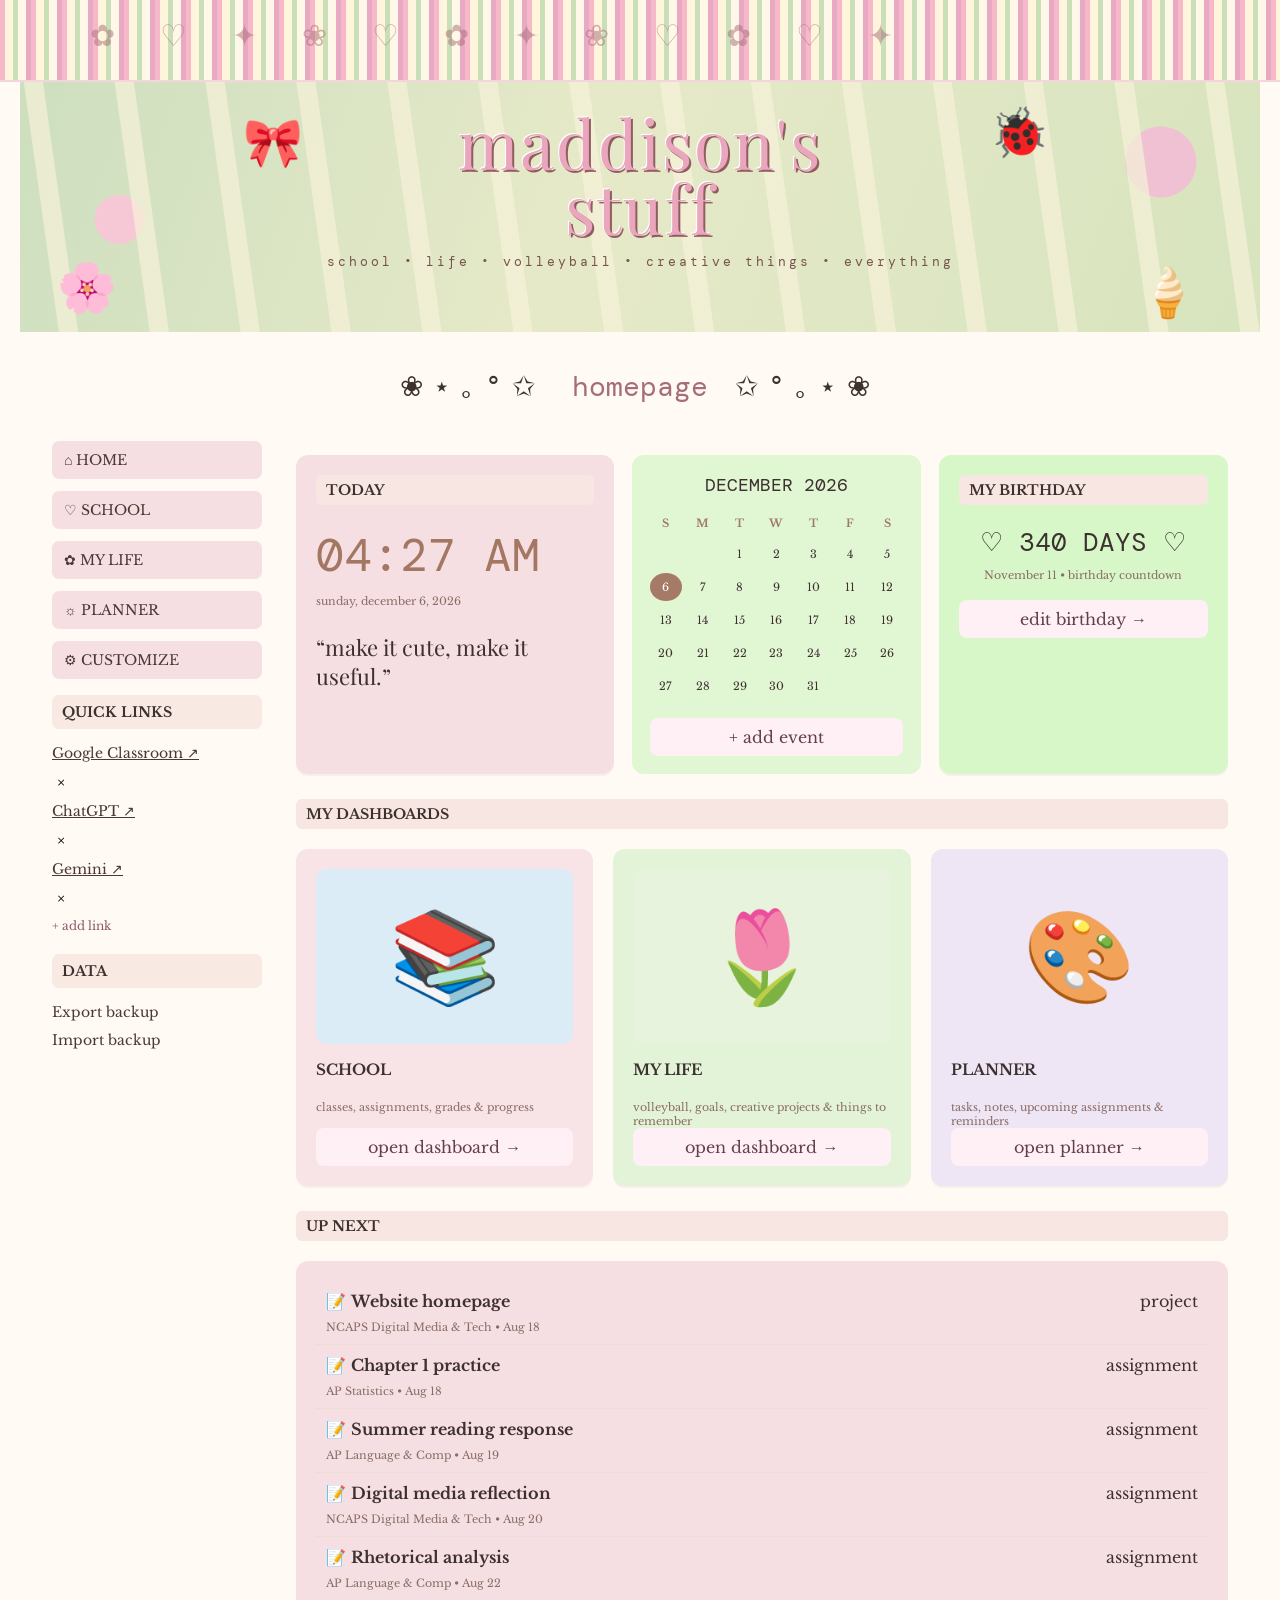
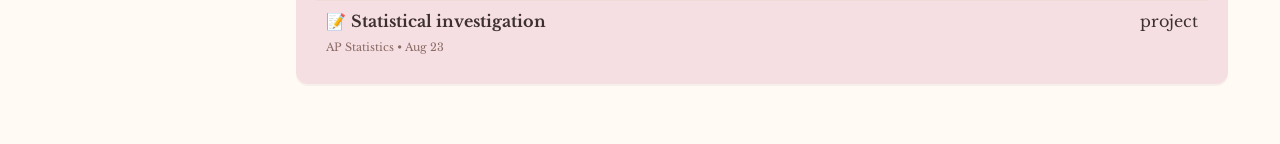
==== index.html @ 71f2aa08 "Add files via upload" ====
<!DOCTYPE html>
<html lang="en">
<head>
  <meta charset="UTF-8">
  <meta name="viewport" content="width=device-width, initial-scale=1.0">
  <meta name="theme-color" content="#f6dfe3">
  <title>maddison's stuff ♡</title>
  <link rel="preconnect" href="https://fonts.googleapis.com">
  <link rel="preconnect" href="https://fonts.gstatic.com" crossorigin>
  <link href="https://fonts.googleapis.com/css2?family=DM+Mono:wght@400;500&family=Libre+Baskerville:wght@400;700&family=Playfair+Display:wght@400;600;700&display=swap" rel="stylesheet">
  <link rel="stylesheet" href="style.css">
</head>
<body>
  <div class="top-strip"></div>
  <div class="shell">
    <header class="header">
      <div class="stickers s1">🌸</div><div class="stickers s2">🍦</div>
      <div class="stickers s3">🎀</div><div class="stickers s4">🐞</div>
      <div class="header-title" id="siteTitle">maddison's<br>stuff</div>
      <div class="header-sub" id="siteSubtitle">school • life • volleyball • creative things • everything</div>
    </header>

    <div class="page-title" id="pageTitle">❀⋆｡°✩ <span>homepage</span> ✩°｡⋆❀</div>

    <main>
      <section id="home" class="page">
        <div class="layout">
          <aside class="sidebar">
            <button class="side-btn" onclick="showPage('home')">⌂ HOME</button>
            <button class="side-btn" onclick="showPage('school')">♡ SCHOOL</button>
            <button class="side-btn" onclick="showPage('life')">✿ MY LIFE</button>
            <button class="side-btn" onclick="showPage('planner')">☼ PLANNER</button>
            <button class="side-btn" onclick="openSettings()">⚙ CUSTOMIZE</button>

            <div class="side-heading">QUICK LINKS</div>
            <div id="quickLinks"></div>
            <button class="tiny-add" onclick="openLinkModal()">+ add link</button>

            <div class="side-heading">DATA</div>
            <button class="side-link plain" onclick="exportData()">Export backup</button>
            <label class="side-link plain file-label">Import backup
              <input id="importFile" type="file" accept=".json" hidden>
            </label>
          </aside>

          <div class="content">
            <div class="quick-grid">
              <div class="card">
                <div class="section-label">TODAY</div>
                <div class="big-number" id="clock">12:00 AM</div>
                <div class="note" id="dateText"></div>
                <div class="quote today-quote" id="dailyQuote">“make it cute, make it useful.”</div>
              </div>

              <div class="home-calendar">
                <div class="month" id="calendarMonth">AUGUST 2026</div>
                <div class="cal" id="calendar"></div>
                <button class="btn full-btn" onclick="openEventModal()">+ add event</button>
              </div>

              <div class="card birthday-card">
                <div class="section-label">MY BIRTHDAY</div>
                <div class="birthday-count">♡ <span id="birthdayDays">0</span> DAYS ♡</div>
                <div class="note center" id="birthdayText"></div>
                <button class="btn full-btn" onclick="openSettings()">edit birthday →</button>
              </div>
            </div>

            <div class="section-label dashboard-label">MY DASHBOARDS</div>
            <div class="grid" id="dashboardCards"></div>

            <div class="section-label dashboard-label">UP NEXT</div>
            <div class="card" id="upNext"></div>
          </div>
        </div>
      </section>

      <section id="school" class="page hidden">
        <button class="btn back" onclick="showPage('home')">← back home</button>
        <div class="dashboard-top">
          <div class="overall">
            <div class="section-label">SCHOOL • OVERALL PROGRESS</div>
            <div class="overall-title">you've got this ♡</div>
            <div class="progress-large"><i id="overallBar"></i></div>
            <div class="progress-info"><span id="overallText"></span><b id="overallPct"></b></div>
          </div>
          <div class="stat-box">
            <div class="section-label">CLASSES</div>
            <div class="big" id="classCount">0</div>
            <div class="note">customize everything below</div>
          </div>
        </div>
        <div class="toolbar">
          <button class="btn" onclick="openClassModal()">+ new class</button>
          <button class="btn" onclick="openClassModal(currentClass)">edit selected class</button>
          <button class="btn danger-soft" onclick="deleteCurrentClass()">delete selected class</button>
        </div>
        <div class="grid" id="classGrid"></div>
      </section>

      <section id="classPage" class="page hidden">
        <button class="btn back" onclick="showPage('school')">← back to school</button>
        <div class="class-page-head">
          <div>
            <h2 id="classTitle"></h2>
            <div class="note" id="classDescription"></div>
          </div>
          <div class="class-progress">
            <div class="note">CLASS PROGRESS</div>
            <div class="progress-large small-progress"><i id="classBar"></i></div>
            <div class="class-percent" id="classPct"></div>
          </div>
        </div>
        <div class="toolbar">
          <button class="btn" onclick="openAssignmentModal()">+ add assignment</button>
          <button class="btn" onclick="openClassModal(currentClass)">✎ edit class</button>
        </div>
        <div class="assignment-filters">
          <button class="filter active" data-filter="all" onclick="setAssignmentFilter('all', this)">all</button>
          <button class="filter" data-filter="open" onclick="setAssignmentFilter('open', this)">not done</button>
          <button class="filter" data-filter="done" onclick="setAssignmentFilter('done', this)">done</button>
        </div>
        <div id="assignmentList"></div>
      </section>

      <section id="life" class="page hidden">
        <button class="btn back" onclick="showPage('home')">← back home</button>
        <div class="section-label">MY LIFE ✿</div>
        <div class="quick-grid">
          <div class="card volleyball-card">
            <div class="section-label">VOLLEYBALL</div>
            <div class="quote">practice • tournaments • recruiting • goals</div>
            <textarea class="life-text" data-life="volleyball"></textarea>
          </div>
          <div class="card creative-life-card">
            <div class="section-label">CREATIVE PROJECTS</div>
            <div class="quote">ideas → sketches → finished things</div>
            <textarea class="life-text" data-life="creative"></textarea>
          </div>
          <div class="card goals-card">
            <div class="section-label">GOALS</div>
            <div id="goalList"></div>
            <button class="tiny-add" onclick="openGoalModal()">+ add goal</button>
          </div>
        </div>
        <div class="section-label life-memory-label">THINGS I WANT TO REMEMBER</div>
        <div class="card memories">
          <textarea class="life-text" data-life="memories"></textarea>
        </div>
        <div class="section-label life-memory-label">EVENTS & REMINDERS</div>
        <div class="card" id="eventList"></div>
      </section>

      <section id="planner" class="page hidden">
        <button class="btn back" onclick="showPage('home')">← back home</button>
        <div class="section-label">PLANNER ☼</div>
        <div class="planner-grid">
          <div class="card">
            <div class="section-label">QUICK NOTE</div>
            <textarea id="quickNote" class="life-text" placeholder="brain dump..."></textarea>
            <button class="btn full-btn" onclick="saveQuickNote()">save note</button>
          </div>
          <div class="card">
            <div class="section-label">TODAY'S CHECKLIST</div>
            <div id="plannerTodos"></div>
            <button class="tiny-add" onclick="openTodoModal()">+ add task</button>
          </div>
        </div>
        <div class="section-label dashboard-label">ALL UPCOMING ASSIGNMENTS</div>
        <div class="card" id="plannerAssignments"></div>
      </section>
    </main>
  </div>

  <div id="modalBackdrop" class="modal-backdrop hidden" onclick="closeModal(event)">
    <div class="modal" onclick="event.stopPropagation()">
      <button class="modal-close" onclick="closeModal()">×</button>
      <div id="modalContent"></div>
    </div>
  </div>

  <script src="script.js"></script>
</body>
</html>
---- style.css ----
:root{
  --pink:#f6dfe3;--pink2:#f3c5d6;--hotpink:#e66da9;--green:#d7f7c8;
  --sage:#a8cda0;--blue:#dcecf7;--cream:#fffaf4;--brown:#735548;
  --ink:#3d3130;--lav:#eee5f5;--yellow:#f8efc9;--white:#fff;
  --accent:#d98bab;--shadow:rgba(80,50,50,.10)
}
*{box-sizing:border-box}
body{margin:0;background:var(--cream);font-family:"Libre Baskerville",serif;color:var(--ink)}
button,input,select,textarea{font:inherit}button{cursor:pointer}
.top-strip{height:82px;background:repeating-linear-gradient(90deg,#f7b9ca 0 5px,#fff4dc 5px 13px,#c9dfb7 13px 18px,#fff7e7 18px 26px,#e8a9c2 26px 31px);border-bottom:2px solid #f2d6dc;position:relative;overflow:hidden}
.top-strip:after{content:"✿  ♡  ✦  ❀  ♡  ✿  ✦  ❀  ♡  ✿  ♡  ✦";position:absolute;left:7%;top:17px;font-size:30px;color:#a66d78;letter-spacing:18px;opacity:.5}
.shell{max-width:1240px;margin:auto;padding:0 32px 60px}
.header{margin:0 -32px;padding:0 32px 24px;min-height:250px;position:relative;overflow:hidden;background:radial-gradient(circle at 8% 55%,#f6c8d5 0 24px,transparent 25px),radial-gradient(circle at 92% 32%,#efc1d2 0 35px,transparent 36px),linear-gradient(110deg,#cddfbf,#e6e9c8 45%,#d7e4be)}
.header:before{content:"";position:absolute;inset:0;opacity:.7;background:repeating-linear-gradient(82deg,transparent 0 38px,#f6f1d9 39px 57px,transparent 58px 90px)}
.header-title{position:relative;text-align:center;padding-top:28px;font-family:"Playfair Display",serif;font-size:68px;line-height:.95;color:#e9a6bc;text-shadow:2px 2px 0 #8f5d61,-1px -1px 0 #fff;letter-spacing:2px}
.header-sub{position:relative;text-align:center;margin-top:14px;font-family:"DM Mono",monospace;font-size:13px;letter-spacing:3px;color:#76534c}
.stickers{position:absolute;font-size:48px;z-index:2}.s1{left:3%;bottom:15px}.s2{right:5%;bottom:10px}.s3{left:18%;top:30px}.s4{right:17%;top:20px}
.page-title{text-align:center;font-family:"DM Mono",monospace;letter-spacing:10px;font-size:28px;margin:36px 0 28px}.page-title span{letter-spacing:0;color:#a66d78}
.layout{display:grid;grid-template-columns:210px 1fr;gap:34px}.sidebar{padding-top:8px}
.side-btn,.side-link{display:block;width:100%;border:0;text-align:left;background:var(--pink);padding:10px 12px;margin-bottom:12px;border-radius:7px;color:#4b3733;text-decoration:none;font-size:14px}
.side-btn:hover,.side-link:hover{background:#f1c5d7}.side-heading{font-weight:bold;font-size:14px;background:#f8e9e2;border-radius:7px;padding:8px 10px;margin:16px 0 10px}
.side-link{background:transparent;text-decoration:underline;padding:5px 0;margin:0}.side-link.plain{text-decoration:none;cursor:pointer}.tiny-add{border:0;background:transparent;color:#8d596b;font-size:12px;padding:5px 0}.file-label{cursor:pointer}
.card{border-radius:12px;padding:20px;background:var(--pink);box-shadow:0 2px 0 rgba(100,60,50,.05)}
.section-label{background:#f8e6e2;border-radius:6px;padding:6px 10px;font-weight:bold;font-size:14px;margin-bottom:20px}
.grid{display:grid;grid-template-columns:repeat(3,1fr);gap:20px}.class-card{min-height:280px;display:flex;flex-direction:column;transition:.18s transform,.18s box-shadow}.class-card:hover{transform:translateY(-4px);box-shadow:0 8px 18px var(--shadow)}
.class-art{height:175px;border-radius:11px;display:flex;align-items:center;justify-content:center;font-size:90px;background:var(--blue);margin-bottom:16px}.class-name{font-weight:bold;font-size:15px;margin-bottom:12px}
.mini-progress{height:9px;background:#fff;border-radius:99px;overflow:hidden}.mini-progress>i{display:block;height:100%;background:var(--accent);border-radius:99px;transition:.3s}
.meta{display:flex;justify-content:space-between;font-size:11px;margin-top:7px;color:#765f57}.btn{border:0;background:#fff0f5;border-radius:8px;padding:9px 12px;color:#633e4c}.btn:hover{background:#f7d4e2}.danger-soft{background:#f7d6d6}
.quick-grid{display:grid;grid-template-columns:1.1fr 1fr 1fr;gap:18px;margin-top:22px}.big-number{font-family:"DM Mono";font-size:46px;color:#a47762}.quote{font-family:"Playfair Display";font-size:22px;line-height:1.3}.today-quote{margin-top:25px}
.home-calendar{background:#e1f6d3;padding:18px;border-radius:12px}.month{font-family:"DM Mono";text-align:center;font-size:18px;margin-bottom:14px}.cal{display:grid;grid-template-columns:repeat(7,1fr);gap:5px;text-align:center;font-size:11px}.cal b{padding:5px;color:#9d796c}.cal span{padding:7px 2px}.today{background:#a57a66;color:white;border-radius:50%}
.birthday-card{background:var(--green)}.birthday-count{text-align:center;font-family:"DM Mono";font-size:26px;margin-top:20px}.center{text-align:center}.full-btn{margin-top:18px;width:100%}
.dashboard-label{margin-top:25px}.school-card{background:#f8e4e7;cursor:pointer}.life-card{background:#e2f3d8;cursor:pointer}.life-card .class-art{background:#e8f3de}.creative-card{background:#eee5f5;cursor:pointer}.creative-card .class-art{background:#eee5f5}.card-button{margin-top:auto}
.dashboard-top{display:grid;grid-template-columns:1fr 280px;gap:20px;margin-bottom:22px}.overall{background:var(--green);padding:24px;border-radius:12px}.overall-title{font-family:"Playfair Display";font-size:30px}.progress-large{height:18px;background:#fff;border-radius:99px;overflow:hidden;margin:15px 0 7px}.progress-large i{display:block;height:100%;width:0;background:#7fb86d;border-radius:99px;transition:.3s}.progress-info{display:flex;justify-content:space-between;font-size:12px}
.stat-box{background:var(--lav);padding:20px;border-radius:12px;text-align:center}.stat-box .big{font-size:42px;font-family:"DM Mono"}.toolbar{display:flex;gap:8px;flex-wrap:wrap;margin:15px 0}.school-tip{margin-top:20px}
.class-page-head{display:flex;justify-content:space-between;align-items:flex-start;gap:15px;background:var(--pink);padding:22px;border-radius:12px;margin-bottom:20px}.class-page-head h2{margin:0;font-family:"Playfair Display";font-size:30px}.class-progress{min-width:180px}.small-progress{height:13px}.class-percent{font-size:11px;text-align:right}
.assignment{display:grid;grid-template-columns:32px 1fr auto;gap:13px;align-items:center;background:#fff8f5;border:1px solid #f0deda;border-radius:10px;padding:14px;margin-bottom:10px}.assignment.done{opacity:.55}.assignment.done .assignment-title{text-decoration:line-through}.check{width:21px;height:21px}.assignment-title{font-weight:bold;font-size:14px}.due{font-size:11px;color:#947267;margin-top:5px}.tag{font-size:10px;padding:5px 8px;border-radius:99px;background:#dcecf7}.tag.up{background:#d7f7c8}.tag.late{background:#f4c4cf}
.assignment-actions{display:flex;gap:5px}.icon-btn{border:0;background:transparent;padding:5px;border-radius:6px}.icon-btn:hover{background:#f3dfe3}
.add-box{display:grid;grid-template-columns:1fr 140px 120px auto;gap:8px;background:#f8eee9;padding:13px;border-radius:10px;margin-bottom:15px}
input,select,textarea{border:1px solid #e6d1cc;border-radius:7px;padding:9px;background:#fff;font-family:inherit;color:var(--ink)}textarea{width:100%;min-height:130px;resize:vertical}.hidden{display:none!important}.back{margin-bottom:18px}.note{font-size:11px;color:#8a6c64;margin-top:9px}
.volleyball-card{background:var(--green)}.creative-life-card{background:var(--pink)}.goals-card{background:var(--lav)}.life-memory-label{margin-top:24px}.memories{background:#fff8ed;line-height:1.8}.life-text{margin-top:15px;min-height:130px;background:rgba(255,255,255,.72)}
.todo-row{display:flex;gap:9px;margin:9px 0;align-items:center}.todo-row input{accent-color:var(--accent)}.todo-row span{font-size:13px}.todo-done{text-decoration:line-through;opacity:.55}
.planner-grid{display:grid;grid-template-columns:1fr 1fr;gap:20px}.planner-item{display:flex;gap:10px;align-items:center;padding:10px 0;border-bottom:1px solid #efdcd6}.planner-item:last-child{border-bottom:0}.assignment-summary{display:grid;grid-template-columns:1fr auto;gap:10px;padding:10px;border-bottom:1px solid #efdcd6}.assignment-summary:last-child{border-bottom:0}
.assignment-filters{display:flex;gap:6px;margin-bottom:14px}.filter{border:0;border-radius:99px;background:#f3e6e2;padding:7px 12px;color:#76534c}.filter.active{background:#e7b4c6}
.empty{padding:22px;text-align:center;color:#8a6c64}.event-row{display:flex;justify-content:space-between;gap:10px;padding:10px 0;border-bottom:1px solid #efdcd6}.event-row:last-child{border-bottom:0}
.modal-backdrop{position:fixed;inset:0;background:rgba(61,49,48,.35);display:flex;align-items:center;justify-content:center;padding:20px;z-index:100}.modal{position:relative;width:min(620px,100%);max-height:90vh;overflow:auto;background:#fffaf4;border-radius:16px;padding:26px;box-shadow:0 20px 60px rgba(60,40,40,.2)}.modal-close{position:absolute;right:12px;top:10px;border:0;background:transparent;font-size:28px;color:#76534c}.modal h2{font-family:"Playfair Display";margin-top:0}.form-grid{display:grid;grid-template-columns:1fr 1fr;gap:12px}.form-field{display:flex;flex-direction:column;gap:5px}.form-field.full{grid-column:1/-1}.form-field label{font-size:11px;color:#76534c}.modal-actions{display:flex;justify-content:flex-end;gap:8px;margin-top:18px}.color-row{display:flex;gap:8px;flex-wrap:wrap}.swatch{width:36px;height:36px;border-radius:50%;border:2px solid transparent}.swatch.selected{border-color:#735548;box-shadow:0 0 0 2px #fff inset}.settings-section{padding:14px 0;border-bottom:1px solid #ead9d4}.settings-section:last-child{border-bottom:0}
@media(max-width:900px){.layout{grid-template-columns:1fr}.sidebar{order:2}.grid{grid-template-columns:1fr}.quick-grid,.dashboard-top,.planner-grid{grid-template-columns:1fr}.header-title{font-size:48px}.add-box,.form-grid{grid-template-columns:1fr}.shell{padding:0 18px}.header{margin:0 -18px;padding:0 18px}.assignment{grid-template-columns:30px 1fr}.assignment .tag{display:none}.class-page-head{flex-direction:column}.class-progress{width:100%}.page-title{letter-spacing:4px;font-size:21px}}
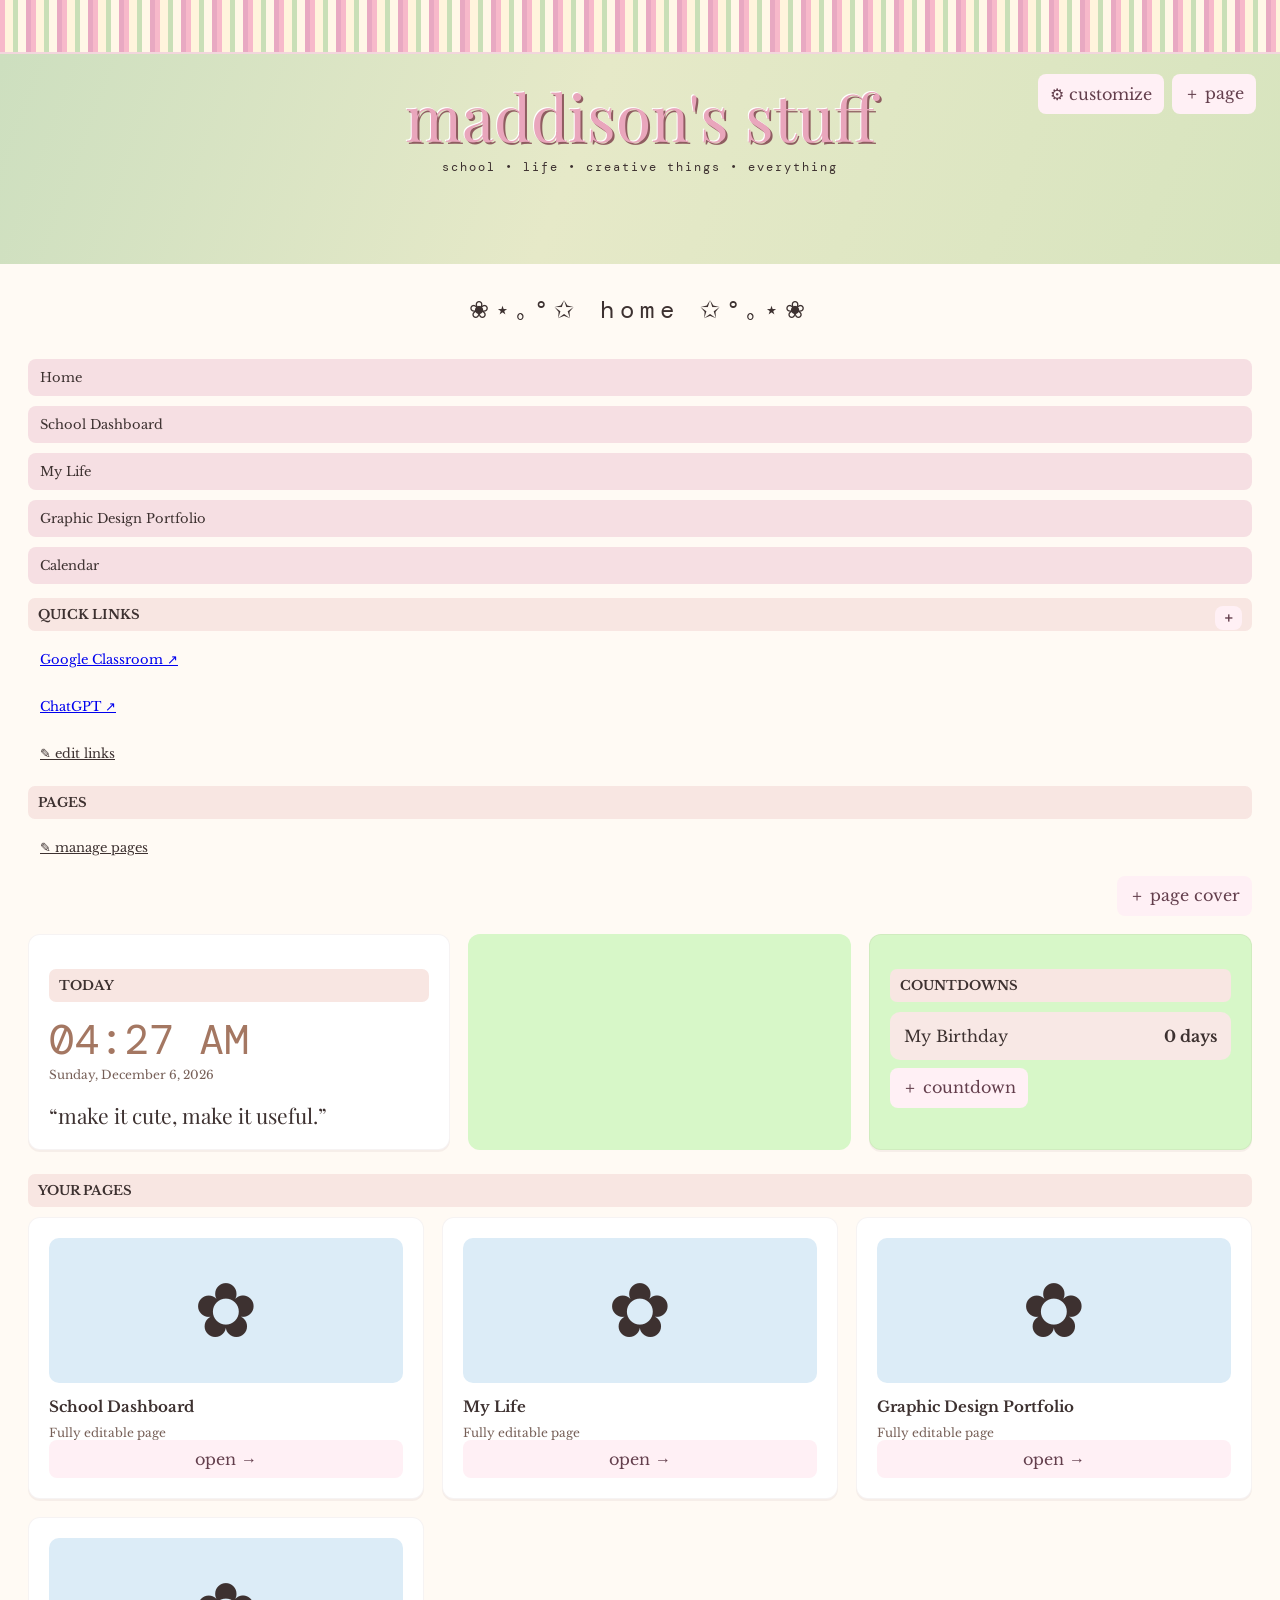
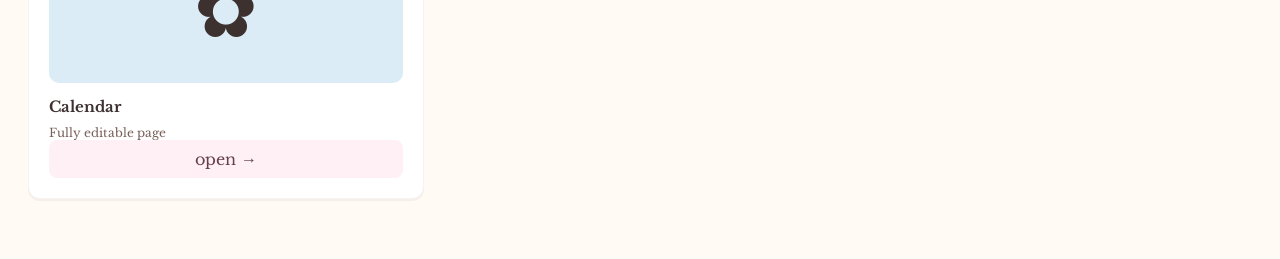
==== commit 9139b858: "Update index.html" ====
--- a/index.html
+++ b/index.html
@@ -1,184 +1,173 @@
 <!DOCTYPE html>
 <html lang="en">
 <head>
-  <meta charset="UTF-8">
-  <meta name="viewport" content="width=device-width, initial-scale=1.0">
-  <meta name="theme-color" content="#f6dfe3">
-  <title>maddison's stuff ♡</title>
-  <link rel="preconnect" href="https://fonts.googleapis.com">
-  <link rel="preconnect" href="https://fonts.gstatic.com" crossorigin>
-  <link href="https://fonts.googleapis.com/css2?family=DM+Mono:wght@400;500&family=Libre+Baskerville:wght@400;700&family=Playfair+Display:wght@400;600;700&display=swap" rel="stylesheet">
-  <link rel="stylesheet" href="style.css">
+<meta charset="UTF-8">
+<meta name="viewport" content="width=device-width,initial-scale=1.0">
+<title>Maddison's Stuff — Custom Dashboard</title>
+<style>
+@import url('https://fonts.googleapis.com/css2?family=DM+Mono:wght@400;500&family=Libre+Baskerville:wght@400;700&family=Playfair+Display:wght@400;600;700&display=swap');
+:root{--bg:#fffaf4;--ink:#3d3130;--primary:#f6dfe3;--secondary:#d7f7c8;--accent:#e66da9;--card:#fff;--muted:#765f57;--radius:12px;--base:16px}
+*{box-sizing:border-box}body{margin:0;background:var(--bg);font-family:'Libre Baskerville',serif;color:var(--ink);font-size:var(--base)}
+button,input,select,textarea{font:inherit;color:inherit}button{cursor:pointer}
+.top-strip{height:54px;background:repeating-linear-gradient(90deg,#f7b9ca 0 5px,#fff4dc 5px 13px,#c9dfb7 13px 18px,#fff7e7 18px 26px,#e8a9c2 26px 31px);border-bottom:2px solid #f2d6dc}
+.shell{max-width:1400px;margin:auto;padding:0 28px 60px}.header{margin:0 -28px;padding:20px 28px 28px;min-height:210px;position:relative;overflow:hidden;background:linear-gradient(110deg,#cddfbf,#e6e9c8 45%,#d7e4be)}
+.header-title{position:relative;text-align:center;padding-top:12px;font-family:'Playfair Display';font-size:64px;line-height:.95;color:#e9a6bc;text-shadow:2px 2px 0 #8f5d61,-1px -1px 0 #fff}.header-sub{text-align:center;margin-top:12px;font-family:'DM Mono';font-size:12px;letter-spacing:2px}
+.header-actions{position:absolute;right:24px;top:20px;display:flex;gap:8px;flex-wrap:wrap}.page-title{text-align:center;font-family:'DM Mono';letter-spacing:6px;font-size:24px;margin:30px 0}
+.layout{display:grid;grid-template-columns:220px 1fr;gap:26px}.sidebar{padding-top:4px}.side-btn,.side-link{display:block;width:100%;border:0;text-align:left;background:var(--primary);padding:10px 12px;margin-bottom:10px;border-radius:8px;text-decoration:none;font-size:13px}.side-link{background:transparent;text-decoration:underline}.side-heading,.section-label{font-weight:bold;font-size:13px;background:#f8e6e2;border-radius:7px;padding:8px 10px;margin:14px 0 10px}
+.card{border-radius:var(--radius);padding:20px;background:var(--card);box-shadow:0 2px 0 rgba(100,60,50,.06);border:1px solid rgba(100,60,50,.06)}.grid{display:grid;grid-template-columns:repeat(3,1fr);gap:18px}.quick-grid{display:grid;grid-template-columns:1.1fr 1fr 1fr;gap:18px}.big-number{font-family:'DM Mono';font-size:42px;color:#a47762}.quote{font-family:'Playfair Display';font-size:21px;line-height:1.3}.btn{border:0;background:#fff0f5;border-radius:8px;padding:9px 12px;color:#633e4c}.btn:hover{background:#f7d4e2}.primary{background:var(--accent);color:white}.danger{background:#f6c7c7}.muted{color:var(--muted);font-size:12px}.class-card{min-height:250px;display:flex;flex-direction:column}.class-art{height:145px;border-radius:10px;display:flex;align-items:center;justify-content:center;font-size:76px;background:#dcecf7;margin-bottom:14px}.class-name{font-weight:bold;font-size:15px;margin-bottom:9px}.mini-progress,.progress-large{height:9px;background:#fff;border-radius:99px;overflow:hidden}.mini-progress i,.progress-large i{display:block;height:100%;background:var(--accent);border-radius:99px}.meta{display:flex;justify-content:space-between;font-size:11px;margin-top:6px}.home-calendar{background:var(--secondary);padding:18px;border-radius:var(--radius)}.month{text-align:center;font-family:'DM Mono';margin-bottom:12px}.cal{display:grid;grid-template-columns:repeat(7,1fr);gap:4px;text-align:center;font-size:11px}.cal span,.cal b{padding:7px 2px}.today{background:#a57a66;color:#fff;border-radius:50%}
+.dashboard-top{display:grid;grid-template-columns:1fr;gap:18px}.overall{background:var(--secondary);padding:22px;border-radius:var(--radius)}.stat-box{background:#eee5f5;padding:18px;border-radius:var(--radius);text-align:center}
+.toolbar{display:flex;gap:8px;flex-wrap:wrap;margin:15px 0}.assignment{display:grid;grid-template-columns:28px 1fr auto auto;gap:10px;align-items:center;background:#fff8f5;border:1px solid #f0deda;border-radius:10px;padding:12px;margin-bottom:9px}.assignment.done{opacity:.55}.assignment.done .assignment-title{text-decoration:line-through}.assignment-title{font-weight:bold;font-size:13px}.tag{font-size:10px;padding:5px 8px;border-radius:99px;background:#dcecf7}.tag.high{background:#f4c4cf}.tag.medium{background:#f8efc9}.tag.low{background:#d7f7c8}
+.add-box{display:grid;grid-template-columns:1.4fr 1fr 150px 140px auto;gap:7px;background:#f8eee9;padding:12px;border-radius:10px;margin-bottom:14px}input,select,textarea{border:1px solid #e6d1cc;border-radius:7px;padding:9px;background:#fff;width:100%}textarea{min-height:110px;resize:vertical}.hidden{display:none!important}.class-page-head{display:flex;justify-content:space-between;gap:15px;background:var(--primary);padding:20px;border-radius:var(--radius);margin-bottom:16px}.event{padding:10px;border-radius:9px;background:#fff;border:1px solid #eadbd6;margin-bottom:8px}.event.school{border-left:5px solid #8dbbde}.event.life{border-left:5px solid #e68bb0}.event.other{border-left:5px solid #9ac38f}.countdown{padding:14px;border-radius:10px;background:#f8e8e5;margin-bottom:8px;display:flex;justify-content:space-between;gap:10px}.portfolio-grid{display:grid;grid-template-columns:repeat(3,1fr);gap:14px}.portfolio-item{min-height:160px;background:#eee5f5;border-radius:10px;padding:14px}.cover{height:130px;border-radius:10px;background-size:cover;background-position:center;display:flex;align-items:flex-end;padding:14px;color:#fff;text-shadow:0 1px 4px #000;background-color:#c9b9d8}.editor{position:fixed;inset:0;background:rgba(40,30,30,.45);display:none;z-index:50}.editor.open{display:block}.panel{position:absolute;right:0;top:0;height:100%;width:min(430px,95vw);background:#fffaf8;padding:20px;overflow:auto;box-shadow:-10px 0 30px rgba(0,0,0,.15)}.panel h2{margin-top:0}.setting{margin:12px 0}.setting label{display:block;font-size:12px;margin-bottom:5px}.swatches{display:flex;gap:8px}.swatches input{height:40px;padding:2px}.toast{position:fixed;bottom:18px;right:18px;background:#3d3130;color:#fff;padding:10px 14px;border-radius:8px;display:none;z-index:80}
+@media(max-width:950px){.layout{grid-template-columns:1fr}.grid,.portfolio-grid{grid-template-columns:1fr}.quick-grid{grid-template-columns:1fr}.header-title{font-size:46px}.header-actions{position:static;justify-content:center;margin-top:15px}.add-box{grid-template-columns:1fr 1fr}.shell{padding:0 16px 50px}.header{margin:0 -16px;padding:20px 16px 24px}.assignment{grid-template-columns:28px 1fr}.assignment .tag{display:none}}
+</style>
 </head>
 <body>
-  <div class="top-strip"></div>
-  <div class="shell">
-    <header class="header">
-      <div class="stickers s1">🌸</div><div class="stickers s2">🍦</div>
-      <div class="stickers s3">🎀</div><div class="stickers s4">🐞</div>
-      <div class="header-title" id="siteTitle">maddison's<br>stuff</div>
-      <div class="header-sub" id="siteSubtitle">school • life • volleyball • creative things • everything</div>
-    </header>
+<div class="top-strip"></div>
+<div class="shell">
+<header class="header">
+  <div class="header-actions"><button class="btn" onclick="openEditor()">⚙ customize</button><button class="btn" onclick="addPage()">＋ page</button></div>
+  <div class="header-title" id="siteTitle">maddison's<br>stuff</div>
+  <div class="header-sub" id="siteSubtitle">school • life • creative things • everything</div>
+</header>
+<div class="page-title" id="title">❀⋆｡°✩ homepage ✩°｡⋆❀</div>
 
-    <div class="page-title" id="pageTitle">❀⋆｡°✩ <span>homepage</span> ✩°｡⋆❀</div>
+<div id="app"></div>
+</div>
 
-    <main>
-      <section id="home" class="page">
-        <div class="layout">
-          <aside class="sidebar">
-            <button class="side-btn" onclick="showPage('home')">⌂ HOME</button>
-            <button class="side-btn" onclick="showPage('school')">♡ SCHOOL</button>
-            <button class="side-btn" onclick="showPage('life')">✿ MY LIFE</button>
-            <button class="side-btn" onclick="showPage('planner')">☼ PLANNER</button>
-            <button class="side-btn" onclick="openSettings()">⚙ CUSTOMIZE</button>
+<div id="editor" class="editor" onclick="if(event.target.id==='editor')closeEditor()">
+<div class="panel">
+<h2>✿ customize everything</h2>
+<p class="muted">Changes save automatically in this browser. This is designed to work as a single GitHub Pages HTML file.</p>
+<div class="setting"><label>Site title</label><input id="setTitle" oninput="settings.siteTitle=this.value;applySettings()"></div>
+<div class="setting"><label>Subtitle</label><input id="setSubtitle" oninput="settings.subtitle=this.value;applySettings()"></div>
+<div class="setting"><label>Font</label><select id="setFont" onchange="settings.font=this.value;applySettings()"><option value="'Libre Baskerville',serif">Libre Baskerville</option><option value="Arial,sans-serif">Arial</option><option value="Georgia,serif">Georgia</option><option value="'DM Mono',monospace">DM Mono</option><option value="'Playfair Display',serif">Playfair Display</option></select></div>
+<div class="setting"><label>Base text size</label><input id="setSize" type="range" min="12" max="24" oninput="settings.size=this.value;applySettings()"></div>
+<div class="setting"><label>Background</label><input id="setBg" type="color" oninput="settings.bg=this.value;applySettings()"></div>
+<div class="setting"><label>Primary color</label><input id="setPrimary" type="color" oninput="settings.primary=this.value;applySettings()"></div>
+<div class="setting"><label>Accent color</label><input id="setAccent" type="color" oninput="settings.accent=this.value;applySettings()"></div>
+<div class="setting"><label>Card color</label><input id="setCard" type="color" oninput="settings.card=this.value;applySettings()"></div>
+<div class="setting"><label>Corner roundness</label><input id="setRadius" type="range" min="0" max="30" oninput="settings.radius=this.value+'px';applySettings()"></div>
+<hr>
+<h3>Backup</h3>
+<button class="btn" onclick="exportData()">⬇ export backup</button>
+<button class="btn" onclick="document.getElementById('importFile').click()">⬆ import backup</button>
+<input id="importFile" class="hidden" type="file" accept=".json" onchange="importData(event)">
+<hr>
+<button class="btn danger" onclick="resetAll()">reset this dashboard</button>
+<button class="btn" onclick="closeEditor()">done</button>
+</div></div>
+<div id="toast" class="toast"></div>
 
-            <div class="side-heading">QUICK LINKS</div>
-            <div id="quickLinks"></div>
-            <button class="tiny-add" onclick="openLinkModal()">+ add link</button>
+<script>
+const defaultState={
+settings:{siteTitle:"maddison's stuff",subtitle:"school • life • creative things • everything",font:"'Libre Baskerville',serif",size:16,bg:"#fffaf4",primary:"#f6dfe3",accent:"#e66da9",card:"#ffffff",radius:"12px"},
+pages:[
+{id:"home",name:"Home",type:"home",cover:"",blocks:[]},
+{id:"school",name:"School Dashboard",type:"school",cover:"",blocks:[]},
+{id:"life",name:"My Life",type:"life",cover:"",blocks:[]},
+{id:"portfolio",name:"Graphic Design Portfolio",type:"portfolio",cover:"",blocks:[]},
+{id:"calendar",name:"Calendar",type:"calendar",cover:"",blocks:[]}
+],
+classes:[
+{id:crypto.randomUUID(),name:"NCAPS Digital Media & Tech",art:"💻",color:"#dcecf7",desc:"digital media, technology & creative projects",website:"",notes:"",exam:"",assignments:[
+{title:"Website homepage",due:"Aug 18",priority:"High",status:"In progress"},
+{title:"Digital media reflection",due:"Aug 20",priority:"Medium",status:"Not started"},
+{title:"Tech vocabulary",due:"Aug 21",priority:"Low",status:"Complete"},
+{title:"Design project",due:"Aug 25",priority:"High",status:"Not started"}]},
+{id:crypto.randomUUID(),name:"AP Language & Comp",art:"📖",color:"#f8e8e5",desc:"reading, writing, rhetoric & analysis",website:"",notes:"",exam:"",assignments:[
+{title:"Summer reading response",due:"Aug 19",priority:"Medium",status:"Not started"},
+{title:"Rhetorical analysis",due:"Aug 22",priority:"High",status:"Not started"},
+{title:"Vocabulary quiz",due:"Aug 26",priority:"Medium",status:"Not started"},
+{title:"Argument essay",due:"Aug 28",priority:"High",status:"Complete"}]},
+{id:crypto.randomUUID(),name:"AP Statistics",art:"📄",color:"#e6eff7",desc:"probability, statistics & analysis",website:"",notes:"",exam:"",assignments:[
+{title:"Chapter 1 practice",due:"Aug 18",priority:"Medium",status:"Not started"},
+{title:"Statistical investigation",due:"Aug 23",priority:"High",status:"Not started"},
+{title:"Chapter 1 quiz",due:"Aug 27",priority:"Medium",status:"Not started"},
+{title:"Data analysis worksheet",due:"Aug 29",priority:"Low",status:"Not started"}]}],
+events:[],
+countdowns:[{name:"My Birthday",date:"2026-11-11"}],
+quickLinks:[
+{name:"Google Classroom",url:"https://classroom.google.com"},
+{name:"ChatGPT",url:"https://chatgpt.com"}
+],
+portfolio:[
+{name:"Portfolio Piece 1",description:"Add a project description and image.",image:""},
+{name:"Portfolio Piece 2",description:"Add another college portfolio project.",image:""},
+{name:"Portfolio Piece 3",description:"Showcase your favorite design work.",image:""}]
+};
+let state=JSON.parse(localStorage.getItem("maddisonNotionDashboard")||"null")||defaultState;
+let currentPage="home",currentClass=null;
 
-            <div class="side-heading">DATA</div>
-            <button class="side-link plain" onclick="exportData()">Export backup</button>
-            <label class="side-link plain file-label">Import backup
-              <input id="importFile" type="file" accept=".json" hidden>
-            </label>
-          </aside>
-
-          <div class="content">
-            <div class="quick-grid">
-              <div class="card">
-                <div class="section-label">TODAY</div>
-                <div class="big-number" id="clock">12:00 AM</div>
-                <div class="note" id="dateText"></div>
-                <div class="quote today-quote" id="dailyQuote">“make it cute, make it useful.”</div>
-              </div>
-
-              <div class="home-calendar">
-                <div class="month" id="calendarMonth">AUGUST 2026</div>
-                <div class="cal" id="calendar"></div>
-                <button class="btn full-btn" onclick="openEventModal()">+ add event</button>
-              </div>
-
-              <div class="card birthday-card">
-                <div class="section-label">MY BIRTHDAY</div>
-                <div class="birthday-count">♡ <span id="birthdayDays">0</span> DAYS ♡</div>
-                <div class="note center" id="birthdayText"></div>
-                <button class="btn full-btn" onclick="openSettings()">edit birthday →</button>
-              </div>
-            </div>
-
-            <div class="section-label dashboard-label">MY DASHBOARDS</div>
-            <div class="grid" id="dashboardCards"></div>
-
-            <div class="section-label dashboard-label">UP NEXT</div>
-            <div class="card" id="upNext"></div>
-          </div>
-        </div>
-      </section>
-
-      <section id="school" class="page hidden">
-        <button class="btn back" onclick="showPage('home')">← back home</button>
-        <div class="dashboard-top">
-          <div class="overall">
-            <div class="section-label">SCHOOL • OVERALL PROGRESS</div>
-            <div class="overall-title">you've got this ♡</div>
-            <div class="progress-large"><i id="overallBar"></i></div>
-            <div class="progress-info"><span id="overallText"></span><b id="overallPct"></b></div>
-          </div>
-          <div class="stat-box">
-            <div class="section-label">CLASSES</div>
-            <div class="big" id="classCount">0</div>
-            <div class="note">customize everything below</div>
-          </div>
-        </div>
-        <div class="toolbar">
-          <button class="btn" onclick="openClassModal()">+ new class</button>
-          <button class="btn" onclick="openClassModal(currentClass)">edit selected class</button>
-          <button class="btn danger-soft" onclick="deleteCurrentClass()">delete selected class</button>
-        </div>
-        <div class="grid" id="classGrid"></div>
-      </section>
-
-      <section id="classPage" class="page hidden">
-        <button class="btn back" onclick="showPage('school')">← back to school</button>
-        <div class="class-page-head">
-          <div>
-            <h2 id="classTitle"></h2>
-            <div class="note" id="classDescription"></div>
-          </div>
-          <div class="class-progress">
-            <div class="note">CLASS PROGRESS</div>
-            <div class="progress-large small-progress"><i id="classBar"></i></div>
-            <div class="class-percent" id="classPct"></div>
-          </div>
-        </div>
-        <div class="toolbar">
-          <button class="btn" onclick="openAssignmentModal()">+ add assignment</button>
-          <button class="btn" onclick="openClassModal(currentClass)">✎ edit class</button>
-        </div>
-        <div class="assignment-filters">
-          <button class="filter active" data-filter="all" onclick="setAssignmentFilter('all', this)">all</button>
-          <button class="filter" data-filter="open" onclick="setAssignmentFilter('open', this)">not done</button>
-          <button class="filter" data-filter="done" onclick="setAssignmentFilter('done', this)">done</button>
-        </div>
-        <div id="assignmentList"></div>
-      </section>
-
-      <section id="life" class="page hidden">
-        <button class="btn back" onclick="showPage('home')">← back home</button>
-        <div class="section-label">MY LIFE ✿</div>
-        <div class="quick-grid">
-          <div class="card volleyball-card">
-            <div class="section-label">VOLLEYBALL</div>
-            <div class="quote">practice • tournaments • recruiting • goals</div>
-            <textarea class="life-text" data-life="volleyball"></textarea>
-          </div>
-          <div class="card creative-life-card">
-            <div class="section-label">CREATIVE PROJECTS</div>
-            <div class="quote">ideas → sketches → finished things</div>
-            <textarea class="life-text" data-life="creative"></textarea>
-          </div>
-          <div class="card goals-card">
-            <div class="section-label">GOALS</div>
-            <div id="goalList"></div>
-            <button class="tiny-add" onclick="openGoalModal()">+ add goal</button>
-          </div>
-        </div>
-        <div class="section-label life-memory-label">THINGS I WANT TO REMEMBER</div>
-        <div class="card memories">
-          <textarea class="life-text" data-life="memories"></textarea>
-        </div>
-        <div class="section-label life-memory-label">EVENTS & REMINDERS</div>
-        <div class="card" id="eventList"></div>
-      </section>
-
-      <section id="planner" class="page hidden">
-        <button class="btn back" onclick="showPage('home')">← back home</button>
-        <div class="section-label">PLANNER ☼</div>
-        <div class="planner-grid">
-          <div class="card">
-            <div class="section-label">QUICK NOTE</div>
-            <textarea id="quickNote" class="life-text" placeholder="brain dump..."></textarea>
-            <button class="btn full-btn" onclick="saveQuickNote()">save note</button>
-          </div>
-          <div class="card">
-            <div class="section-label">TODAY'S CHECKLIST</div>
-            <div id="plannerTodos"></div>
-            <button class="tiny-add" onclick="openTodoModal()">+ add task</button>
-          </div>
-        </div>
-        <div class="section-label dashboard-label">ALL UPCOMING ASSIGNMENTS</div>
-        <div class="card" id="plannerAssignments"></div>
-      </section>
-    </main>
-  </div>
-
-  <div id="modalBackdrop" class="modal-backdrop hidden" onclick="closeModal(event)">
-    <div class="modal" onclick="event.stopPropagation()">
-      <button class="modal-close" onclick="closeModal()">×</button>
-      <div id="modalContent"></div>
-    </div>
-  </div>
-
-  <script src="script.js"></script>
+function save(){localStorage.setItem("maddisonNotionDashboard",JSON.stringify(state))}
+function esc(s=""){return String(s).replace(/[&<>"']/g,m=>({"&":"&amp;","<":"&lt;",">":"&gt;",'"':"&quot;","'":"&#039;"}[m]))}
+function applySettings(){
+ const s=state.settings; document.documentElement.style.setProperty("--bg",s.bg);document.documentElement.style.setProperty("--primary",s.primary);document.documentElement.style.setProperty("--accent",s.accent);document.documentElement.style.setProperty("--card",s.card);document.documentElement.style.setProperty("--radius",s.radius);document.documentElement.style.setProperty("--base",s.size+"px");
+ document.body.style.fontFamily=s.font;document.getElementById("siteTitle").innerHTML=esc(s.siteTitle).replace("\\n","<br>");document.getElementById("siteSubtitle").textContent=s.subtitle;save();
+}
+function initSettings(){
+ const s=state.settings;set("setTitle",s.siteTitle);set("setSubtitle",s.subtitle);set("setFont",s.font);set("setSize",s.size);set("setBg",s.bg);set("setPrimary",s.primary);set("setAccent",s.accent);set("setCard",s.card);set("setRadius",parseInt(s.radius));
+}
+function set(id,v){document.getElementById(id).value=v}
+function openEditor(){initSettings();document.getElementById("editor").classList.add("open")}
+function closeEditor(){document.getElementById("editor").classList.remove("open")}
+function toast(t){const x=document.getElementById("toast");x.textContent=t;x.style.display="block";setTimeout(()=>x.style.display="none",1800)}
+function pageNav(){return state.pages.map(p=>`<button class="side-btn" onclick="showPage('${p.id}')">${esc(p.name)}</button>`).join("")}
+function renderSidebar(){
+ return `<aside class="sidebar">${pageNav()}<div class="side-heading">QUICK LINKS <button class="btn" style="float:right;padding:3px 7px" onclick="addQuickLink()">＋</button></div>${state.quickLinks.map((l,i)=>`<a class="side-link" href="${esc(l.url)}" target="_blank">${esc(l.name)} ↗</a>`).join("")}<button class="side-link" onclick="editQuickLinks()">✎ edit links</button><div class="side-heading">PAGES</div><button class="side-link" onclick="managePages()">✎ manage pages</button></aside>`
+}
+function render(){
+ const p=state.pages.find(x=>x.id===currentPage)||state.pages[0];currentPage=p.id;
+ document.getElementById("title").innerHTML=`❀⋆｡°✩ <span>${esc(p.name.toLowerCase())}</span> ✩°｡⋆❀`;
+ document.getElementById("app").innerHTML=renderSidebar()+`<main>${renderPage(p)}</main>`;
+ if(p.type==="school")renderSchool();
+ if(p.type==="calendar")renderCalendar();
+}
+function renderPage(p){
+ let cover=p.cover?`<div class="cover" style="background-image:url('${esc(p.cover)}')"><button class="btn" onclick="editCover('${p.id}')">✎ cover</button></div>`:`<div style="display:flex;justify-content:flex-end"><button class="btn" onclick="editCover('${p.id}')">＋ page cover</button></div>`;
+ if(p.type==="home")return `<div>${cover}<div class="quick-grid" style="margin-top:18px"><div class="card"><div class="section-label">TODAY</div><div class="big-number" id="clock"></div><div class="muted" id="date"></div><div class="quote" style="margin-top:20px">“make it cute, make it useful.”</div></div><div class="home-calendar"><div class="month" id="miniMonth"></div><div class="cal" id="miniCal"></div></div><div class="card" style="background:var(--secondary)"><div class="section-label">COUNTDOWNS</div>${state.countdowns.map(c=>`<div class="countdown"><span>${esc(c.name)}</span><b>${daysUntil(c.date)} days</b></div>`).join("")}<button class="btn" onclick="addCountdown()">＋ countdown</button></div></div><div class="section-label" style="margin-top:24px">YOUR PAGES</div><div class="grid">${state.pages.filter(x=>x.id!=="home").map(p=>`<div class="class-card card"><div class="class-art">✿</div><div class="class-name">${esc(p.name)}</div><div class="muted">Fully editable page</div><button class="btn" style="margin-top:auto" onclick="showPage('${p.id}')">open →</button></div>`).join("")}</div></div>`;
+ if(p.type==="school")return `<div>${cover}<div class="dashboard-top"><div class="overall"><div class="section-label">SCHOOL DASHBOARD</div><div style="font-family:'Playfair Display';font-size:30px">you've got this ♡</div><div class="progress-large"><i id="overallBar"></i></div><div id="overallText"></div></div></div><div class="toolbar"><button class="btn primary" onclick="addClass()">＋ class</button><button class="btn" onclick="showPage('portfolio')">🎨 portfolio</button></div><div class="section-label">CLASSES</div><div class="grid" id="classGrid"></div></div>`;
+ if(p.type==="life")return `<div>${cover}<div class="quick-grid"><div class="card" style="background:var(--secondary)"><div class="section-label">LIFE</div><div class="quote">Your space for goals, plans, memories, hobbies, and anything else.</div><button class="btn" onclick="addLifeNote()">＋ add note</button></div><div class="card"><div class="section-label">COUNTDOWNS</div>${state.countdowns.map((c,i)=>`<div class="countdown"><span>${esc(c.name)}</span><b>${daysUntil(c.date)}d</b><button class="btn danger" onclick="deleteCountdown(${i})">×</button></div>`).join("")}<button class="btn" onclick="addCountdown()">＋ add</button></div><div class="card"><div class="section-label">QUICK EVENTS</div><button class="btn" onclick="addEvent()">＋ event</button><div style="margin-top:10px">${state.events.filter(e=>e.category==="life").slice(0,5).map(eventHTML).join("")}</div></div></div></div>`;
+ if(p.type==="portfolio")return `<div>${cover}<div class="toolbar"><button class="btn primary" onclick="addPortfolio()">＋ portfolio piece</button><button class="btn" onclick="editPageText('${p.id}')">✎ edit page text</button></div><div class="portfolio-grid">${state.portfolio.map((x,i)=>`<div class="portfolio-item">${x.image?`<div class="cover" style="height:100px;background-image:url('${esc(x.image)}')"></div>`:"🎨"}<b>${esc(x.name)}</b><p class="muted">${esc(x.description)}</p><button class="btn" onclick="editPortfolio(${i})">edit</button><button class="btn danger" onclick="deletePortfolio(${i})">delete</button></div>`).join("")}</div></div>`;
+ if(p.type==="calendar")return `<div>${cover}<div class="toolbar"><button class="btn primary" onclick="addEvent()">＋ event</button><button class="btn" onclick="addCountdown()">＋ countdown</button></div><div class="section-label">ALL EVENTS</div><div id="eventList"></div></div>`;
+ return `<div>${cover}<div class="card"><h2>${esc(p.name)}</h2><textarea id="pageText" placeholder="Write anything here..."></textarea><button class="btn" onclick="savePageText('${p.id}')">save</button></div></div>`;
+}
+function renderSchool(){
+ const all=state.classes.flatMap(c=>c.assignments),done=all.filter(a=>a.status==="Complete").length,p=all.length?Math.round(done/all.length*100):0;
+ document.getElementById("overallBar").style.width=p+"%";document.getElementById("overallText").textContent=`${done} of ${all.length} assignments complete • ${p}%`;
+ document.getElementById("classGrid").innerHTML=state.classes.map((c,i)=>{let d=c.assignments.filter(a=>a.status==="Complete").length,cp=c.assignments.length?Math.round(d/c.assignments.length*100):0;return `<div class="class-card card"><div class="class-art" style="background:${esc(c.color)}">${esc(c.art)}</div><div class="class-name">${esc(c.name)}</div><div class="muted">${esc(c.desc)}</div><div class="mini-progress" style="margin-top:10px"><i style="width:${cp}%"></i></div><div class="meta"><span>${d}/${c.assignments.length} complete</span><b>${cp}%</b></div><button class="btn" style="margin-top:auto" onclick="openClass(${i})">open class →</button><button class="btn" onclick="editClass(${i})">edit class</button></div>`}).join("");
+}
+function openClass(i){currentClass=i;const c=state.classes[i];const p=state.pages.find(x=>x.type==="school");document.getElementById("app").innerHTML=renderSidebar()+`<main><button class="btn back" onclick="showPage('school')">← school</button><div class="class-page-head"><div><h2>${esc(c.name)}</h2><div class="muted">${esc(c.desc)}</div>${c.website?`<a href="${esc(c.website)}" target="_blank">class website ↗</a>`:""}</div><button class="btn" onclick="editClass(${i})">✎ edit</button></div><div class="card" style="margin-bottom:15px"><b>EXAM DATE</b><p>${esc(c.exam||"Not added")}</p><b>CLASS NOTES</b><p style="white-space:pre-wrap">${esc(c.notes||"No notes yet.")}</p></div><div class="add-box"><input id="atitle" placeholder="assignment name"><input id="adue" placeholder="due date"><select id="apri"><option>High</option><option selected>Medium</option><option>Low</option></select><select id="astatus"><option>Not started</option><option>In progress</option><option>Complete</option></select><button class="btn primary" onclick="addAssignment()">＋ add</button></div><div id="assignments"></div></main>`;renderAssignments()}
+function renderAssignments(){const c=state.classes[currentClass];document.getElementById("assignments").innerHTML=c.assignments.map((a,i)=>`<div class="assignment ${a.status==="Complete"?"done":""}"><input type="checkbox" ${a.status==="Complete"?"checked":""} onchange="toggleAssignment(${i})"><div><div class="assignment-title">${esc(a.title)}</div><div class="muted">due ${esc(a.due||"—")} • ${esc(a.status)}</div></div><span class="tag ${a.priority.toLowerCase()}">${esc(a.priority)}</span><button class="btn danger" onclick="deleteAssignment(${i})">delete</button></div>`).join("")||`<div class="card">No assignments yet.</div>`}
+function addAssignment(){let c=state.classes[currentClass],title=document.getElementById("atitle").value.trim();if(!title)return;c.assignments.push({title,due:document.getElementById("adue").value,priority:document.getElementById("apri").value,status:document.getElementById("astatus").value});save();openClass(currentClass)}
+function toggleAssignment(i){let a=state.classes[currentClass].assignments[i];a.status=a.status==="Complete"?"Not started":"Complete";save();openClass(currentClass)}
+function deleteAssignment(i){state.classes[currentClass].assignments.splice(i,1);save();openClass(currentClass)}
+function editClass(i){let c=state.classes[i],name=prompt("Class name:",c.name);if(name===null)return;c.name=name;c.desc=prompt("Class description:",c.desc)||"";c.website=prompt("Class website URL:",c.website)||"";c.exam=prompt("Exam date:",c.exam)||"";c.notes=prompt("Class notes:",c.notes)||"";c.art=prompt("Cover emoji/icon:",c.art)||"📚";save();render()}
+function addClass(){state.classes.push({id:crypto.randomUUID(),name:"New Class",art:"📚",color:"#eee5f5",desc:"Add your class description",website:"",notes:"",exam:"",assignments:[]});save();render()}
+function eventHTML(e,i){return `<div class="event ${esc(e.category)}"><b>${esc(e.title)}</b><div class="muted">${esc(e.date)} • ${esc(e.time||"")} • ${esc(e.category)}</div><button class="btn" onclick="editEvent(${i})">edit</button><button class="btn danger" onclick="deleteEvent(${i})">delete</button></div>`}
+function renderCalendar(){document.getElementById("eventList").innerHTML=state.events.map(eventHTML).join("")||`<div class="card">No events yet. Add school, life, or other events.</div>`}
+function addEvent(){let title=prompt("Event name:");if(!title)return;let date=prompt("Date (e.g. Aug 20):","");let category=prompt("Category: school / life / other","school");let time=prompt("Time (optional):","");state.events.push({title,date,time,category:["school","life","other"].includes(category)?category:"other"});save();render()}
+function editEvent(i){let e=state.events[i];e.title=prompt("Event name:",e.title)||e.title;e.date=prompt("Date:",e.date)||e.date;e.time=prompt("Time:",e.time)||e.time;e.category=prompt("Category:",e.category)||e.category;save();render()}
+function deleteEvent(i){state.events.splice(i,1);save();render()}
+function addCountdown(){let name=prompt("Countdown name:");if(!name)return;let date=prompt("Date (YYYY-MM-DD):");if(!date)return;state.countdowns.push({name,date});save();render()}
+function deleteCountdown(i){state.countdowns.splice(i,1);save();render()}
+function daysUntil(date){return Math.max(0,Math.ceil((new Date(date+"T00:00:00")-new Date())/86400000))}
+function addQuickLink(){let name=prompt("Link name:");if(!name)return;let url=prompt("URL:","https://");if(!url)return;state.quickLinks.push({name,url});save();render()}
+function editQuickLinks(){state.quickLinks.forEach((l,i)=>{let n=prompt("Link "+(i+1)+" name (leave blank to delete):",l.name);if(n===null)return;if(!n){state.quickLinks.splice(i,1)}else{l.name=n;l.url=prompt("URL:",l.url)||l.url}});save();render()}
+function addPage(){let name=prompt("New page name:");if(!name)return;let id=name.toLowerCase().replace(/[^a-z0-9]+/g,"-")+"-"+Date.now();state.pages.push({id,name,type:"custom",cover:"",blocks:[]});save();showPage(id)}
+function managePages(){state.pages.forEach((p,i)=>{if(p.id==="home")return;let n=prompt("Rename page (leave blank to delete):",p.name);if(n===null)return;if(!n)state.pages.splice(i,1);else p.name=n});save();render()}
+function editCover(id){let p=state.pages.find(x=>x.id===id);p.cover=prompt("Paste an image URL for this page cover (or leave blank for none):",p.cover)||"";save();render()}
+function editPageText(id){let p=state.pages.find(x=>x.id===id);let t=prompt("Page text:",p.text||"");if(t!==null){p.text=t;save();render()}}
+function savePageText(id){let p=state.pages.find(x=>x.id===id);p.text=document.getElementById("pageText").value;save();toast("Saved!")}
+function addLifeNote(){let t=prompt("What do you want to add?");if(!t)return;state.pages.find(p=>p.type==="life").text=(state.pages.find(p=>p.type==="life").text||"")+"\n"+t;save();toast("Added!")}
+function addPortfolio(){let n=prompt("Project name:");if(!n)return;state.portfolio.push({name:n,description:prompt("Description:")||"",image:prompt("Image URL (optional):")||""});save();render()}
+function editPortfolio(i){let x=state.portfolio[i];x.name=prompt("Name:",x.name)||x.name;x.description=prompt("Description:",x.description)||x.description;x.image=prompt("Image URL:",x.image)||"";save();render()}
+function deletePortfolio(i){state.portfolio.splice(i,1);save();render()}
+function resetAll(){if(confirm("Reset all dashboard data?")){localStorage.removeItem("maddisonNotionDashboard");location.reload()}}
+function exportData(){const blob=new Blob([JSON.stringify(state,null,2)],{type:"application/json"}),a=document.createElement("a");a.href=URL.createObjectURL(blob);a.download="maddison-dashboard-backup.json";a.click()}
+function importData(e){const f=e.target.files[0];if(!f)return;const r=new FileReader();r.onload=()=>{try{state=JSON.parse(r.result);save();location.reload()}catch{alert("That backup is not valid JSON.")}};r.readAsText(f)}
+function showPage(id){currentPage=id;render();updateClock();window.scrollTo({top:0,behavior:"smooth"})}
+function updateClock(){let d=new Date(),h=d.getHours(),m=String(d.getMinutes()).padStart(2,"0"),ampm=h>=12?"PM":"AM";let c=document.getElementById("clock");if(c)c.textContent=`${String(h%12||12).padStart(2,"0")}:${m} ${ampm}`;let dt=document.getElementById("date");if(dt)dt.textContent=d.toLocaleDateString(undefined,{weekday:"long",month:"long",day:"numeric",year:"numeric"})}
+applySettings();render();updateClock();setInterval(updateClock,30000);
+</script>
 </body>
 </html>
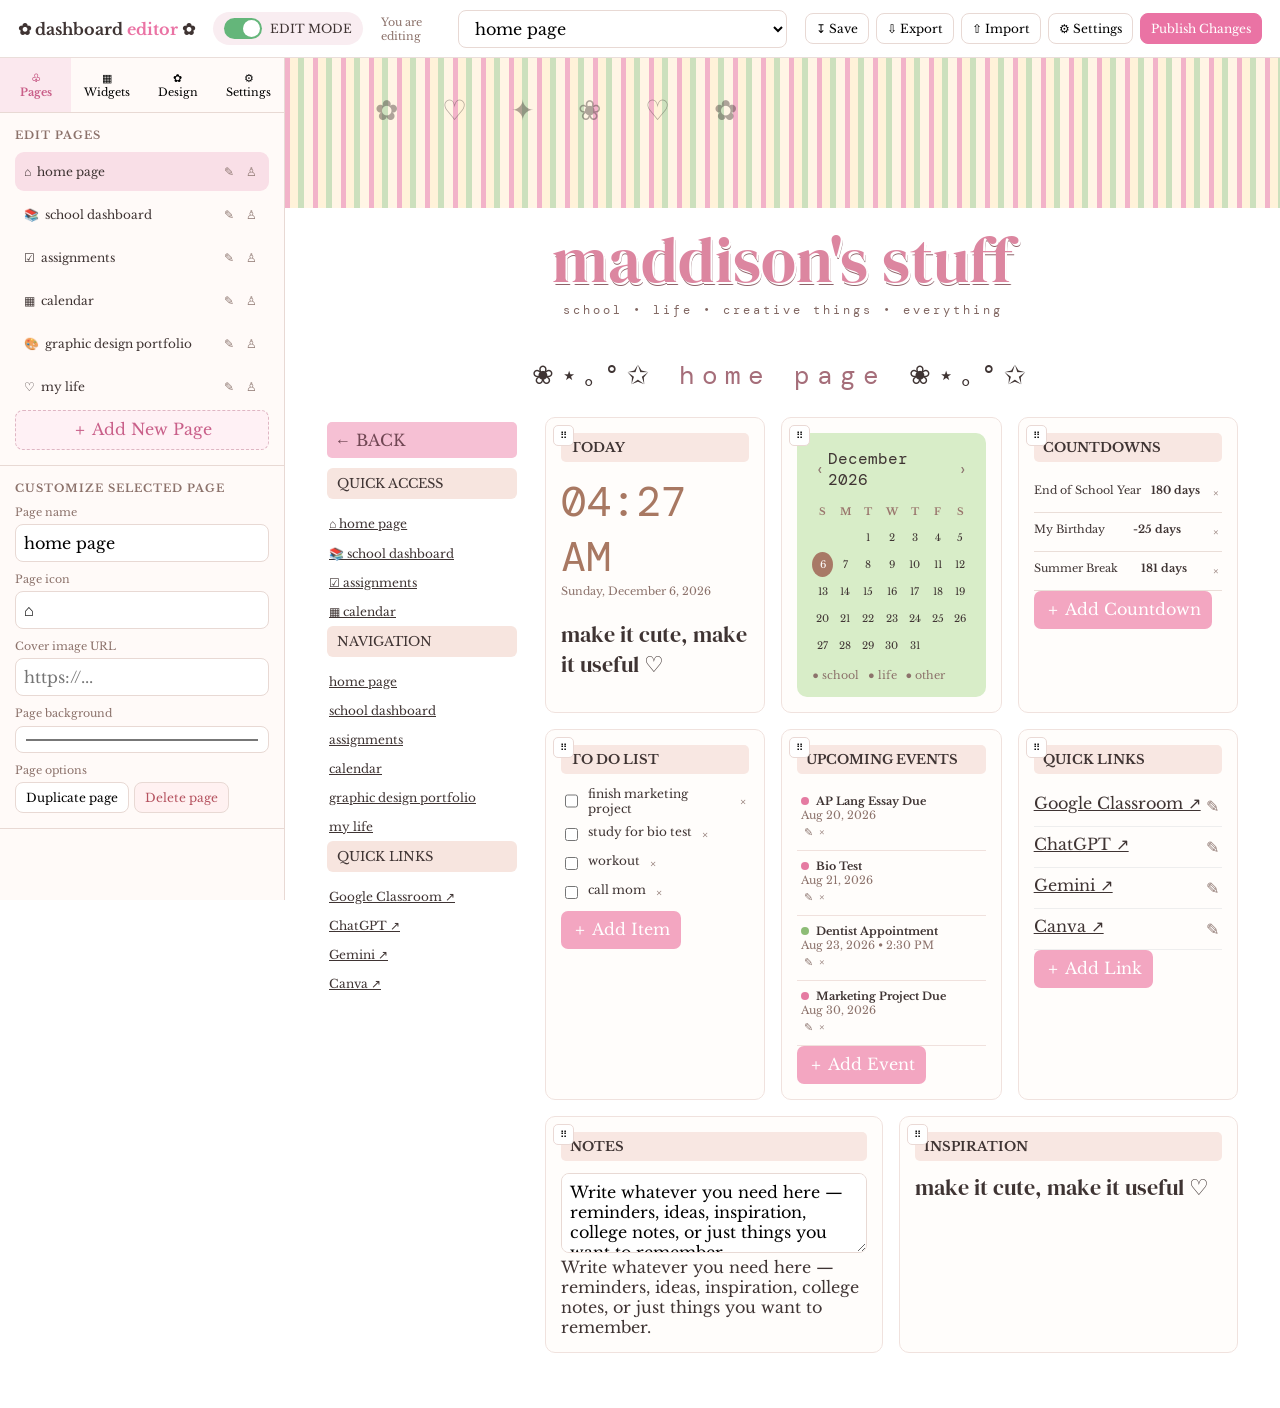
==== commit e2659526: "Add files via upload" ====
--- a/index.html
+++ b/index.html
@@ -2,172 +2,499 @@
 <html lang="en">
 <head>
 <meta charset="UTF-8">
-<meta name="viewport" content="width=device-width,initial-scale=1.0">
-<title>Maddison's Stuff — Custom Dashboard</title>
+<meta name="viewport" content="width=device-width, initial-scale=1.0">
+<title>maddison's stuff ♡</title>
 <style>
-@import url('https://fonts.googleapis.com/css2?family=DM+Mono:wght@400;500&family=Libre+Baskerville:wght@400;700&family=Playfair+Display:wght@400;600;700&display=swap');
-:root{--bg:#fffaf4;--ink:#3d3130;--primary:#f6dfe3;--secondary:#d7f7c8;--accent:#e66da9;--card:#fff;--muted:#765f57;--radius:12px;--base:16px}
-*{box-sizing:border-box}body{margin:0;background:var(--bg);font-family:'Libre Baskerville',serif;color:var(--ink);font-size:var(--base)}
-button,input,select,textarea{font:inherit;color:inherit}button{cursor:pointer}
-.top-strip{height:54px;background:repeating-linear-gradient(90deg,#f7b9ca 0 5px,#fff4dc 5px 13px,#c9dfb7 13px 18px,#fff7e7 18px 26px,#e8a9c2 26px 31px);border-bottom:2px solid #f2d6dc}
-.shell{max-width:1400px;margin:auto;padding:0 28px 60px}.header{margin:0 -28px;padding:20px 28px 28px;min-height:210px;position:relative;overflow:hidden;background:linear-gradient(110deg,#cddfbf,#e6e9c8 45%,#d7e4be)}
-.header-title{position:relative;text-align:center;padding-top:12px;font-family:'Playfair Display';font-size:64px;line-height:.95;color:#e9a6bc;text-shadow:2px 2px 0 #8f5d61,-1px -1px 0 #fff}.header-sub{text-align:center;margin-top:12px;font-family:'DM Mono';font-size:12px;letter-spacing:2px}
-.header-actions{position:absolute;right:24px;top:20px;display:flex;gap:8px;flex-wrap:wrap}.page-title{text-align:center;font-family:'DM Mono';letter-spacing:6px;font-size:24px;margin:30px 0}
-.layout{display:grid;grid-template-columns:220px 1fr;gap:26px}.sidebar{padding-top:4px}.side-btn,.side-link{display:block;width:100%;border:0;text-align:left;background:var(--primary);padding:10px 12px;margin-bottom:10px;border-radius:8px;text-decoration:none;font-size:13px}.side-link{background:transparent;text-decoration:underline}.side-heading,.section-label{font-weight:bold;font-size:13px;background:#f8e6e2;border-radius:7px;padding:8px 10px;margin:14px 0 10px}
-.card{border-radius:var(--radius);padding:20px;background:var(--card);box-shadow:0 2px 0 rgba(100,60,50,.06);border:1px solid rgba(100,60,50,.06)}.grid{display:grid;grid-template-columns:repeat(3,1fr);gap:18px}.quick-grid{display:grid;grid-template-columns:1.1fr 1fr 1fr;gap:18px}.big-number{font-family:'DM Mono';font-size:42px;color:#a47762}.quote{font-family:'Playfair Display';font-size:21px;line-height:1.3}.btn{border:0;background:#fff0f5;border-radius:8px;padding:9px 12px;color:#633e4c}.btn:hover{background:#f7d4e2}.primary{background:var(--accent);color:white}.danger{background:#f6c7c7}.muted{color:var(--muted);font-size:12px}.class-card{min-height:250px;display:flex;flex-direction:column}.class-art{height:145px;border-radius:10px;display:flex;align-items:center;justify-content:center;font-size:76px;background:#dcecf7;margin-bottom:14px}.class-name{font-weight:bold;font-size:15px;margin-bottom:9px}.mini-progress,.progress-large{height:9px;background:#fff;border-radius:99px;overflow:hidden}.mini-progress i,.progress-large i{display:block;height:100%;background:var(--accent);border-radius:99px}.meta{display:flex;justify-content:space-between;font-size:11px;margin-top:6px}.home-calendar{background:var(--secondary);padding:18px;border-radius:var(--radius)}.month{text-align:center;font-family:'DM Mono';margin-bottom:12px}.cal{display:grid;grid-template-columns:repeat(7,1fr);gap:4px;text-align:center;font-size:11px}.cal span,.cal b{padding:7px 2px}.today{background:#a57a66;color:#fff;border-radius:50%}
-.dashboard-top{display:grid;grid-template-columns:1fr;gap:18px}.overall{background:var(--secondary);padding:22px;border-radius:var(--radius)}.stat-box{background:#eee5f5;padding:18px;border-radius:var(--radius);text-align:center}
-.toolbar{display:flex;gap:8px;flex-wrap:wrap;margin:15px 0}.assignment{display:grid;grid-template-columns:28px 1fr auto auto;gap:10px;align-items:center;background:#fff8f5;border:1px solid #f0deda;border-radius:10px;padding:12px;margin-bottom:9px}.assignment.done{opacity:.55}.assignment.done .assignment-title{text-decoration:line-through}.assignment-title{font-weight:bold;font-size:13px}.tag{font-size:10px;padding:5px 8px;border-radius:99px;background:#dcecf7}.tag.high{background:#f4c4cf}.tag.medium{background:#f8efc9}.tag.low{background:#d7f7c8}
-.add-box{display:grid;grid-template-columns:1.4fr 1fr 150px 140px auto;gap:7px;background:#f8eee9;padding:12px;border-radius:10px;margin-bottom:14px}input,select,textarea{border:1px solid #e6d1cc;border-radius:7px;padding:9px;background:#fff;width:100%}textarea{min-height:110px;resize:vertical}.hidden{display:none!important}.class-page-head{display:flex;justify-content:space-between;gap:15px;background:var(--primary);padding:20px;border-radius:var(--radius);margin-bottom:16px}.event{padding:10px;border-radius:9px;background:#fff;border:1px solid #eadbd6;margin-bottom:8px}.event.school{border-left:5px solid #8dbbde}.event.life{border-left:5px solid #e68bb0}.event.other{border-left:5px solid #9ac38f}.countdown{padding:14px;border-radius:10px;background:#f8e8e5;margin-bottom:8px;display:flex;justify-content:space-between;gap:10px}.portfolio-grid{display:grid;grid-template-columns:repeat(3,1fr);gap:14px}.portfolio-item{min-height:160px;background:#eee5f5;border-radius:10px;padding:14px}.cover{height:130px;border-radius:10px;background-size:cover;background-position:center;display:flex;align-items:flex-end;padding:14px;color:#fff;text-shadow:0 1px 4px #000;background-color:#c9b9d8}.editor{position:fixed;inset:0;background:rgba(40,30,30,.45);display:none;z-index:50}.editor.open{display:block}.panel{position:absolute;right:0;top:0;height:100%;width:min(430px,95vw);background:#fffaf8;padding:20px;overflow:auto;box-shadow:-10px 0 30px rgba(0,0,0,.15)}.panel h2{margin-top:0}.setting{margin:12px 0}.setting label{display:block;font-size:12px;margin-bottom:5px}.swatches{display:flex;gap:8px}.swatches input{height:40px;padding:2px}.toast{position:fixed;bottom:18px;right:18px;background:#3d3130;color:#fff;padding:10px 14px;border-radius:8px;display:none;z-index:80}
-@media(max-width:950px){.layout{grid-template-columns:1fr}.grid,.portfolio-grid{grid-template-columns:1fr}.quick-grid{grid-template-columns:1fr}.header-title{font-size:46px}.header-actions{position:static;justify-content:center;margin-top:15px}.add-box{grid-template-columns:1fr 1fr}.shell{padding:0 16px 50px}.header{margin:0 -16px;padding:20px 16px 24px}.assignment{grid-template-columns:28px 1fr}.assignment .tag{display:none}}
+@import url('https://fonts.googleapis.com/css2?family=DM+Mono:wght@400;500&family=DM+Serif+Display&family=Libre+Baskerville:wght@400;700&display=swap');
+:root{
+ --pink:#f4d7df;--pink2:#f7b5ca;--mint:#d8edc8;--mint2:#b9dcae;--blue:#dcebf4;
+ --lav:#eae0f0;--cream:#fff3df;--paper:#fffdfb;--ink:#3f3433;--muted:#8c726b;
+ --accent:#ea73a4;--line:#e8d9d4;--shadow:0 8px 25px rgba(89,58,52,.08);
+}
+*{box-sizing:border-box}body{margin:0;background:#fff;color:var(--ink);font-family:"Libre Baskerville",serif}
+button,input,select,textarea{font:inherit}button{cursor:pointer}
+button:hover{filter:brightness(.98);transform:translateY(-1px)}
+a{color:inherit}
+.hidden{display:none!important}
+
+/* EDITOR BAR */
+.editorbar{height:58px;background:#fff;border-bottom:1px solid #eadeda;display:flex;align-items:center;gap:18px;padding:0 18px;position:sticky;top:0;z-index:100}
+.brand{font-weight:bold;white-space:nowrap}.brand span{color:var(--accent)}
+.mode-pill{display:flex;align-items:center;gap:8px;background:#f9edf1;border-radius:999px;padding:6px 11px;font-size:12px}
+.switch{width:38px;height:21px;border:0;border-radius:99px;background:#ddd;position:relative;padding:0}
+.switch:after{content:"";position:absolute;width:17px;height:17px;border-radius:50%;background:#fff;left:2px;top:2px;transition:.2s}
+.switch.on{background:#64b67a}.switch.on:after{left:19px}
+.editor-center{display:flex;align-items:center;gap:10px;flex:1;justify-content:center}
+.editor-select{border:1px solid var(--line);border-radius:8px;padding:7px 12px;background:#fff}
+.editor-actions{display:flex;gap:7px}
+.smallbtn{border:1px solid var(--line);background:#fff;border-radius:8px;padding:7px 10px;font-size:12px}
+.publish{background:var(--accent);color:white;border-color:var(--accent)}
+
+/* EDITOR */
+.editor-layout{display:grid;grid-template-columns:285px 1fr;min-height:calc(100vh - 58px)}
+.panel{border-right:1px solid var(--line);background:#fffaf8;overflow:auto;max-height:calc(100vh - 58px);position:sticky;top:58px}
+.panel-tabs{display:grid;grid-template-columns:repeat(4,1fr);border-bottom:1px solid var(--line)}
+.tab{border:0;background:transparent;padding:13px 5px;font-size:11px}.tab.active{background:#fbe8ee;color:#c95f89;font-weight:bold}
+.panel-section{padding:15px;border-bottom:1px solid var(--line)}
+.panel-title{font-size:11px;letter-spacing:1px;color:var(--muted);font-weight:bold;margin-bottom:10px}
+.page-row{display:flex;align-items:center;gap:6px;padding:9px;border-radius:9px;margin:4px 0;font-size:12px}
+.page-row.active{background:#f9dfe7}.page-row:hover{background:#faedf0}
+.page-name{flex:1;cursor:pointer}.iconbtn{border:0;background:transparent;padding:3px;color:#8e7771}
+.add-page{width:100%;border:1px dashed #dfb6c3;background:#fff1f5;color:#c95f89;padding:8px;border-radius:8px}
+label{display:block;font-size:11px;color:var(--muted);margin:10px 0 5px}
+input,select,textarea{width:100%;border:1px solid var(--line);border-radius:8px;background:#fff;padding:8px;outline:none}
+textarea{min-height:80px;resize:vertical}
+.colorrow{display:flex;gap:6px}.colorrow input{height:35px;padding:2px}
+.range{width:100%}
+.block-add{display:grid;grid-template-columns:1fr 1fr;gap:6px}.block-add button{border:1px solid var(--line);background:#fff;border-radius:8px;padding:8px;font-size:11px}
+.danger{color:#b5525f!important;background:#fff1f1!important}
+
+/* PREVIEW */
+.preview-wrap{background:#f7f3f0;min-width:0}.site{max-width:1250px;margin:auto;background:#fff;min-height:calc(100vh - 58px)}
+.cover{height:150px;background:repeating-linear-gradient(90deg,#f2b3c9 0 5px,#fff2d9 5px 13px,#cce0bd 13px 19px,#fff5e5 19px 28px);position:relative;overflow:hidden}
+.cover:after{content:"✿  ♡  ✦  ❀  ♡  ✿";position:absolute;left:9%;top:35px;font-size:28px;letter-spacing:18px;opacity:.42}
+.site-header{padding:20px 45px 22px;text-align:center;background:#fff}
+.site-title{font:64px/1 "DM Serif Display",serif;color:#dc86a0;text-shadow:2px 2px #fff,2px 3px #8e6269;cursor:pointer}
+.site-subtitle{font:12px "DM Mono";letter-spacing:3px;color:#806661;margin-top:10px}
+.site-body{padding:0 42px 55px}.page-heading{text-align:center;font:26px "DM Mono";letter-spacing:7px;margin:18px 0 25px}.page-heading span{color:#a56d79}
+.preview-grid{display:grid;grid-template-columns:190px 1fr;gap:28px}
+.sidebar{padding-top:5px}.navhead{background:#f7e5df;padding:7px 10px;border-radius:6px;font-size:13px;margin:0 0 10px}.navlink{display:block;padding:7px 2px;font-size:12px;text-decoration:underline;cursor:pointer}.navbutton{width:100%;border:0;background:#f6c0d4;color:#714754;border-radius:5px;padding:8px;text-align:left;margin-bottom:10px}
+.main{min-width:0}.block-grid{display:grid;grid-template-columns:repeat(12,1fr);gap:16px}.block{grid-column:span 12;background:var(--paper);border:1px solid #f0e2de;border-radius:10px;padding:15px;position:relative;min-width:0}.block.w6{grid-column:span 6}.block.w4{grid-column:span 4}.block.w3{grid-column:span 3}.block.editor-selected{outline:2px solid var(--accent);outline-offset:2px}.editor-mode .block{cursor:grab}.editor-mode .block:active{cursor:grabbing}
+.block-tools{position:absolute;right:6px;top:6px;display:none;gap:4px;z-index:3}.editor-mode .block:hover .block-tools,.block.editor-selected .block-tools{display:flex}.block-tools button{border:1px solid var(--line);background:#fff;border-radius:5px;padding:3px 6px;font-size:10px}
+.block-title{font-size:13px;font-weight:bold;background:#f8e7e2;border-radius:6px;padding:6px 9px;margin-bottom:12px}
+.time{font:42px "DM Mono";color:#a87862}.quote{font:22px "DM Serif Display";line-height:1.35}.muted{font-size:11px;color:var(--muted)}
+.calendar-box{background:var(--mint);padding:15px;border-radius:10px}.monthrow{display:flex;justify-content:space-between;align-items:center;font:16px "DM Mono";margin-bottom:10px}.cal{display:grid;grid-template-columns:repeat(7,1fr);gap:2px;text-align:center;font-size:10px}.cal b{color:#9a766d;padding:5px}.cal span{padding:6px 2px;border-radius:50%}.cal .today{background:#a87966;color:#fff}
+.event{padding:8px 4px;border-bottom:1px solid #f0e1dd;font-size:11px}.dot{display:inline-block;width:8px;height:8px;border-radius:50%;background:#e57ba2;margin-right:7px}.dot.life{background:#8dbc76}.dot.other{background:#7aaed0}
+.countdown{padding:9px 0;border-bottom:1px solid #eaded8;display:flex;justify-content:space-between;font-size:11px}
+.class-grid{display:grid;grid-template-columns:repeat(3,1fr);gap:18px}.class-card{background:#f8e4e7;border-radius:9px;padding:15px;min-height:270px;display:flex;flex-direction:column;cursor:pointer}.class-card:nth-child(2n){background:#e4eff7}.class-card:nth-child(3n){background:#f3eaf5}.class-art{height:155px;background:#dcecf7;border-radius:10px;display:flex;align-items:center;justify-content:center;font-size:78px;margin-bottom:15px}.class-card:nth-child(2n) .class-art{background:#f8e8e5}.class-card:nth-child(3n) .class-art{background:#e7f1e3}.class-name{font-size:13px;font-weight:bold}.progress{height:8px;background:#fff;border-radius:99px;margin-top:12px;overflow:hidden}.progress i{display:block;height:100%;background:#d985a2}
+.assignment{display:grid;grid-template-columns:24px 1fr auto;gap:10px;align-items:center;background:#fff;border:1px solid var(--line);border-radius:8px;padding:9px;margin:7px 0;font-size:11px}.assignment.done{opacity:.5}.assignment.done strong{text-decoration:line-through}.tag{font-size:9px;padding:4px 7px;border-radius:99px;background:#dcebf4}.tag.high{background:#f5c5d1}.tag.medium{background:#f6ebc7}.tag.low{background:#d8edc8}
+.formrow{display:grid;grid-template-columns:1fr 120px 120px auto;gap:6px;background:#fbf0ec;padding:10px;border-radius:9px}.btnpink{border:0;background:#f3a6c1;color:#fff;border-radius:7px;padding:8px 11px}
+.todo{display:flex;gap:7px;margin:8px 0;font-size:12px}.todo input{width:auto}.quick{display:flex;justify-content:space-between;padding:7px 0;border-bottom:1px solid #eee}
+.portfolio-grid{display:grid;grid-template-columns:repeat(3,1fr);gap:13px}.piece{border:1px solid var(--line);border-radius:9px;overflow:hidden;background:#fff}.piece img{width:100%;height:130px;object-fit:cover;background:#eee}.piecebody{padding:10px}
+.clean-actions{display:none}.published .editor-only{display:none!important}.published .block-tools{display:none!important}.published .block{outline:none!important}.published .site-title,.published .site-subtitle{cursor:default}.published .panel{display:none}.published .preview-wrap{width:100%;background:#fff}.published .site{max-width:1250px}.published .block{cursor:default}.published .published-note{display:block}.published .editor-only{display:none}
+
+/* EDITOR SIDE SETTINGS */
+.setting-panel{display:none}.setting-panel.show{display:block}
+.small-note{font-size:10px;color:#9b817a;line-height:1.5}
+@media(max-width:1050px){.editor-layout{grid-template-columns:240px 1fr}.site-title{font-size:50px}.site-body{padding:0 24px 40px}.preview-grid{grid-template-columns:1fr}.sidebar{display:flex;gap:8px;flex-wrap:wrap}.navhead{width:100%}.navbutton{width:auto}.navlink{padding:8px}.class-grid,.portfolio-grid{grid-template-columns:1fr 1fr}}
+@media(max-width:720px){.editorbar{height:auto;min-height:58px;flex-wrap:wrap;padding:10px}.editor-center{order:3;width:100%}.editor-layout{display:block}.panel{position:static;max-height:none}.preview-grid{grid-template-columns:1fr}.class-grid,.portfolio-grid{grid-template-columns:1fr}.block.w6,.block.w4,.block.w3{grid-column:span 12}.site-body{padding:0 14px 30px}.site-title{font-size:40px}}
+
+/* VISUAL NOTION/CANVA EDITOR */
+.visual-modal{position:fixed;inset:0;background:rgba(50,35,35,.28);backdrop-filter:blur(4px);z-index:600;display:none;align-items:center;justify-content:center;padding:20px}
+.visual-modal.show{display:flex}
+.visual-card{width:min(560px,96vw);max-height:90vh;overflow:auto;background:#fffaf8;border:1px solid #ead9d5;border-radius:18px;box-shadow:0 25px 70px rgba(65,40,40,.22);padding:20px}
+.visual-head{display:flex;align-items:center;justify-content:space-between;margin-bottom:12px}
+.visual-head h3{margin:0;font:20px "DM Serif Display";color:#76555a}
+.visual-close{border:0;background:#f4e3e5;border-radius:50%;width:32px;height:32px}
+.visual-actions{display:flex;gap:8px;justify-content:flex-end;margin-top:15px}
+.uploadbox{border:2px dashed #e5b9c7;border-radius:12px;padding:18px;text-align:center;background:#fff4f7;cursor:pointer;color:#9c6879}
+.uploadbox:hover{background:#fce9ef}
+.direct-edit{outline:1px dashed transparent;border-radius:5px}
+.editor-mode .direct-edit:hover{outline-color:#e7a3b8;background:rgba(247,215,225,.25)}
+.editor-mode [contenteditable="true"]{outline:1px dashed #e7a3b8}
+.drag-handle{display:none}
+.editor-mode .drag-handle{display:inline-flex;position:absolute;left:7px;top:7px;border:0;background:#fff;border:1px solid #ead9d5;border-radius:5px;padding:3px 6px;font-size:10px;cursor:grab;z-index:4}
+.drop-target{outline:2px dashed #ea73a4!important;background:#fff2f6!important}
+.media-preview{max-width:100%;max-height:180px;border-radius:10px;display:block;margin-top:8px}
+.color-inputs{display:grid;grid-template-columns:1fr 1fr;gap:8px}
+.two{display:grid;grid-template-columns:1fr 1fr;gap:8px}
+.section-card{background:#fff;border:1px solid var(--line);border-radius:10px;padding:11px;margin-top:10px}
+#pageTitleDirect{cursor:text}
+@media(max-width:600px){.two,.color-inputs{grid-template-columns:1fr}}
 </style>
 </head>
 <body>
-<div class="top-strip"></div>
-<div class="shell">
-<header class="header">
-  <div class="header-actions"><button class="btn" onclick="openEditor()">⚙ customize</button><button class="btn" onclick="addPage()">＋ page</button></div>
-  <div class="header-title" id="siteTitle">maddison's<br>stuff</div>
-  <div class="header-sub" id="siteSubtitle">school • life • creative things • everything</div>
-</header>
-<div class="page-title" id="title">❀⋆｡°✩ homepage ✩°｡⋆❀</div>
-
-<div id="app"></div>
+
+<div id="editorBar" class="editorbar">
+  <div class="brand">✿ dashboard <span>editor</span> ✿</div>
+  <div class="mode-pill"><button id="modeSwitch" class="switch on" onclick="toggleMode()"></button><span id="modeText">EDIT MODE</span></div>
+  <div class="editor-center">
+    <span style="font-size:11px;color:#8c726b">You are editing</span>
+    <select id="pageSelect" class="editor-select" onchange="openPage(this.value)"></select>
+  </div>
+  <div class="editor-actions">
+    <button class="smallbtn" onclick="saveDraft()">↧ Save</button>
+    <button class="smallbtn" onclick="exportData()">⇩ Export</button>
+    <button class="smallbtn" onclick="document.getElementById('importFile').click()">⇧ Import</button>
+    <button class="smallbtn" onclick="openSettings()">⚙ Settings</button>
+    <button class="smallbtn publish" onclick="publish()">Publish Changes</button>
+  </div>
 </div>
 
-<div id="editor" class="editor" onclick="if(event.target.id==='editor')closeEditor()">
-<div class="panel">
-<h2>✿ customize everything</h2>
-<p class="muted">Changes save automatically in this browser. This is designed to work as a single GitHub Pages HTML file.</p>
-<div class="setting"><label>Site title</label><input id="setTitle" oninput="settings.siteTitle=this.value;applySettings()"></div>
-<div class="setting"><label>Subtitle</label><input id="setSubtitle" oninput="settings.subtitle=this.value;applySettings()"></div>
-<div class="setting"><label>Font</label><select id="setFont" onchange="settings.font=this.value;applySettings()"><option value="'Libre Baskerville',serif">Libre Baskerville</option><option value="Arial,sans-serif">Arial</option><option value="Georgia,serif">Georgia</option><option value="'DM Mono',monospace">DM Mono</option><option value="'Playfair Display',serif">Playfair Display</option></select></div>
-<div class="setting"><label>Base text size</label><input id="setSize" type="range" min="12" max="24" oninput="settings.size=this.value;applySettings()"></div>
-<div class="setting"><label>Background</label><input id="setBg" type="color" oninput="settings.bg=this.value;applySettings()"></div>
-<div class="setting"><label>Primary color</label><input id="setPrimary" type="color" oninput="settings.primary=this.value;applySettings()"></div>
-<div class="setting"><label>Accent color</label><input id="setAccent" type="color" oninput="settings.accent=this.value;applySettings()"></div>
-<div class="setting"><label>Card color</label><input id="setCard" type="color" oninput="settings.card=this.value;applySettings()"></div>
-<div class="setting"><label>Corner roundness</label><input id="setRadius" type="range" min="0" max="30" oninput="settings.radius=this.value+'px';applySettings()"></div>
-<hr>
-<h3>Backup</h3>
-<button class="btn" onclick="exportData()">⬇ export backup</button>
-<button class="btn" onclick="document.getElementById('importFile').click()">⬆ import backup</button>
-<input id="importFile" class="hidden" type="file" accept=".json" onchange="importData(event)">
-<hr>
-<button class="btn danger" onclick="resetAll()">reset this dashboard</button>
-<button class="btn" onclick="closeEditor()">done</button>
-</div></div>
-<div id="toast" class="toast"></div>
+<div id="editorLayout" class="editor-layout editor-mode">
+  <aside class="panel">
+    <div class="panel-tabs">
+      <button class="tab active" id="tabPages" onclick="tab('pages')">♧<br>Pages</button>
+      <button class="tab" id="tabWidgets" onclick="tab('widgets')">▦<br>Widgets</button>
+      <button class="tab" id="tabDesign" onclick="tab('design')">✿<br>Design</button>
+      <button class="tab" id="tabSettings" onclick="tab('settings')">⚙<br>Settings</button>
+    </div>
+
+    <div id="panelPages">
+      <div class="panel-section">
+        <div class="panel-title">EDIT PAGES</div>
+        <div id="pageList"></div>
+        <button class="add-page" onclick="addPage()">＋ Add New Page</button>
+      </div>
+      <div class="panel-section" id="pageSettings"></div>
+    </div>
+
+    <div id="panelWidgets" class="hidden">
+      <div class="panel-section">
+        <div class="panel-title">ADD TO SELECTED PAGE</div>
+        <div class="block-add">
+          <button onclick="addBlock('text')">T Text</button>
+          <button onclick="addBlock('image')">▧ Image</button>
+          <button onclick="addBlock('calendar')">▦ Calendar</button>
+          <button onclick="addBlock('events')">♡ Events</button>
+          <button onclick="addBlock('countdowns')">◷ Countdown</button>
+          <button onclick="addBlock('todo')">☑ To Do</button>
+          <button onclick="addBlock('quicklinks')">↗ Quick Links</button>
+          <button onclick="addBlock('classes')">📚 Classes</button>
+          <button onclick="addBlock('portfolio')">🎨 Portfolio</button>
+          <button onclick="addBlock('notes')">✎ Notes</button>
+          <button onclick="addBlock('spacer')">↕ Spacer</button>
+          <button onclick="addBlock('divider')">— Divider</button>
+        </div>
+      </div>
+      <div class="panel-section">
+        <div class="panel-title">SELECT A BLOCK</div>
+        <div id="blockInspector"><div class="small-note">Click a block in the preview to edit its text, size, color, image, or position.</div></div>
+      </div>
+    </div>
+
+    <div id="panelDesign" class="hidden">
+      <div class="panel-section">
+        <div class="panel-title">SITE DESIGN</div>
+        <label>Background</label><input id="designBg" type="color" onchange="site.settings.bg=this.value;saveDraft();render()">
+        <label>Accent</label><input id="designAccent" type="color" onchange="site.settings.accent=this.value;saveDraft();render()">
+        <label>Pink</label><input id="designPink" type="color" onchange="site.settings.pink=this.value;saveDraft();render()">
+        <label>Mint</label><input id="designMint" type="color" onchange="site.settings.mint=this.value;saveDraft();render()">
+        <label>Font</label><select id="designFont" onchange="site.settings.font=this.value;saveDraft();render()">
+          <option value="Libre Baskerville">Libre Baskerville</option><option value="Georgia">Georgia</option><option value="Arial">Arial</option><option value="DM Mono">DM Mono</option>
+        </select>
+        <label>Base size</label><input id="designSize" class="range" type="range" min="12" max="19" onchange="site.settings.size=this.value;saveDraft();render()">
+        <label>Card roundness</label><input id="designRadius" class="range" type="range" min="0" max="25" onchange="site.settings.radius=this.value;saveDraft();render()">
+        <p class="small-note">The design controls affect the published site too. You can change the colors and typography without touching the code.</p>
+      </div>
+    </div>
+
+    <div id="panelSettings" class="hidden">
+      <div class="panel-section">
+        <div class="panel-title">WEBSITE SETTINGS</div>
+        <label>Website title</label><input id="siteTitleInput" oninput="site.title=this.value;saveDraft();renderHeaderOnly()">
+        <label>Subtitle</label><input id="siteSubtitleInput" oninput="site.subtitle=this.value;saveDraft();renderHeaderOnly()">
+        <label>Published mode</label><select onchange="site.settings.publishedDefault=this.value==='published';saveDraft()"><option value="editor">Open in editor</option><option value="published">Open published</option></select>
+        <hr style="border:0;border-top:1px solid var(--line);margin:15px 0">
+        <button class="smallbtn danger" onclick="resetSite()">Reset dashboard to starter</button>
+      </div>
+    </div>
+  </aside>
+
+  <section class="preview-wrap">
+    <div id="site" class="site"></div>
+  </section>
+</div>
+
+<div id="publishedOnly" class="hidden"></div>
+<input id="importFile" class="hidden" type="file" accept=".json" onchange="importData(event)"><button id="editBubble" class="smallbtn publish hidden" style="position:fixed;right:18px;bottom:18px;z-index:300;box-shadow:0 8px 20px rgba(80,50,50,.18)" onclick="toggleMode()">✎ Edit dashboard</button>
 
 <script>
-const defaultState={
-settings:{siteTitle:"maddison's stuff",subtitle:"school • life • creative things • everything",font:"'Libre Baskerville',serif",size:16,bg:"#fffaf4",primary:"#f6dfe3",accent:"#e66da9",card:"#ffffff",radius:"12px"},
-pages:[
-{id:"home",name:"Home",type:"home",cover:"",blocks:[]},
-{id:"school",name:"School Dashboard",type:"school",cover:"",blocks:[]},
-{id:"life",name:"My Life",type:"life",cover:"",blocks:[]},
-{id:"portfolio",name:"Graphic Design Portfolio",type:"portfolio",cover:"",blocks:[]},
-{id:"calendar",name:"Calendar",type:"calendar",cover:"",blocks:[]}
-],
-classes:[
-{id:crypto.randomUUID(),name:"NCAPS Digital Media & Tech",art:"💻",color:"#dcecf7",desc:"digital media, technology & creative projects",website:"",notes:"",exam:"",assignments:[
-{title:"Website homepage",due:"Aug 18",priority:"High",status:"In progress"},
-{title:"Digital media reflection",due:"Aug 20",priority:"Medium",status:"Not started"},
-{title:"Tech vocabulary",due:"Aug 21",priority:"Low",status:"Complete"},
-{title:"Design project",due:"Aug 25",priority:"High",status:"Not started"}]},
-{id:crypto.randomUUID(),name:"AP Language & Comp",art:"📖",color:"#f8e8e5",desc:"reading, writing, rhetoric & analysis",website:"",notes:"",exam:"",assignments:[
-{title:"Summer reading response",due:"Aug 19",priority:"Medium",status:"Not started"},
-{title:"Rhetorical analysis",due:"Aug 22",priority:"High",status:"Not started"},
-{title:"Vocabulary quiz",due:"Aug 26",priority:"Medium",status:"Not started"},
-{title:"Argument essay",due:"Aug 28",priority:"High",status:"Complete"}]},
-{id:crypto.randomUUID(),name:"AP Statistics",art:"📄",color:"#e6eff7",desc:"probability, statistics & analysis",website:"",notes:"",exam:"",assignments:[
-{title:"Chapter 1 practice",due:"Aug 18",priority:"Medium",status:"Not started"},
-{title:"Statistical investigation",due:"Aug 23",priority:"High",status:"Not started"},
-{title:"Chapter 1 quiz",due:"Aug 27",priority:"Medium",status:"Not started"},
-{title:"Data analysis worksheet",due:"Aug 29",priority:"Low",status:"Not started"}]}],
-events:[],
-countdowns:[{name:"My Birthday",date:"2026-11-11"}],
-quickLinks:[
-{name:"Google Classroom",url:"https://classroom.google.com"},
-{name:"ChatGPT",url:"https://chatgpt.com"}
-],
-portfolio:[
-{name:"Portfolio Piece 1",description:"Add a project description and image.",image:""},
-{name:"Portfolio Piece 2",description:"Add another college portfolio project.",image:""},
-{name:"Portfolio Piece 3",description:"Showcase your favorite design work.",image:""}]
+const starter={
+ title:"maddison's stuff",
+ subtitle:"school • life • creative things • everything",
+ settings:{bg:"#fdf8f4",accent:"#ea73a4",pink:"#f4d7df",mint:"#d8edc8",font:"Libre Baskerville",size:16,radius:10,publishedDefault:false},
+ pages:[
+  {id:"home",name:"home page",icon:"⌂",cover:"",layout:"dashboard",blocks:[
+   {id:"b1",type:"time",title:"TODAY",w:4},
+   {id:"b2",type:"calendar",title:"CALENDAR",w:4},
+   {id:"b3",type:"countdowns",title:"COUNTDOWNS",w:4},
+   {id:"b4",type:"todo",title:"TO DO LIST",w:4},
+   {id:"b5",type:"events",title:"UPCOMING EVENTS",w:4},
+   {id:"b6",type:"quicklinks",title:"QUICK LINKS",w:4},
+   {id:"b7",type:"notes",title:"NOTES",w:6,text:"Write whatever you need here — reminders, ideas, inspiration, college notes, or just things you want to remember."},
+   {id:"b8",type:"text",title:"INSPIRATION",w:6,text:"make it cute, make it useful ♡"},
+  ]},
+  {id:"school",name:"school dashboard",icon:"📚",cover:"",layout:"dashboard",blocks:[{id:"s1",type:"classes",title:"CLASSES",w:12},{id:"s2",type:"calendar",title:"SCHOOL CALENDAR",w:6},{id:"s3",type:"events",title:"UPCOMING SCHOOL EVENTS",w:6}]},
+  {id:"assignments",name:"assignments",icon:"☑",cover:"",layout:"dashboard",blocks:[{id:"a1",type:"classes",title:"MY CLASSES",w:12}]},
+  {id:"calendar",name:"calendar",icon:"▦",cover:"",layout:"dashboard",blocks:[{id:"c1",type:"calendar",title:"CALENDAR",w:6},{id:"c2",type:"events",title:"ALL EVENTS",w:6},{id:"c3",type:"countdowns",title:"COUNTDOWNS",w:6},{id:"c4",type:"todo",title:"CALENDAR TO DO",w:6}]},
+  {id:"portfolio",name:"graphic design portfolio",icon:"🎨",cover:"",layout:"dashboard",blocks:[{id:"p1",type:"portfolio",title:"COLLEGE PORTFOLIO",w:12},{id:"p2",type:"notes",title:"PORTFOLIO NOTES",w:6},{id:"p3",type:"quicklinks",title:"DESIGN LINKS",w:6}]},
+  {id:"life",name:"my life",icon:"♡",cover:"",layout:"dashboard",blocks:[{id:"l1",type:"todo",title:"LIFE TO DO",w:4},{id:"l2",type:"countdowns",title:"COUNTDOWNS",w:4},{id:"l3",type:"notes",title:"LIFE NOTES",w:4},{id:"l4",type:"events",title:"LIFE EVENTS",w:12}]}
+ ],
+ classes:[
+  {id:"cl1",name:"NCAPS Digital Media & Tech",icon:"💻",color:"#dcecf7",website:"",exam:"",notes:"",assignments:[
+   {name:"Website homepage",due:"Aug 18",priority:"High",status:"In progress"},
+   {name:"Digital media reflection",due:"Aug 20",priority:"Medium",status:"Not started"},
+   {name:"Tech vocabulary",due:"Aug 21",priority:"Low",status:"Complete"},
+   {name:"Design project",due:"Aug 25",priority:"High",status:"Not started"}]},
+  {id:"cl2",name:"AP Language & Comp",icon:"📖",color:"#f8e8e5",website:"",exam:"",notes:"",assignments:[
+   {name:"Summer reading response",due:"Aug 19",priority:"Medium",status:"Not started"},
+   {name:"Rhetorical analysis",due:"Aug 22",priority:"High",status:"Not started"},
+   {name:"Vocabulary quiz",due:"Aug 26",priority:"Medium",status:"Not started"},
+   {name:"Argument essay",due:"Aug 28",priority:"High",status:"Complete"}]},
+  {id:"cl3",name:"AP Statistics",icon:"📄",color:"#e6eff7",website:"",exam:"",notes:"",assignments:[
+   {name:"Chapter 1 practice",due:"Aug 18",priority:"Medium",status:"Not started"},
+   {name:"Statistical investigation",due:"Aug 23",priority:"High",status:"Not started"},
+   {name:"Chapter 1 quiz",due:"Aug 27",priority:"Medium",status:"Not started"},
+   {name:"Data analysis worksheet",due:"Aug 29",priority:"Low",status:"Not started"}]}
+ ],
+ events:[
+  {id:"e1",title:"AP Lang Essay Due",date:"2026-08-20",time:"",category:"school"},
+  {id:"e2",title:"Bio Test",date:"2026-08-21",time:"",category:"school"},
+  {id:"e3",title:"Dentist Appointment",date:"2026-08-23",time:"2:30 PM",category:"life"},
+  {id:"e4",title:"Marketing Project Due",date:"2026-08-30",time:"",category:"school"}
+ ],
+ countdowns:[{id:"d1",name:"End of School Year",date:"2027-06-04"},{id:"d2",name:"My Birthday",date:"2026-11-11"},{id:"d3",name:"Summer Break",date:"2027-06-05"}],
+ todos:[{id:"t1",text:"finish marketing project",done:false},{id:"t2",text:"study for bio test",done:false},{id:"t3",text:"workout",done:false},{id:"t4",text:"call mom",done:false}],
+ quickLinks:[
+  {name:"Google Classroom",url:"https://classroom.google.com"},
+  {name:"ChatGPT",url:"https://chatgpt.com"},
+  {name:"Gemini",url:"https://gemini.google.com"},
+  {name:"Canva",url:"https://www.canva.com"}
+ ],
+ portfolio:[
+  {id:"p1",name:"Portfolio Piece 1",description:"Add your project story here.",image:""},
+  {id:"p2",name:"Portfolio Piece 2",description:"Show another favorite design.",image:""},
+  {id:"p3",name:"Portfolio Piece 3",description:"Show your college-ready work.",image:""}
+ ],
+ notes:""
 };
-let state=JSON.parse(localStorage.getItem("maddisonNotionDashboard")||"null")||defaultState;
-let currentPage="home",currentClass=null;
-
-function save(){localStorage.setItem("maddisonNotionDashboard",JSON.stringify(state))}
+let site=JSON.parse(localStorage.getItem("maddisonNotionSite")||"null")||structuredClone(starter);
+let currentPage=site.pages[0].id, selectedBlock=null, editing=true, currentClass=null, dragged=null;
+
+function saveDraft(){localStorage.setItem("maddisonNotionSite",JSON.stringify(site));toast("saved ♡")}
+function publish(){localStorage.setItem("maddisonNotionPublished",JSON.stringify(site));toast("published ♡")}
+function toast(t){let x=document.getElementById("toast");if(!x){x=document.createElement("div");x.id="toast";Object.assign(x.style,{position:"fixed",bottom:"18px",right:"18px",zIndex:500,background:"#493838",color:"#fff",padding:"10px 14px",borderRadius:"10px",fontSize:"12px"});document.body.appendChild(x)}x.textContent=t;x.style.display="block";setTimeout(()=>x.style.display="none",1400)}
 function esc(s=""){return String(s).replace(/[&<>"']/g,m=>({"&":"&amp;","<":"&lt;",">":"&gt;",'"':"&quot;","'":"&#039;"}[m]))}
-function applySettings(){
- const s=state.settings; document.documentElement.style.setProperty("--bg",s.bg);document.documentElement.style.setProperty("--primary",s.primary);document.documentElement.style.setProperty("--accent",s.accent);document.documentElement.style.setProperty("--card",s.card);document.documentElement.style.setProperty("--radius",s.radius);document.documentElement.style.setProperty("--base",s.size+"px");
- document.body.style.fontFamily=s.font;document.getElementById("siteTitle").innerHTML=esc(s.siteTitle).replace("\\n","<br>");document.getElementById("siteSubtitle").textContent=s.subtitle;save();
-}
-function initSettings(){
- const s=state.settings;set("setTitle",s.siteTitle);set("setSubtitle",s.subtitle);set("setFont",s.font);set("setSize",s.size);set("setBg",s.bg);set("setPrimary",s.primary);set("setAccent",s.accent);set("setCard",s.card);set("setRadius",parseInt(s.radius));
-}
-function set(id,v){document.getElementById(id).value=v}
-function openEditor(){initSettings();document.getElementById("editor").classList.add("open")}
-function closeEditor(){document.getElementById("editor").classList.remove("open")}
-function toast(t){const x=document.getElementById("toast");x.textContent=t;x.style.display="block";setTimeout(()=>x.style.display="none",1800)}
-function pageNav(){return state.pages.map(p=>`<button class="side-btn" onclick="showPage('${p.id}')">${esc(p.name)}</button>`).join("")}
+function getPage(){return site.pages.find(p=>p.id===currentPage)||site.pages[0]}
+function openPage(id){currentPage=id;selectedBlock=null;render()}
+function render(){
+ applyTheme();renderBar();renderPanel();renderSite()
+}
+function applyTheme(){
+ let s=site.settings, r=document.documentElement;
+ r.style.setProperty("--pink",s.pink);r.style.setProperty("--mint",s.mint);r.style.setProperty("--accent",s.accent);r.style.setProperty("--bg",s.bg);r.style.setProperty("--paper","#fffdfb");r.style.setProperty("--radius",s.radius+"px");
+ document.body.style.fontFamily=s.font+", serif";document.body.style.fontSize=s.size+"px"
+}
+function renderBar(){
+ document.getElementById("pageSelect").innerHTML=site.pages.map(p=>`<option value="${p.id}" ${p.id===currentPage?"selected":""}>${esc(p.name)}</option>`).join("");
+ document.getElementById("modeSwitch").className="switch "+(editing?"on":"");document.getElementById("modeText").textContent=editing?"EDIT MODE":"PREVIEW (PUBLISHED)";
+ document.getElementById("editorLayout").classList.toggle("editor-mode",editing)
+}
+function renderPanel(){
+ document.getElementById("pageList").innerHTML=site.pages.map(p=>`<div class="page-row ${p.id===currentPage?"active":""}">
+ <span>${esc(p.icon||"□")}</span><span class="page-name" onclick="openPage('${p.id}')">${esc(p.name)}</span>
+ <button class="iconbtn" onclick="renamePage('${p.id}')">✎</button><button class="iconbtn" onclick="deletePage('${p.id}')">♙</button></div>`).join("");
+ let p=getPage();
+ document.getElementById("pageSettings").innerHTML=`<div class="panel-title">CUSTOMIZE SELECTED PAGE</div>
+ <label>Page name</label><input value="${esc(p.name)}" oninput="p.name=this.value" onchange="saveDraft();renderBar();renderSite()">
+ <label>Page icon</label><input value="${esc(p.icon||"")}" oninput="p.icon=this.value" onchange="saveDraft();renderPanel();renderSite()">
+ <label>Cover image URL</label><input value="${esc(p.cover||"")}" placeholder="https://..." onchange="p.cover=this.value;saveDraft();renderSite()">
+ <label>Page background</label><input type="color" value="${site.settings.bg}" onchange="site.settings.bg=this.value;saveDraft();render()">
+ <label>Page options</label><button class="smallbtn" onclick="duplicatePage('${p.id}')">Duplicate page</button>
+ <button class="smallbtn danger" onclick="deletePage('${p.id}')">Delete page</button>`;
+ if(selectedBlock) renderInspector()
+ document.getElementById("siteTitleInput").value=site.title;document.getElementById("siteSubtitleInput").value=site.subtitle;
+ document.getElementById("designBg").value=site.settings.bg;document.getElementById("designAccent").value=site.settings.accent;document.getElementById("designPink").value=site.settings.pink;document.getElementById("designMint").value=site.settings.mint;document.getElementById("designFont").value=site.settings.font;document.getElementById("designSize").value=site.settings.size;document.getElementById("designRadius").value=site.settings.radius;
+}
+function renderSite(){
+ let p=getPage();
+ let cover=p.cover?`<div class="cover" style="background-image:url('${esc(p.cover)}');background-size:cover;background-position:center"></div>`:`<div class="cover"></div>`;
+ document.getElementById("site").innerHTML=`${cover}<header class="site-header"><div class="site-title">${esc(site.title)}</div><div class="site-subtitle">${esc(site.subtitle)}</div></header>
+ <div class="site-body"><div class="page-heading">${decor()} <span>${esc(p.name.toLowerCase())}</span> ${decor()}</div>
+ <div class="preview-grid"><aside class="sidebar">${renderSidebar()}</aside><main class="main"><div class="block-grid" id="blockGrid">${p.blocks.map((b,i)=>renderBlock(b,i)).join("")}</div></main></div></div>`;
+ document.querySelectorAll(".block").forEach(el=>{
+   el.draggable=editing;
+   el.addEventListener("click",e=>{if(editing && !e.target.closest("button") && !e.target.closest("input") && !e.target.closest("textarea") && !e.target.closest("a")){e.stopPropagation();selectedBlock=el.dataset.id;renderPanel();renderSite()}});
+   el.addEventListener("dragstart",e=>{if(!editing)return;dragged=el.dataset.id;el.style.opacity=".55";e.dataTransfer.effectAllowed="move"});
+   el.addEventListener("dragend",e=>{el.style.opacity="";document.querySelectorAll(".drop-target").forEach(x=>x.classList.remove("drop-target"))});
+   el.addEventListener("dragover",e=>{if(editing){e.preventDefault();el.classList.add("drop-target")}});
+   el.addEventListener("dragleave",e=>el.classList.remove("drop-target"));
+   el.addEventListener("drop",e=>{if(!editing)return;e.preventDefault();el.classList.remove("drop-target");moveBlock(dragged,el.dataset.id)});
+ });
+ if(selectedBlock){let x=document.querySelector(`[data-id="${selectedBlock}"]`);if(x)x.classList.add("editor-selected")}
+}
+function decor(){return "❀⋆｡°✩"}
 function renderSidebar(){
- return `<aside class="sidebar">${pageNav()}<div class="side-heading">QUICK LINKS <button class="btn" style="float:right;padding:3px 7px" onclick="addQuickLink()">＋</button></div>${state.quickLinks.map((l,i)=>`<a class="side-link" href="${esc(l.url)}" target="_blank">${esc(l.name)} ↗</a>`).join("")}<button class="side-link" onclick="editQuickLinks()">✎ edit links</button><div class="side-heading">PAGES</div><button class="side-link" onclick="managePages()">✎ manage pages</button></aside>`
-}
-function render(){
- const p=state.pages.find(x=>x.id===currentPage)||state.pages[0];currentPage=p.id;
- document.getElementById("title").innerHTML=`❀⋆｡°✩ <span>${esc(p.name.toLowerCase())}</span> ✩°｡⋆❀`;
- document.getElementById("app").innerHTML=renderSidebar()+`<main>${renderPage(p)}</main>`;
- if(p.type==="school")renderSchool();
- if(p.type==="calendar")renderCalendar();
-}
-function renderPage(p){
- let cover=p.cover?`<div class="cover" style="background-image:url('${esc(p.cover)}')"><button class="btn" onclick="editCover('${p.id}')">✎ cover</button></div>`:`<div style="display:flex;justify-content:flex-end"><button class="btn" onclick="editCover('${p.id}')">＋ page cover</button></div>`;
- if(p.type==="home")return `<div>${cover}<div class="quick-grid" style="margin-top:18px"><div class="card"><div class="section-label">TODAY</div><div class="big-number" id="clock"></div><div class="muted" id="date"></div><div class="quote" style="margin-top:20px">“make it cute, make it useful.”</div></div><div class="home-calendar"><div class="month" id="miniMonth"></div><div class="cal" id="miniCal"></div></div><div class="card" style="background:var(--secondary)"><div class="section-label">COUNTDOWNS</div>${state.countdowns.map(c=>`<div class="countdown"><span>${esc(c.name)}</span><b>${daysUntil(c.date)} days</b></div>`).join("")}<button class="btn" onclick="addCountdown()">＋ countdown</button></div></div><div class="section-label" style="margin-top:24px">YOUR PAGES</div><div class="grid">${state.pages.filter(x=>x.id!=="home").map(p=>`<div class="class-card card"><div class="class-art">✿</div><div class="class-name">${esc(p.name)}</div><div class="muted">Fully editable page</div><button class="btn" style="margin-top:auto" onclick="showPage('${p.id}')">open →</button></div>`).join("")}</div></div>`;
- if(p.type==="school")return `<div>${cover}<div class="dashboard-top"><div class="overall"><div class="section-label">SCHOOL DASHBOARD</div><div style="font-family:'Playfair Display';font-size:30px">you've got this ♡</div><div class="progress-large"><i id="overallBar"></i></div><div id="overallText"></div></div></div><div class="toolbar"><button class="btn primary" onclick="addClass()">＋ class</button><button class="btn" onclick="showPage('portfolio')">🎨 portfolio</button></div><div class="section-label">CLASSES</div><div class="grid" id="classGrid"></div></div>`;
- if(p.type==="life")return `<div>${cover}<div class="quick-grid"><div class="card" style="background:var(--secondary)"><div class="section-label">LIFE</div><div class="quote">Your space for goals, plans, memories, hobbies, and anything else.</div><button class="btn" onclick="addLifeNote()">＋ add note</button></div><div class="card"><div class="section-label">COUNTDOWNS</div>${state.countdowns.map((c,i)=>`<div class="countdown"><span>${esc(c.name)}</span><b>${daysUntil(c.date)}d</b><button class="btn danger" onclick="deleteCountdown(${i})">×</button></div>`).join("")}<button class="btn" onclick="addCountdown()">＋ add</button></div><div class="card"><div class="section-label">QUICK EVENTS</div><button class="btn" onclick="addEvent()">＋ event</button><div style="margin-top:10px">${state.events.filter(e=>e.category==="life").slice(0,5).map(eventHTML).join("")}</div></div></div></div>`;
- if(p.type==="portfolio")return `<div>${cover}<div class="toolbar"><button class="btn primary" onclick="addPortfolio()">＋ portfolio piece</button><button class="btn" onclick="editPageText('${p.id}')">✎ edit page text</button></div><div class="portfolio-grid">${state.portfolio.map((x,i)=>`<div class="portfolio-item">${x.image?`<div class="cover" style="height:100px;background-image:url('${esc(x.image)}')"></div>`:"🎨"}<b>${esc(x.name)}</b><p class="muted">${esc(x.description)}</p><button class="btn" onclick="editPortfolio(${i})">edit</button><button class="btn danger" onclick="deletePortfolio(${i})">delete</button></div>`).join("")}</div></div>`;
- if(p.type==="calendar")return `<div>${cover}<div class="toolbar"><button class="btn primary" onclick="addEvent()">＋ event</button><button class="btn" onclick="addCountdown()">＋ countdown</button></div><div class="section-label">ALL EVENTS</div><div id="eventList"></div></div>`;
- return `<div>${cover}<div class="card"><h2>${esc(p.name)}</h2><textarea id="pageText" placeholder="Write anything here..."></textarea><button class="btn" onclick="savePageText('${p.id}')">save</button></div></div>`;
-}
-function renderSchool(){
- const all=state.classes.flatMap(c=>c.assignments),done=all.filter(a=>a.status==="Complete").length,p=all.length?Math.round(done/all.length*100):0;
- document.getElementById("overallBar").style.width=p+"%";document.getElementById("overallText").textContent=`${done} of ${all.length} assignments complete • ${p}%`;
- document.getElementById("classGrid").innerHTML=state.classes.map((c,i)=>{let d=c.assignments.filter(a=>a.status==="Complete").length,cp=c.assignments.length?Math.round(d/c.assignments.length*100):0;return `<div class="class-card card"><div class="class-art" style="background:${esc(c.color)}">${esc(c.art)}</div><div class="class-name">${esc(c.name)}</div><div class="muted">${esc(c.desc)}</div><div class="mini-progress" style="margin-top:10px"><i style="width:${cp}%"></i></div><div class="meta"><span>${d}/${c.assignments.length} complete</span><b>${cp}%</b></div><button class="btn" style="margin-top:auto" onclick="openClass(${i})">open class →</button><button class="btn" onclick="editClass(${i})">edit class</button></div>`}).join("");
-}
-function openClass(i){currentClass=i;const c=state.classes[i];const p=state.pages.find(x=>x.type==="school");document.getElementById("app").innerHTML=renderSidebar()+`<main><button class="btn back" onclick="showPage('school')">← school</button><div class="class-page-head"><div><h2>${esc(c.name)}</h2><div class="muted">${esc(c.desc)}</div>${c.website?`<a href="${esc(c.website)}" target="_blank">class website ↗</a>`:""}</div><button class="btn" onclick="editClass(${i})">✎ edit</button></div><div class="card" style="margin-bottom:15px"><b>EXAM DATE</b><p>${esc(c.exam||"Not added")}</p><b>CLASS NOTES</b><p style="white-space:pre-wrap">${esc(c.notes||"No notes yet.")}</p></div><div class="add-box"><input id="atitle" placeholder="assignment name"><input id="adue" placeholder="due date"><select id="apri"><option>High</option><option selected>Medium</option><option>Low</option></select><select id="astatus"><option>Not started</option><option>In progress</option><option>Complete</option></select><button class="btn primary" onclick="addAssignment()">＋ add</button></div><div id="assignments"></div></main>`;renderAssignments()}
-function renderAssignments(){const c=state.classes[currentClass];document.getElementById("assignments").innerHTML=c.assignments.map((a,i)=>`<div class="assignment ${a.status==="Complete"?"done":""}"><input type="checkbox" ${a.status==="Complete"?"checked":""} onchange="toggleAssignment(${i})"><div><div class="assignment-title">${esc(a.title)}</div><div class="muted">due ${esc(a.due||"—")} • ${esc(a.status)}</div></div><span class="tag ${a.priority.toLowerCase()}">${esc(a.priority)}</span><button class="btn danger" onclick="deleteAssignment(${i})">delete</button></div>`).join("")||`<div class="card">No assignments yet.</div>`}
-function addAssignment(){let c=state.classes[currentClass],title=document.getElementById("atitle").value.trim();if(!title)return;c.assignments.push({title,due:document.getElementById("adue").value,priority:document.getElementById("apri").value,status:document.getElementById("astatus").value});save();openClass(currentClass)}
-function toggleAssignment(i){let a=state.classes[currentClass].assignments[i];a.status=a.status==="Complete"?"Not started":"Complete";save();openClass(currentClass)}
-function deleteAssignment(i){state.classes[currentClass].assignments.splice(i,1);save();openClass(currentClass)}
-function editClass(i){let c=state.classes[i],name=prompt("Class name:",c.name);if(name===null)return;c.name=name;c.desc=prompt("Class description:",c.desc)||"";c.website=prompt("Class website URL:",c.website)||"";c.exam=prompt("Exam date:",c.exam)||"";c.notes=prompt("Class notes:",c.notes)||"";c.art=prompt("Cover emoji/icon:",c.art)||"📚";save();render()}
-function addClass(){state.classes.push({id:crypto.randomUUID(),name:"New Class",art:"📚",color:"#eee5f5",desc:"Add your class description",website:"",notes:"",exam:"",assignments:[]});save();render()}
-function eventHTML(e,i){return `<div class="event ${esc(e.category)}"><b>${esc(e.title)}</b><div class="muted">${esc(e.date)} • ${esc(e.time||"")} • ${esc(e.category)}</div><button class="btn" onclick="editEvent(${i})">edit</button><button class="btn danger" onclick="deleteEvent(${i})">delete</button></div>`}
-function renderCalendar(){document.getElementById("eventList").innerHTML=state.events.map(eventHTML).join("")||`<div class="card">No events yet. Add school, life, or other events.</div>`}
-function addEvent(){let title=prompt("Event name:");if(!title)return;let date=prompt("Date (e.g. Aug 20):","");let category=prompt("Category: school / life / other","school");let time=prompt("Time (optional):","");state.events.push({title,date,time,category:["school","life","other"].includes(category)?category:"other"});save();render()}
-function editEvent(i){let e=state.events[i];e.title=prompt("Event name:",e.title)||e.title;e.date=prompt("Date:",e.date)||e.date;e.time=prompt("Time:",e.time)||e.time;e.category=prompt("Category:",e.category)||e.category;save();render()}
-function deleteEvent(i){state.events.splice(i,1);save();render()}
-function addCountdown(){let name=prompt("Countdown name:");if(!name)return;let date=prompt("Date (YYYY-MM-DD):");if(!date)return;state.countdowns.push({name,date});save();render()}
-function deleteCountdown(i){state.countdowns.splice(i,1);save();render()}
-function daysUntil(date){return Math.max(0,Math.ceil((new Date(date+"T00:00:00")-new Date())/86400000))}
-function addQuickLink(){let name=prompt("Link name:");if(!name)return;let url=prompt("URL:","https://");if(!url)return;state.quickLinks.push({name,url});save();render()}
-function editQuickLinks(){state.quickLinks.forEach((l,i)=>{let n=prompt("Link "+(i+1)+" name (leave blank to delete):",l.name);if(n===null)return;if(!n){state.quickLinks.splice(i,1)}else{l.name=n;l.url=prompt("URL:",l.url)||l.url}});save();render()}
-function addPage(){let name=prompt("New page name:");if(!name)return;let id=name.toLowerCase().replace(/[^a-z0-9]+/g,"-")+"-"+Date.now();state.pages.push({id,name,type:"custom",cover:"",blocks:[]});save();showPage(id)}
-function managePages(){state.pages.forEach((p,i)=>{if(p.id==="home")return;let n=prompt("Rename page (leave blank to delete):",p.name);if(n===null)return;if(!n)state.pages.splice(i,1);else p.name=n});save();render()}
-function editCover(id){let p=state.pages.find(x=>x.id===id);p.cover=prompt("Paste an image URL for this page cover (or leave blank for none):",p.cover)||"";save();render()}
-function editPageText(id){let p=state.pages.find(x=>x.id===id);let t=prompt("Page text:",p.text||"");if(t!==null){p.text=t;save();render()}}
-function savePageText(id){let p=state.pages.find(x=>x.id===id);p.text=document.getElementById("pageText").value;save();toast("Saved!")}
-function addLifeNote(){let t=prompt("What do you want to add?");if(!t)return;state.pages.find(p=>p.type==="life").text=(state.pages.find(p=>p.type==="life").text||"")+"\n"+t;save();toast("Added!")}
-function addPortfolio(){let n=prompt("Project name:");if(!n)return;state.portfolio.push({name:n,description:prompt("Description:")||"",image:prompt("Image URL (optional):")||""});save();render()}
-function editPortfolio(i){let x=state.portfolio[i];x.name=prompt("Name:",x.name)||x.name;x.description=prompt("Description:",x.description)||x.description;x.image=prompt("Image URL:",x.image)||"";save();render()}
-function deletePortfolio(i){state.portfolio.splice(i,1);save();render()}
-function resetAll(){if(confirm("Reset all dashboard data?")){localStorage.removeItem("maddisonNotionDashboard");location.reload()}}
-function exportData(){const blob=new Blob([JSON.stringify(state,null,2)],{type:"application/json"}),a=document.createElement("a");a.href=URL.createObjectURL(blob);a.download="maddison-dashboard-backup.json";a.click()}
-function importData(e){const f=e.target.files[0];if(!f)return;const r=new FileReader();r.onload=()=>{try{state=JSON.parse(r.result);save();location.reload()}catch{alert("That backup is not valid JSON.")}};r.readAsText(f)}
-function showPage(id){currentPage=id;render();updateClock();window.scrollTo({top:0,behavior:"smooth"})}
-function updateClock(){let d=new Date(),h=d.getHours(),m=String(d.getMinutes()).padStart(2,"0"),ampm=h>=12?"PM":"AM";let c=document.getElementById("clock");if(c)c.textContent=`${String(h%12||12).padStart(2,"0")}:${m} ${ampm}`;let dt=document.getElementById("date");if(dt)dt.textContent=d.toLocaleDateString(undefined,{weekday:"long",month:"long",day:"numeric",year:"numeric"})}
-applySettings();render();updateClock();setInterval(updateClock,30000);
+ let p=getPage();
+ return `<button class="navbutton" onclick="openPage('${site.pages[0].id}')">← BACK</button>
+ <div class="navhead">QUICK ACCESS</div>
+ ${site.pages.slice(0,4).map(x=>`<div class="navlink" onclick="openPage('${x.id}')">${esc(x.icon||"✿")} ${esc(x.name)}</div>`).join("")}
+ <div class="navhead">NAVIGATION</div>${site.pages.map(x=>`<div class="navlink" onclick="openPage('${x.id}')">${esc(x.name)}</div>`).join("")}
+ <div class="navhead">QUICK LINKS</div>${site.quickLinks.map((l,i)=>`<a class="navlink" href="${esc(l.url)}" target="_blank">${esc(l.name)} ↗</a>`).join("")}`;
+}
+function renderBlock(b,i){
+ let cls=`block w${b.w||12}`;
+ let inner="";
+ if(b.type==="time")inner=`<div class="block-title direct-edit" onclick="directEditBlock('${b.id}','title')">${esc(b.title||"TODAY")}</div><div class="time" id="clock"></div><div class="muted" id="date"></div><div class="quote direct-edit" onclick="directEditBlock('${b.id}','text')" style="margin-top:22px">${esc(b.text||"make it cute, make it useful ♡")}</div>`;
+ if(b.type==="text")inner=`<div class="block-title direct-edit" onclick="directEditBlock('${b.id}','title')">${esc(b.title||"TEXT")}</div><div class="quote direct-edit" onclick="directEditBlock('${b.id}','text')">${esc(b.text||"Click this text to edit it.")}</div>`;
+ if(b.type==="notes")inner=`<div class="block-title direct-edit" onclick="directEditBlock('${b.id}','title')">${esc(b.title||"NOTES")}</div><textarea class="editor-only" onchange="updateBlockField('${b.id}','text',this.value)" placeholder="Type your notes...">${esc(b.text||"")}</textarea><div class="published-note">${esc(b.text||"No notes yet.")}</div>`;
+ if(b.type==="image")inner=`<div class="block-title direct-edit" onclick="directEditBlock('${b.id}','title')">${esc(b.title||"IMAGE")}</div>${b.image?`<img class="media-preview" src="${esc(b.image)}">`:`<div class="uploadbox editor-only" onclick="openImagePicker('${b.id}')">＋ Upload an image from your computer</div>`}`;
+ if(b.type==="calendar")inner=calendarHTML(b.title);
+ if(b.type==="events")inner=`<div class="block-title direct-edit" onclick="directEditBlock('${b.id}','title')">${esc(b.title||"EVENTS")}</div>${site.events.slice().sort((a,c)=>a.date.localeCompare(c.date)).slice(0,7).map(eventHTML).join("")||'<div class="muted">No events yet.</div>'}<button class="btnpink" onclick="addEvent()">＋ Add Event</button>`;
+ if(b.type==="countdowns")inner=`<div class="block-title direct-edit" onclick="directEditBlock('${b.id}','title')">${esc(b.title||"COUNTDOWNS")}</div>${site.countdowns.map((d,i)=>`<div class="countdown"><span>${esc(d.name)}</span><b>${daysUntil(d.date)} days</b>${editing?`<button class="iconbtn" onclick="deleteCountdown(${i})">×</button>`:""}</div>`).join("")}<button class="btnpink editor-only" onclick="addCountdown()">＋ Add Countdown</button>`;
+ if(b.type==="todo")inner=`<div class="block-title direct-edit" onclick="directEditBlock('${b.id}','title')">${esc(b.title||"TO DO LIST")}</div>${site.todos.map((t,i)=>`<div class="todo"><input type="checkbox" ${t.done?"checked":""} onchange="toggleTodo(${i})"><span>${esc(t.text)}</span>${editing?`<button class="iconbtn" onclick="deleteTodo(${i})">×</button>`:""}</div>`).join("")}<button class="btnpink" onclick="addTodo()">＋ Add Item</button>`;
+ if(b.type==="quicklinks")inner=`<div class="block-title direct-edit" onclick="directEditBlock('${b.id}','title')">${esc(b.title||"QUICK LINKS")}</div>${site.quickLinks.map((l,i)=>`<div class="quick"><a href="${esc(l.url)}" target="_blank">${esc(l.name)} ↗</a>${editing?`<button class="iconbtn" onclick="editLink(${i})">✎</button>`:""}</div>`).join("")}<button class="btnpink editor-only" onclick="addLink()">＋ Add Link</button>`;
+ if(b.type==="classes")inner=`<div class="block-title direct-edit" onclick="directEditBlock('${b.id}','title')">${esc(b.title||"CLASSES")}</div><div class="class-grid">${site.classes.map(c=>classCard(c)).join("")}</div><button class="btnpink editor-only" onclick="addClass()">＋ Add Class</button>`;
+ if(b.type==="portfolio")inner=`<div class="block-title direct-edit" onclick="directEditBlock('${b.id}','title')">${esc(b.title||"GRAPHIC DESIGN PORTFOLIO")}</div><div class="portfolio-grid">${site.portfolio.map((x,i)=>`<div class="piece">${x.image?`<img src="${esc(x.image)}">`:`<div style="height:130px;background:#eee4f0;display:flex;align-items:center;justify-content:center;font-size:50px">🎨</div>`}<div class="piecebody"><b>${esc(x.name)}</b><p class="muted">${esc(x.description)}</p>${editing?`<button class="smallbtn" onclick="editPortfolio(${i})">edit</button>`:""}</div></div>`).join("")}</div><button class="btnpink editor-only" onclick="addPortfolio()">＋ Add Project</button>`;
+ if(b.type==="spacer")inner=`<div style="height:80px"></div>`;
+ if(b.type==="divider")inner=`<div style="height:1px;background:#eaded9"></div>`;
+ return `<section class="${cls}" data-id="${b.id}" style="${b.bg?`background:${esc(b.bg)}`:""}">${editing?`<button class="drag-handle" title="Drag to move">⠿</button><div class="block-tools"><button onclick="event.stopPropagation();openVisualEditor('${b.id}')">✎ Edit</button><button onclick="event.stopPropagation();moveBlockUp('${b.id}')">↑</button><button onclick="event.stopPropagation();moveBlockDown('${b.id}')">↓</button><button onclick="event.stopPropagation();duplicateBlock('${b.id}')">⧉</button><button onclick="event.stopPropagation();deleteBlock('${b.id}')">×</button></div>`:""}${inner}</section>`;
+}
+
+function classCard(c){
+ let done=c.assignments.filter(a=>a.status==="Complete").length,p=c.assignments.length?Math.round(done/c.assignments.length*100):0;
+ return `<div class="class-card" onclick="openClass('${c.id}')"><div class="class-art" style="background:${esc(c.color)}">${esc(c.icon)}</div><div class="class-name">${esc(c.name)}</div><div class="muted">${done}/${c.assignments.length} complete</div><div class="progress"><i style="width:${p}%"></i></div><button class="smallbtn" style="margin-top:auto">open class →</button></div>`;
+}
+function eventHTML(e){return `<div class="event"><span class="dot ${esc(e.category)}"></span><b>${esc(e.title)}</b><div class="muted">${formatDate(e.date)} ${e.time?"• "+esc(e.time):""}</div>${editing?`<button class="iconbtn" onclick="editEvent('${e.id}')">✎</button><button class="iconbtn" onclick="deleteEvent('${e.id}')">×</button>`:""}</div>`}
+function calendarHTML(title){
+ let d=new Date(),y=d.getFullYear(),m=d.getMonth(),first=new Date(y,m,1).getDay(),days=new Date(y,m+1,0).getDate(),cells="";
+ ["S","M","T","W","T","F","S"].forEach(x=>cells+=`<b>${x}</b>`);
+ for(let i=0;i<first;i++)cells+="<span></span>";
+ for(let n=1;n<=days;n++){let today=n===new Date().getDate();cells+=`<span class="${today?"today":""}">${n}</span>`}
+ return `<div class="calendar-box"><div class="monthrow"><button class="iconbtn">‹</button><span>${d.toLocaleString(undefined,{month:"long"})} ${y}</span><button class="iconbtn">›</button></div><div class="cal">${cells}</div><div class="muted" style="margin-top:10px">● school &nbsp; ● life &nbsp; ● other</div></div>`;
+}
+function renderInspector(){
+ let b=getPage().blocks.find(x=>x.id===selectedBlock);if(!b)return;
+ document.getElementById("blockInspector").innerHTML=`<label>Block title</label><input value="${esc(b.title||"")}" onchange="b.title=this.value;saveDraft();renderSite()">
+ <label>Block text</label><textarea onchange="b.text=this.value;saveDraft();renderSite()">${esc(b.text||"")}</textarea>
+ <label>Width</label><select onchange="b.w=this.value;saveDraft();renderSite()"><option value="12" ${b.w==12?"selected":""}>Full</option><option value="6" ${b.w==6?"selected":""}>Half</option><option value="4" ${b.w==4?"selected":""}>One third</option><option value="3" ${b.w==3?"selected":""}>One quarter</option></select>
+ ${b.type==="image"?`<label>Image URL</label><input value="${esc(b.image||"")}" placeholder="https://..." onchange="b.image=this.value;saveDraft();renderSite()">`:""}
+ <label>Background</label><input type="color" value="${b.bg||"#fffdfb"}" onchange="b.bg=this.value;saveDraft();renderSite()">
+ <button class="smallbtn danger" style="margin-top:10px" onclick="deleteBlock('${b.id}')">Delete block</button>`;
+}
+
+function updateBlockField(id,key,value){
+ let b=getPage().blocks.find(x=>x.id===id); if(!b)return;
+ b[key]=value; saveDraft();
+}
+function directEditBlock(id,key){
+ if(!editing)return;
+ let b=getPage().blocks.find(x=>x.id===id); if(!b)return;
+ openVisualEditor(id,key);
+}
+let visualTarget=null, visualDraft={};
+function openVisualEditor(id){
+ let b=getPage().blocks.find(x=>x.id===id); if(!b)return;
+ visualTarget=id; visualDraft=structuredClone(b);
+ document.getElementById("visualTitle").textContent="Edit “"+(b.title||b.type)+"”";
+ document.getElementById("visualContent").innerHTML=`
+   <div class="section-card">
+    <label>Title</label><input id="veTitle" value="${esc(b.title||"")}">
+    <label>Text / description</label><textarea id="veText">${esc(b.text||"")}</textarea>
+   </div>
+   <div class="section-card">
+    <div class="two"><div><label>Width</label><select id="veWidth"><option value="12">Full width</option><option value="6">Half</option><option value="4">One third</option><option value="3">Quarter</option></select></div>
+    <div><label>Background</label><input id="veBg" type="color" value="${b.bg||"#fffdfb"}"></div></div>
+   </div>
+   ${b.type==="image"?`<div class="section-card"><label>Image</label><div class="uploadbox" onclick="openImagePicker('${id}')">＋ Choose an image from your computer</div><input id="veImageUrl" placeholder="Or paste an image URL" value="${esc(b.image||"")}">${b.image?`<img class="media-preview" src="${esc(b.image)}">`:""}</div>`:""}
+   <div class="section-card"><div class="small-note">Tip: You can drag this block anywhere on the page. Click any text with a dotted outline to edit it quickly.</div></div>`;
+ document.getElementById("veWidth").value=b.w||12;
+ document.getElementById("visualModal").classList.add("show");
+}
+function saveVisualEditor(){
+ let b=getPage().blocks.find(x=>x.id===visualTarget); if(!b)return;
+ b.title=document.getElementById("veTitle").value;
+ b.text=document.getElementById("veText").value;
+ b.w=document.getElementById("veWidth").value;
+ b.bg=document.getElementById("veBg").value;
+ let img=document.getElementById("veImageUrl"); if(img)b.image=img.value;
+ saveDraft();closeVisualEditor();render();
+}
+function closeVisualEditor(){document.getElementById("visualModal").classList.remove("show");visualTarget=null}
+function openImagePicker(id){
+ let input=document.createElement("input"); input.type="file"; input.accept="image/*";
+ input.onchange=()=>{
+  let f=input.files[0];if(!f)return;
+  let reader=new FileReader();
+  reader.onload=()=>{let b=getPage().blocks.find(x=>x.id===id);if(b){b.image=reader.result;saveDraft();closeVisualEditor();render();}};
+  reader.readAsDataURL(f);
+ };
+ input.click();
+}
+function addBlock(type){
+ let p=getPage(), id="b"+Date.now(), title=({text:"TEXT",image:"IMAGE",calendar:"CALENDAR",events:"UPCOMING EVENTS",countdowns:"COUNTDOWNS",todo:"TO DO LIST",quicklinks:"QUICK LINKS",classes:"CLASSES",portfolio:"GRAPHIC DESIGN PORTFOLIO",notes:"NOTES",spacer:"",divider:""})[type]||type.toUpperCase();
+ p.blocks.push({id,type,title,w:type==="classes"||type==="portfolio"?12:6,text:""});selectedBlock=id;saveDraft();render()
+}
+function deleteBlock(id){let p=getPage();p.blocks=p.blocks.filter(b=>b.id!==id);selectedBlock=null;saveDraft();render()}
+function duplicateBlock(id){let p=getPage(),i=p.blocks.findIndex(b=>b.id===id),copy=structuredClone(p.blocks[i]);copy.id="b"+Date.now();p.blocks.splice(i+1,0,copy);selectedBlock=copy.id;saveDraft();render()}
+function moveBlock(id,over){let p=getPage(),a=p.blocks.findIndex(b=>b.id===id),b=p.blocks.findIndex(x=>x.id===over);if(a<0||b<0||a===b)return;let x=p.blocks.splice(a,1)[0];p.blocks.splice(b,0,x);saveDraft();render()}
+function moveBlockUp(id){let p=getPage(),i=p.blocks.findIndex(b=>b.id===id);if(i>0){[p.blocks[i-1],p.blocks[i]]=[p.blocks[i],p.blocks[i-1]];saveDraft();render()}}
+function moveBlockDown(id){let p=getPage(),i=p.blocks.findIndex(b=>b.id===id);if(i<p.blocks.length-1){[p.blocks[i+1],p.blocks[i]]=[p.blocks[i],p.blocks[i+1]];saveDraft();render()}}
+function addPage(){let n=prompt("Page name:","new page");if(!n)return;let id="page-"+Date.now();site.pages.push({id,name:n,icon:"✿",cover:"",layout:"dashboard",blocks:[{id:"b"+Date.now(),type:"text",title:"WELCOME",w:12,text:"This is your new page. Add widgets from the Widgets tab."}]});currentPage=id;saveDraft();render()}
+function renamePage(id){let p=site.pages.find(x=>x.id===id),n=prompt("Rename page:",p.name);if(n){p.name=n;saveDraft();render()}}
+function deletePage(id){if(site.pages.length<=1)return alert("Keep at least one page.");if(!confirm("Delete this page?"))return;site.pages=site.pages.filter(p=>p.id!==id);currentPage=site.pages[0].id;saveDraft();render()}
+function duplicatePage(id){let p=structuredClone(site.pages.find(x=>x.id===id));p.id="page-"+Date.now();p.name=p.name+" copy";p.blocks.forEach(b=>b.id="b"+Math.random());site.pages.push(p);currentPage=p.id;saveDraft();render()}
+function addTodo(){let t=prompt("To-do item:");if(!t)return;site.todos.push({id:"t"+Date.now(),text:t,done:false});saveDraft();render()}
+function toggleTodo(i){site.todos[i].done=!site.todos[i].done;saveDraft();render()}
+function deleteTodo(i){site.todos.splice(i,1);saveDraft();render()}
+function addCountdown(){let n=prompt("Countdown name:");if(!n)return;let d=prompt("Date (YYYY-MM-DD):");if(!d)return;site.countdowns.push({id:"d"+Date.now(),name:n,date:d});saveDraft();render()}
+function deleteCountdown(i){site.countdowns.splice(i,1);saveDraft();render()}
+function addEvent(){let title=prompt("Event name:");if(!title)return;let date=prompt("Date (YYYY-MM-DD):","2026-08-20");if(!date)return;let cat=prompt("Category: school / life / other","school");let time=prompt("Time (optional):","");site.events.push({id:"e"+Date.now(),title,date,time,category:["school","life","other"].includes(cat)?cat:"other"});saveDraft();render()}
+function editEvent(id){let e=site.events.find(x=>x.id===id);e.title=prompt("Event:",e.title)||e.title;e.date=prompt("Date:",e.date)||e.date;e.time=prompt("Time:",e.time)||e.time;e.category=prompt("Category:",e.category)||e.category;saveDraft();render()}
+function deleteEvent(id){site.events=site.events.filter(e=>e.id!==id);saveDraft();render()}
+function addLink(){let n=prompt("Link name:");if(!n)return;let u=prompt("URL:","https://");if(!u)return;site.quickLinks.push({name:n,url:u});saveDraft();render()}
+function editLink(i){let l=site.quickLinks[i],n=prompt("Name (blank = delete):",l.name);if(n===null)return;if(!n)site.quickLinks.splice(i,1);else{l.name=n;l.url=prompt("URL:",l.url)||l.url}saveDraft();render()}
+function addClass(){let n=prompt("Class name:");if(!n)return;site.classes.push({id:"cl"+Date.now(),name:n,icon:"📚",color:"#dcecf7",website:"",exam:"",notes:"",assignments:[]});saveDraft();render()}
+function openClass(id){
+ currentClass=id;let c=site.classes.find(x=>x.id===id);
+ let p={id:"class-"+id,name:c.name,icon:c.icon,cover:"",blocks:[]};
+ p.blocks=[{id:"cx1",type:"text",title:"CLASS OVERVIEW",w:12,text:c.notes||"Add class notes in edit mode."},{id:"cx2",type:"events",title:"EXAM / CLASS DATES",w:6},{id:"cx3",type:"todo",title:"ASSIGNMENTS",w:6}];
+ currentPage="__class";site.pages.push(p);render();site.pages.pop();
+ // render a special class view after using the same aesthetic
+ document.getElementById("site").innerHTML=renderClassPage(c);
+}
+function renderClassPage(c){
+ let done=c.assignments.filter(a=>a.status==="Complete").length,p=c.assignments.length?Math.round(done/c.assignments.length*100):0;
+ return `<div class="cover"></div><header class="site-header"><div class="site-title">${esc(site.title)}</div><div class="site-subtitle">${esc(site.subtitle)}</div></header><div class="site-body"><div class="page-heading">❀⋆｡°✩ <span>${esc(c.name.toLowerCase())}</span> ✩°｡⋆❀</div><div class="preview-grid"><aside class="sidebar"><button class="navbutton" onclick="openPage('school')">← BACK</button><div class="navhead">CLASS</div><div class="navlink">${esc(c.name)}</div><div class="navlink" onclick="openPage('assignments')">all assignments</div><div class="navlink" onclick="openPage('calendar')">calendar</div></aside><main class="main">
+ <div class="block" style="background:${esc(c.color)}"><div class="block-title">CLASS INFORMATION</div><p><b>Exam:</b> ${esc(c.exam||"not added")}</p><p style="white-space:pre-wrap">${esc(c.notes||"Add class notes in edit mode.")}</p>${c.website?`<a href="${esc(c.website)}" target="_blank">class website ↗</a>`:""}</div>
+ <div class="block"><div class="block-title">ASSIGNMENTS • ${p}% COMPLETE</div>${c.assignments.map((a,i)=>`<div class="assignment ${a.status==="Complete"?"done":""}"><input type="checkbox" ${a.status==="Complete"?"checked":""} onchange="setAssignment('${c.id}',${i})"><div><strong>${esc(a.name)}</strong><div class="muted">due ${esc(a.due||"—")}</div></div><span class="tag ${a.priority.toLowerCase()}">${esc(a.priority)}</span></div>`).join("")}<div class="formrow"><input id="aname" placeholder="assignment name"><input id="adue" placeholder="due"><select id="apri"><option>High</option><option selected>Medium</option><option>Low</option></select><button class="btnpink" onclick="addAssignmentToClass('${c.id}')">＋ add</button></div></div>
+ </main></div></div>`;
+}
+function setAssignment(cid,i){let c=site.classes.find(x=>x.id===cid);c.assignments[i].status=c.assignments[i].status==="Complete"?"Not started":"Complete";saveDraft();openClass(cid)}
+function addAssignmentToClass(cid){let n=document.getElementById("aname").value.trim();if(!n)return;let c=site.classes.find(x=>x.id===cid);c.assignments.push({name:n,due:document.getElementById("adue").value,priority:document.getElementById("apri").value,status:"Not started"});saveDraft();openClass(cid)}
+function editPortfolio(i){let p=site.portfolio[i];p.name=prompt("Project name:",p.name)||p.name;p.description=prompt("Description:",p.description)||p.description;p.image=prompt("Image URL:",p.image)||p.image;saveDraft();render()}
+function addPortfolio(){let n=prompt("Project name:");if(!n)return;site.portfolio.push({id:"p"+Date.now(),name:n,description:prompt("Description:")||"",image:prompt("Image URL (optional):")||""});saveDraft();render()}
+function daysUntil(date){return Math.ceil((new Date(date+"T00:00:00")-new Date())/86400000)}
+function formatDate(d){let x=new Date(d+"T00:00:00");return x.toLocaleDateString(undefined,{month:"short",day:"numeric",year:"numeric"})}
+function toggleMode(){
+ editing=!editing;
+ const bar=document.getElementById("editorBar"), bubble=document.getElementById("editBubble"), layout=document.getElementById("editorLayout");
+ if(editing){
+   bar.classList.remove("hidden"); bubble.classList.add("hidden");
+   layout.classList.add("editor-mode"); layout.classList.remove("published");
+ }else{
+   bar.classList.add("hidden"); bubble.classList.remove("hidden");
+   layout.classList.remove("editor-mode"); layout.classList.add("published");
+ }
+ selectedBlock=null;
+ render();
+}
+function tab(which){
+ ["pages","widgets","design","settings"].forEach(x=>{document.getElementById("panel"+cap(x)).classList.toggle("hidden",x!==which);document.getElementById("tab"+cap(x)).classList.toggle("active",x===which)});
+}
+function cap(x){return x[0].toUpperCase()+x.slice(1)}
+function openSettings(){tab("settings")}
+function renderHeaderOnly(){document.querySelector(".site-title").textContent=site.title;document.querySelector(".site-subtitle").textContent=site.subtitle}
+function resetSite(){if(confirm("Reset everything to the starter design?")){site=structuredClone(starter);currentPage="home";saveDraft();render()}}
+function exportData(){let blob=new Blob([JSON.stringify(site,null,2)],{type:"application/json"}),a=document.createElement("a");a.href=URL.createObjectURL(blob);a.download="maddison-dashboard.json";a.click()}
+function importData(e){let f=e.target.files[0];if(!f)return;let r=new FileReader();r.onload=()=>{try{site=JSON.parse(r.result);currentPage=site.pages[0].id;saveDraft();render()}catch{alert("Invalid dashboard backup.")}};r.readAsText(f)}
+setInterval(()=>{let c=document.getElementById("clock");if(c){let d=new Date();c.textContent=d.toLocaleTimeString([], {hour:"2-digit",minute:"2-digit"});let date=document.getElementById("date");if(date)date.textContent=d.toLocaleDateString(undefined,{weekday:"long",month:"long",day:"numeric",year:"numeric"})}},1000);
+render();
 </script>
+
+<div id="visualModal" class="visual-modal" onclick="if(event.target===this)closeVisualEditor()">
+  <div class="visual-card">
+    <div class="visual-head">
+      <h3 id="visualTitle">Edit</h3>
+      <button class="visual-close" onclick="closeVisualEditor()">×</button>
+    </div>
+    <div id="visualContent"></div>
+    <div class="visual-actions">
+      <button class="smallbtn" onclick="closeVisualEditor()">Cancel</button>
+      <button class="smallbtn publish" onclick="saveVisualEditor()">Save changes ♡</button>
+    </div>
+  </div>
+</div>
 </body>
-</html>
+</html>
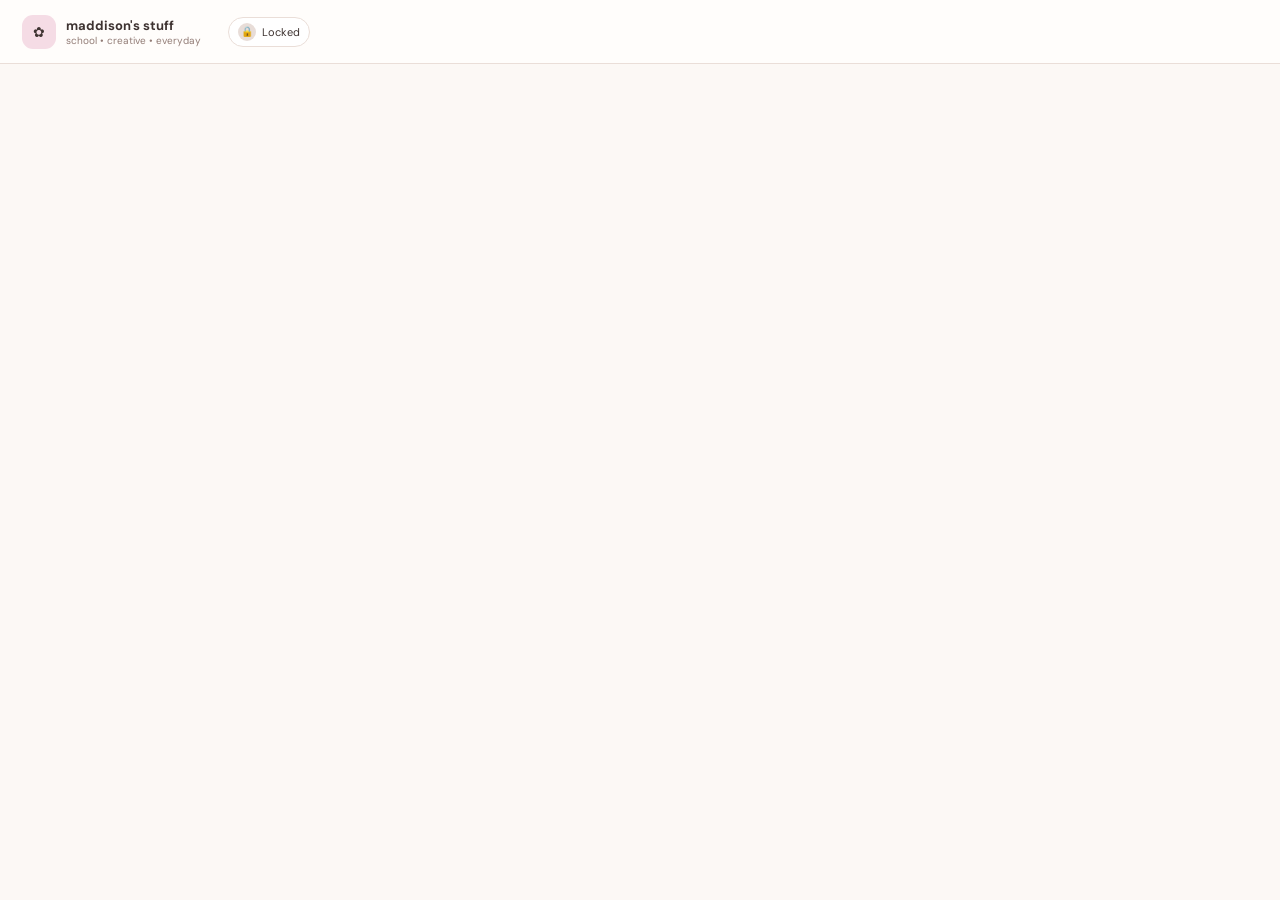
==== commit de9edac4: "Add files via upload" ====
--- a/index.html
+++ b/index.html
@@ -1,500 +1,315 @@
-<!DOCTYPE html>
+<!doctype html>
 <html lang="en">
 <head>
-<meta charset="UTF-8">
-<meta name="viewport" content="width=device-width, initial-scale=1.0">
-<title>maddison's stuff ♡</title>
+<meta charset="utf-8">
+<meta name="viewport" content="width=device-width, initial-scale=1">
+<title>Maddison's Stuff</title>
+<link rel="preconnect" href="https://fonts.googleapis.com">
+<link rel="preconnect" href="https://fonts.gstatic.com" crossorigin>
+<link href="https://fonts.googleapis.com/css2?family=Cormorant+Garamond:wght@500;600;700&family=DM+Sans:wght@400;500;600;700&display=swap" rel="stylesheet">
 <style>
-@import url('https://fonts.googleapis.com/css2?family=DM+Mono:wght@400;500&family=DM+Serif+Display&family=Libre+Baskerville:wght@400;700&display=swap');
 :root{
- --pink:#f4d7df;--pink2:#f7b5ca;--mint:#d8edc8;--mint2:#b9dcae;--blue:#dcebf4;
- --lav:#eae0f0;--cream:#fff3df;--paper:#fffdfb;--ink:#3f3433;--muted:#8c726b;
- --accent:#ea73a4;--line:#e8d9d4;--shadow:0 8px 25px rgba(89,58,52,.08);
-}
-*{box-sizing:border-box}body{margin:0;background:#fff;color:var(--ink);font-family:"Libre Baskerville",serif}
-button,input,select,textarea{font:inherit}button{cursor:pointer}
-button:hover{filter:brightness(.98);transform:translateY(-1px)}
-a{color:inherit}
-.hidden{display:none!important}
-
-/* EDITOR BAR */
-.editorbar{height:58px;background:#fff;border-bottom:1px solid #eadeda;display:flex;align-items:center;gap:18px;padding:0 18px;position:sticky;top:0;z-index:100}
-.brand{font-weight:bold;white-space:nowrap}.brand span{color:var(--accent)}
-.mode-pill{display:flex;align-items:center;gap:8px;background:#f9edf1;border-radius:999px;padding:6px 11px;font-size:12px}
-.switch{width:38px;height:21px;border:0;border-radius:99px;background:#ddd;position:relative;padding:0}
-.switch:after{content:"";position:absolute;width:17px;height:17px;border-radius:50%;background:#fff;left:2px;top:2px;transition:.2s}
-.switch.on{background:#64b67a}.switch.on:after{left:19px}
-.editor-center{display:flex;align-items:center;gap:10px;flex:1;justify-content:center}
-.editor-select{border:1px solid var(--line);border-radius:8px;padding:7px 12px;background:#fff}
-.editor-actions{display:flex;gap:7px}
-.smallbtn{border:1px solid var(--line);background:#fff;border-radius:8px;padding:7px 10px;font-size:12px}
-.publish{background:var(--accent);color:white;border-color:var(--accent)}
-
-/* EDITOR */
-.editor-layout{display:grid;grid-template-columns:285px 1fr;min-height:calc(100vh - 58px)}
-.panel{border-right:1px solid var(--line);background:#fffaf8;overflow:auto;max-height:calc(100vh - 58px);position:sticky;top:58px}
-.panel-tabs{display:grid;grid-template-columns:repeat(4,1fr);border-bottom:1px solid var(--line)}
-.tab{border:0;background:transparent;padding:13px 5px;font-size:11px}.tab.active{background:#fbe8ee;color:#c95f89;font-weight:bold}
-.panel-section{padding:15px;border-bottom:1px solid var(--line)}
-.panel-title{font-size:11px;letter-spacing:1px;color:var(--muted);font-weight:bold;margin-bottom:10px}
-.page-row{display:flex;align-items:center;gap:6px;padding:9px;border-radius:9px;margin:4px 0;font-size:12px}
-.page-row.active{background:#f9dfe7}.page-row:hover{background:#faedf0}
-.page-name{flex:1;cursor:pointer}.iconbtn{border:0;background:transparent;padding:3px;color:#8e7771}
-.add-page{width:100%;border:1px dashed #dfb6c3;background:#fff1f5;color:#c95f89;padding:8px;border-radius:8px}
-label{display:block;font-size:11px;color:var(--muted);margin:10px 0 5px}
-input,select,textarea{width:100%;border:1px solid var(--line);border-radius:8px;background:#fff;padding:8px;outline:none}
-textarea{min-height:80px;resize:vertical}
-.colorrow{display:flex;gap:6px}.colorrow input{height:35px;padding:2px}
-.range{width:100%}
-.block-add{display:grid;grid-template-columns:1fr 1fr;gap:6px}.block-add button{border:1px solid var(--line);background:#fff;border-radius:8px;padding:8px;font-size:11px}
-.danger{color:#b5525f!important;background:#fff1f1!important}
-
-/* PREVIEW */
-.preview-wrap{background:#f7f3f0;min-width:0}.site{max-width:1250px;margin:auto;background:#fff;min-height:calc(100vh - 58px)}
-.cover{height:150px;background:repeating-linear-gradient(90deg,#f2b3c9 0 5px,#fff2d9 5px 13px,#cce0bd 13px 19px,#fff5e5 19px 28px);position:relative;overflow:hidden}
-.cover:after{content:"✿  ♡  ✦  ❀  ♡  ✿";position:absolute;left:9%;top:35px;font-size:28px;letter-spacing:18px;opacity:.42}
-.site-header{padding:20px 45px 22px;text-align:center;background:#fff}
-.site-title{font:64px/1 "DM Serif Display",serif;color:#dc86a0;text-shadow:2px 2px #fff,2px 3px #8e6269;cursor:pointer}
-.site-subtitle{font:12px "DM Mono";letter-spacing:3px;color:#806661;margin-top:10px}
-.site-body{padding:0 42px 55px}.page-heading{text-align:center;font:26px "DM Mono";letter-spacing:7px;margin:18px 0 25px}.page-heading span{color:#a56d79}
-.preview-grid{display:grid;grid-template-columns:190px 1fr;gap:28px}
-.sidebar{padding-top:5px}.navhead{background:#f7e5df;padding:7px 10px;border-radius:6px;font-size:13px;margin:0 0 10px}.navlink{display:block;padding:7px 2px;font-size:12px;text-decoration:underline;cursor:pointer}.navbutton{width:100%;border:0;background:#f6c0d4;color:#714754;border-radius:5px;padding:8px;text-align:left;margin-bottom:10px}
-.main{min-width:0}.block-grid{display:grid;grid-template-columns:repeat(12,1fr);gap:16px}.block{grid-column:span 12;background:var(--paper);border:1px solid #f0e2de;border-radius:10px;padding:15px;position:relative;min-width:0}.block.w6{grid-column:span 6}.block.w4{grid-column:span 4}.block.w3{grid-column:span 3}.block.editor-selected{outline:2px solid var(--accent);outline-offset:2px}.editor-mode .block{cursor:grab}.editor-mode .block:active{cursor:grabbing}
-.block-tools{position:absolute;right:6px;top:6px;display:none;gap:4px;z-index:3}.editor-mode .block:hover .block-tools,.block.editor-selected .block-tools{display:flex}.block-tools button{border:1px solid var(--line);background:#fff;border-radius:5px;padding:3px 6px;font-size:10px}
-.block-title{font-size:13px;font-weight:bold;background:#f8e7e2;border-radius:6px;padding:6px 9px;margin-bottom:12px}
-.time{font:42px "DM Mono";color:#a87862}.quote{font:22px "DM Serif Display";line-height:1.35}.muted{font-size:11px;color:var(--muted)}
-.calendar-box{background:var(--mint);padding:15px;border-radius:10px}.monthrow{display:flex;justify-content:space-between;align-items:center;font:16px "DM Mono";margin-bottom:10px}.cal{display:grid;grid-template-columns:repeat(7,1fr);gap:2px;text-align:center;font-size:10px}.cal b{color:#9a766d;padding:5px}.cal span{padding:6px 2px;border-radius:50%}.cal .today{background:#a87966;color:#fff}
-.event{padding:8px 4px;border-bottom:1px solid #f0e1dd;font-size:11px}.dot{display:inline-block;width:8px;height:8px;border-radius:50%;background:#e57ba2;margin-right:7px}.dot.life{background:#8dbc76}.dot.other{background:#7aaed0}
-.countdown{padding:9px 0;border-bottom:1px solid #eaded8;display:flex;justify-content:space-between;font-size:11px}
-.class-grid{display:grid;grid-template-columns:repeat(3,1fr);gap:18px}.class-card{background:#f8e4e7;border-radius:9px;padding:15px;min-height:270px;display:flex;flex-direction:column;cursor:pointer}.class-card:nth-child(2n){background:#e4eff7}.class-card:nth-child(3n){background:#f3eaf5}.class-art{height:155px;background:#dcecf7;border-radius:10px;display:flex;align-items:center;justify-content:center;font-size:78px;margin-bottom:15px}.class-card:nth-child(2n) .class-art{background:#f8e8e5}.class-card:nth-child(3n) .class-art{background:#e7f1e3}.class-name{font-size:13px;font-weight:bold}.progress{height:8px;background:#fff;border-radius:99px;margin-top:12px;overflow:hidden}.progress i{display:block;height:100%;background:#d985a2}
-.assignment{display:grid;grid-template-columns:24px 1fr auto;gap:10px;align-items:center;background:#fff;border:1px solid var(--line);border-radius:8px;padding:9px;margin:7px 0;font-size:11px}.assignment.done{opacity:.5}.assignment.done strong{text-decoration:line-through}.tag{font-size:9px;padding:4px 7px;border-radius:99px;background:#dcebf4}.tag.high{background:#f5c5d1}.tag.medium{background:#f6ebc7}.tag.low{background:#d8edc8}
-.formrow{display:grid;grid-template-columns:1fr 120px 120px auto;gap:6px;background:#fbf0ec;padding:10px;border-radius:9px}.btnpink{border:0;background:#f3a6c1;color:#fff;border-radius:7px;padding:8px 11px}
-.todo{display:flex;gap:7px;margin:8px 0;font-size:12px}.todo input{width:auto}.quick{display:flex;justify-content:space-between;padding:7px 0;border-bottom:1px solid #eee}
-.portfolio-grid{display:grid;grid-template-columns:repeat(3,1fr);gap:13px}.piece{border:1px solid var(--line);border-radius:9px;overflow:hidden;background:#fff}.piece img{width:100%;height:130px;object-fit:cover;background:#eee}.piecebody{padding:10px}
-.clean-actions{display:none}.published .editor-only{display:none!important}.published .block-tools{display:none!important}.published .block{outline:none!important}.published .site-title,.published .site-subtitle{cursor:default}.published .panel{display:none}.published .preview-wrap{width:100%;background:#fff}.published .site{max-width:1250px}.published .block{cursor:default}.published .published-note{display:block}.published .editor-only{display:none}
-
-/* EDITOR SIDE SETTINGS */
-.setting-panel{display:none}.setting-panel.show{display:block}
-.small-note{font-size:10px;color:#9b817a;line-height:1.5}
-@media(max-width:1050px){.editor-layout{grid-template-columns:240px 1fr}.site-title{font-size:50px}.site-body{padding:0 24px 40px}.preview-grid{grid-template-columns:1fr}.sidebar{display:flex;gap:8px;flex-wrap:wrap}.navhead{width:100%}.navbutton{width:auto}.navlink{padding:8px}.class-grid,.portfolio-grid{grid-template-columns:1fr 1fr}}
-@media(max-width:720px){.editorbar{height:auto;min-height:58px;flex-wrap:wrap;padding:10px}.editor-center{order:3;width:100%}.editor-layout{display:block}.panel{position:static;max-height:none}.preview-grid{grid-template-columns:1fr}.class-grid,.portfolio-grid{grid-template-columns:1fr}.block.w6,.block.w4,.block.w3{grid-column:span 12}.site-body{padding:0 14px 30px}.site-title{font-size:40px}}
-
-/* VISUAL NOTION/CANVA EDITOR */
-.visual-modal{position:fixed;inset:0;background:rgba(50,35,35,.28);backdrop-filter:blur(4px);z-index:600;display:none;align-items:center;justify-content:center;padding:20px}
-.visual-modal.show{display:flex}
-.visual-card{width:min(560px,96vw);max-height:90vh;overflow:auto;background:#fffaf8;border:1px solid #ead9d5;border-radius:18px;box-shadow:0 25px 70px rgba(65,40,40,.22);padding:20px}
-.visual-head{display:flex;align-items:center;justify-content:space-between;margin-bottom:12px}
-.visual-head h3{margin:0;font:20px "DM Serif Display";color:#76555a}
-.visual-close{border:0;background:#f4e3e5;border-radius:50%;width:32px;height:32px}
-.visual-actions{display:flex;gap:8px;justify-content:flex-end;margin-top:15px}
-.uploadbox{border:2px dashed #e5b9c7;border-radius:12px;padding:18px;text-align:center;background:#fff4f7;cursor:pointer;color:#9c6879}
-.uploadbox:hover{background:#fce9ef}
-.direct-edit{outline:1px dashed transparent;border-radius:5px}
-.editor-mode .direct-edit:hover{outline-color:#e7a3b8;background:rgba(247,215,225,.25)}
-.editor-mode [contenteditable="true"]{outline:1px dashed #e7a3b8}
-.drag-handle{display:none}
-.editor-mode .drag-handle{display:inline-flex;position:absolute;left:7px;top:7px;border:0;background:#fff;border:1px solid #ead9d5;border-radius:5px;padding:3px 6px;font-size:10px;cursor:grab;z-index:4}
-.drop-target{outline:2px dashed #ea73a4!important;background:#fff2f6!important}
-.media-preview{max-width:100%;max-height:180px;border-radius:10px;display:block;margin-top:8px}
-.color-inputs{display:grid;grid-template-columns:1fr 1fr;gap:8px}
-.two{display:grid;grid-template-columns:1fr 1fr;gap:8px}
-.section-card{background:#fff;border:1px solid var(--line);border-radius:10px;padding:11px;margin-top:10px}
-#pageTitleDirect{cursor:text}
-@media(max-width:600px){.two,.color-inputs{grid-template-columns:1fr}}
+ --bg:#fcf8f5;--paper:#fffdfb;--ink:#3e3331;--muted:#927c76;--line:#eaded8;
+ --pink:#f5dce5;--pink2:#e8a8bd;--mint:#dff3d3;--blue:#e4eff8;--lav:#eee6f4;
+ --accent:#a87665;--shadow:0 12px 35px rgba(78,55,48,.07);--r:18px;
+}
+*{box-sizing:border-box}html{scroll-behavior:smooth}body{margin:0;background:var(--bg);color:var(--ink);font-family:"DM Sans",sans-serif;font-size:14px}button,input,textarea,select{font:inherit;color:inherit}button{cursor:pointer}a{color:inherit}
+.appbar{position:sticky;top:0;z-index:100;height:64px;display:flex;align-items:center;gap:16px;padding:0 22px;background:rgba(255,253,251,.94);backdrop-filter:blur(16px);border-bottom:1px solid var(--line)}
+.brand{display:flex;align-items:center;gap:10px;min-width:190px}.brand-mark{width:34px;height:34px;border-radius:11px;background:var(--pink);display:grid;place-items:center}.brand strong{font-size:13px}.brand small{display:block;color:var(--muted);font-size:10px}
+.nav{display:flex;align-items:center;gap:3px;flex:1;justify-content:center;overflow:auto}.nav button{border:0;background:transparent;padding:8px 11px;border-radius:10px;font-size:12px;white-space:nowrap}.nav button:hover,.nav button.active{background:#f7eee9}
+.actions{display:flex;align-items:center;gap:7px}.icon-btn,.soft-btn{border:1px solid var(--line);background:#fff;border-radius:10px;height:34px;min-width:34px;padding:0 10px}.icon-btn:hover,.soft-btn:hover{box-shadow:0 5px 15px rgba(70,45,40,.08)}
+.lock{display:flex;align-items:center;gap:6px;border:1px solid var(--line);background:#fff;border-radius:999px;padding:5px 9px;font-size:11px}.lock-dot{width:18px;height:18px;border-radius:50%;display:grid;place-items:center;background:#e8ddd8;font-size:10px}.lock.unlocked .lock-dot{background:var(--mint)}
+.cover{height:190px;position:relative;background:linear-gradient(115deg,#dfe9ce,#f6dce5 48%,#dcebf0);overflow:hidden;background-size:cover;background-position:center}.cover:after{content:"";position:absolute;inset:0;background:linear-gradient(180deg,transparent 55%,rgba(255,253,251,.18))}.cover-text{position:absolute;z-index:2;left:50%;top:52%;transform:translate(-50%,-50%);font-family:"Cormorant Garamond";font-size:72px;font-weight:600;white-space:nowrap;color:#8f5e67;text-shadow:1px 1px #fff,2px 2px #d8a4b4;letter-spacing:2px}.cover-actions{position:absolute;right:16px;top:14px;z-index:5;display:none;gap:6px}.unlocked .cover-actions{display:flex}
+.shell{max-width:1240px;margin:0 auto;padding:0 24px 70px}.page-head{padding:30px 0 22px;text-align:center}.page-title{font-family:"Cormorant Garamond";font-size:48px;line-height:1;margin:0;font-weight:600;letter-spacing:1px}.page-sub{margin-top:8px;color:var(--muted);font-size:12px;letter-spacing:.6px}
+.toolbar{display:flex;justify-content:space-between;align-items:center;margin:0 0 16px}.crumb{font-size:11px;color:var(--muted)}.toolbar-right{display:flex;gap:6px}.hidden{display:none!important}
+.grid{display:grid;grid-template-columns:repeat(12,minmax(0,1fr));gap:16px}.block{grid-column:span 12;position:relative;background:var(--paper);border:1px solid var(--line);border-radius:var(--r);padding:18px;box-shadow:var(--shadow);min-width:0}.w12{grid-column:span 12}.w8{grid-column:span 8}.w6{grid-column:span 6}.w4{grid-column:span 4}.w3{grid-column:span 3}
+.block:hover{box-shadow:0 15px 38px rgba(78,55,48,.09)}.block-head{display:flex;align-items:center;justify-content:space-between;gap:10px;margin-bottom:12px}.block-title{font-size:11px;letter-spacing:1.8px;text-transform:uppercase;color:#8b6d64;font-weight:700}.block-menu{display:none;gap:3px}.unlocked .block:hover .block-menu{display:flex}.block-menu button{border:1px solid var(--line);background:#fff;border-radius:7px;width:27px;height:27px;font-size:11px}.unlocked .editable:hover{outline:1px dashed #dca7b7;outline-offset:4px;cursor:text}
+.add-strip{display:none;grid-column:1/-1;border:1px dashed #d5b7bf;border-radius:14px;background:#fff7f8;padding:10px;text-align:center;color:#9e6f7d}.unlocked .add-strip{display:block}.add-strip button{border:0;background:transparent;color:#9e6f7d;font-size:12px}
+.hero-time{display:flex;align-items:end;justify-content:space-between;gap:10px}.clock{font-size:44px;letter-spacing:-2px;color:var(--accent);font-weight:600}.quote{font-family:"Cormorant Garamond";font-size:24px;line-height:1.15;color:#6f5750}.muted{color:var(--muted);font-size:11px}
+.calendar-mini{background:var(--mint);border-radius:14px;padding:14px}.cal-mini-head{display:flex;justify-content:space-between;align-items:center;margin-bottom:10px}.cal-mini-head button{border:0;background:rgba(255,255,255,.65);border-radius:8px;width:28px;height:28px}.cal-mini-grid{display:grid;grid-template-columns:repeat(7,1fr);gap:2px;text-align:center}.cal-mini-grid b{font-size:9px;color:#8c746c;padding:4px}.cal-mini-grid button{border:0;background:transparent;border-radius:50%;padding:7px 2px;font-size:10px}.cal-mini-grid button:hover{background:rgba(255,255,255,.7)}.cal-mini-grid button.today{background:#a97a69;color:#fff}.cal-mini-grid button.has{box-shadow:inset 0 -2px 0 #d985a2}
+.event-row{display:grid;grid-template-columns:8px 1fr auto;gap:9px;align-items:center;padding:9px 2px;border-bottom:1px solid #eee3de}.event-row:last-child{border-bottom:0}.event-dot{width:8px;height:8px;border-radius:50%;background:#d883a0}.event-dot.personal{background:#83aa72}.event-dot.other{background:#7fa9c2}.event-title{font-weight:600;font-size:12px}.event-meta{font-size:10px;color:var(--muted);margin-top:2px}.event-row button{border:0;background:transparent;color:var(--muted);font-size:10px}
+.count-row,.todo-row{display:flex;align-items:center;justify-content:space-between;gap:10px;padding:9px 0;border-bottom:1px solid #eee3de}.count-row:last-child,.todo-row:last-child{border-bottom:0}.count-num{font-weight:700;color:#a66f61}.todo-main{display:flex;align-items:center;gap:8px;min-width:0}.todo-main input{accent-color:#d982a0}.todo-main span{font-size:12px}.todo-main.done span{text-decoration:line-through;color:#aa9a95}.small-actions{display:flex;gap:2px}.small-actions button{border:0;background:transparent;color:var(--muted);font-size:10px}
+.class-grid{display:grid;grid-template-columns:repeat(3,minmax(0,1fr));gap:14px}.class-card{position:relative;min-height:225px;padding:14px;border-radius:16px;border:1px solid rgba(0,0,0,.04);display:flex;flex-direction:column;cursor:pointer;transition:.16s}.class-card:hover{transform:translateY(-2px);box-shadow:0 12px 25px rgba(70,45,40,.09)}.class-art{height:105px;border-radius:12px;background:rgba(255,255,255,.58);display:grid;place-items:center;font-size:48px;margin-bottom:12px}.class-name{font-size:13px;font-weight:700;line-height:1.25}.class-meta{font-size:10px;color:var(--muted);margin-top:4px}.progress-wrap{display:flex;align-items:center;gap:12px;margin-top:auto;padding-top:13px}.ring{width:52px;height:52px;flex:0 0 52px}.ring text{font-family:"DM Sans";font-size:11px;fill:#6e5953;font-weight:700}.progress-line{height:7px;background:#fff;border-radius:99px;overflow:hidden;flex:1}.progress-line i{height:100%;display:block;background:#d982a0;border-radius:99px}
+.port-grid{display:grid;grid-template-columns:repeat(3,minmax(0,1fr));gap:13px}.port-card{border:1px solid var(--line);border-radius:14px;overflow:hidden;background:#fff}.port-img{height:150px;width:100%;object-fit:cover;display:block;background:var(--lav)}.port-placeholder{height:150px;display:grid;place-items:center;background:var(--lav);font-size:42px}.port-body{padding:12px}.port-body strong{font-size:12px}.port-body p{font-size:10px;color:var(--muted);line-height:1.45}
+.note{white-space:pre-wrap;line-height:1.6;font-size:12px;color:#6d5954}.empty{padding:15px;text-align:center;color:var(--muted);font-size:11px;background:#fff8f6;border-radius:11px}
+.full-calendar{background:var(--paper);border:1px solid var(--line);border-radius:20px;box-shadow:var(--shadow);overflow:hidden}.fc-head{display:flex;align-items:center;justify-content:space-between;padding:18px 20px;border-bottom:1px solid var(--line)}.fc-head h2{margin:0;font-family:"Cormorant Garamond";font-size:30px;font-weight:600}.fc-actions{display:flex;gap:6px}.fc-actions button{border:1px solid var(--line);background:#fff;border-radius:9px;padding:7px 10px;font-size:11px}.fc-filter{display:flex;gap:6px;padding:10px 18px;border-bottom:1px solid var(--line)}.fc-filter button{border:0;background:#f7efeb;border-radius:999px;padding:6px 10px;font-size:10px}.fc-filter button.active{background:#e7c4cf}.month-grid{display:grid;grid-template-columns:repeat(7,1fr)}.weekday{padding:10px;border-right:1px solid var(--line);border-bottom:1px solid var(--line);font-size:9px;text-transform:uppercase;letter-spacing:1px;color:var(--muted)}.day-cell{min-height:125px;border-right:1px solid var(--line);border-bottom:1px solid var(--line);padding:7px;position:relative;background:#fff}.day-cell:nth-child(7n){border-right:0}.day-cell.muted-day{background:#fcf8f5;color:#b9aaa5}.day-num{width:25px;height:25px;display:grid;place-items:center;border-radius:50%;font-size:10px;margin-bottom:5px}.day-num.today{background:#a97a69;color:#fff}.day-cell:hover{background:#fffaf8}.day-add{display:none;position:absolute;right:7px;top:7px;border:0;background:#f3e5e7;border-radius:50%;width:23px;height:23px}.unlocked .day-cell:hover .day-add{display:block}.day-event{display:block;border:0;width:100%;text-align:left;background:#f5dce5;border-radius:6px;padding:5px 6px;margin:3px 0;font-size:9px;white-space:nowrap;overflow:hidden;text-overflow:ellipsis}.day-event.personal{background:#e0efd7}.day-event.other{background:#e3eef6}.agenda{display:none}.agenda.open{display:block}
+.day-pop{width:min(760px,96vw);max-height:88vh;overflow:auto;background:#fffdfb;border-radius:20px;border:1px solid var(--line);box-shadow:0 30px 80px rgba(60,43,39,.2)}.day-pop-head{display:flex;justify-content:space-between;align-items:center;padding:18px 20px;border-bottom:1px solid var(--line)}.day-pop-head h3{margin:0;font-family:"Cormorant Garamond";font-size:29px}.day-schedule{padding:10px 18px 20px}.schedule-row{display:grid;grid-template-columns:70px 1fr;min-height:58px;border-bottom:1px solid #f0e6e1}.schedule-time{padding:13px 10px 13px 0;color:var(--muted);font-size:10px;text-align:right}.schedule-content{border-left:1px solid var(--line);padding:8px 0 8px 14px}.schedule-event{position:relative;border-radius:10px;padding:9px 11px;background:#f5dce5;border-left:4px solid #d982a0}.schedule-event.personal{background:#e2f0d9;border-left-color:#83aa72}.schedule-event.other{background:#e4eff8;border-left-color:#7fa9c2}.schedule-event strong{font-size:11px}.schedule-event small{display:block;color:#7e6c67;font-size:9px;margin-top:2px}.day-pop-foot{padding:12px 18px;border-top:1px solid var(--line);display:flex;justify-content:flex-end;gap:7px}
+.class-pop{width:min(760px,96vw);max-height:90vh;overflow:auto;background:#fffdfb;border-radius:20px;border:1px solid var(--line);box-shadow:0 30px 80px rgba(60,43,39,.2)}.class-pop-head{display:flex;align-items:center;justify-content:space-between;padding:18px 20px;border-bottom:1px solid var(--line)}.class-pop-head h3{margin:0;font-family:"Cormorant Garamond";font-size:31px}.class-info{display:grid;grid-template-columns:1fr 1fr;gap:10px;padding:16px 20px}.info-card{background:#faf3ef;border-radius:12px;padding:12px}.info-card b{font-size:9px;text-transform:uppercase;letter-spacing:1px;color:var(--muted)}.assignment-list{padding:0 20px 18px}.assignment-item{display:grid;grid-template-columns:25px 1fr auto;gap:9px;align-items:center;padding:10px;border:1px solid var(--line);border-radius:11px;margin:7px 0;background:#fff}.assignment-item input{accent-color:#d982a0}.assignment-item strong{font-size:11px}.assignment-item small{display:block;color:var(--muted);font-size:9px;margin-top:2px}.pill{display:inline-block;padding:4px 7px;border-radius:99px;font-size:8px;background:#e9f0f4}.pill.high{background:#f4c5d1}.pill.medium{background:#f5edc9}.pill.low{background:#deeed4}.class-pop-foot{padding:12px 20px;border-top:1px solid var(--line);display:flex;justify-content:space-between;gap:7px}
+.custom-menu{position:fixed;z-index:300;left:50%;bottom:24px;transform:translateX(-50%);display:none;background:#fffdfb;border:1px solid var(--line);box-shadow:0 15px 40px rgba(70,45,40,.14);border-radius:14px;padding:7px;gap:5px}.unlocked .custom-menu.show{display:flex}.custom-menu button{border:0;background:#f8efec;border-radius:9px;padding:8px 10px;font-size:10px}.custom-menu button:hover{background:#f2dce2}
+.modal-backdrop{position:fixed;inset:0;z-index:500;display:none;align-items:center;justify-content:center;padding:16px;background:rgba(54,38,36,.25);backdrop-filter:blur(5px)}.modal-backdrop.open{display:flex}.modal{width:min(560px,96vw);max-height:88vh;overflow:auto;background:#fffdfb;border:1px solid var(--line);border-radius:18px;box-shadow:0 30px 80px rgba(54,38,36,.2)}.modal-head{display:flex;justify-content:space-between;align-items:center;padding:16px 18px;border-bottom:1px solid var(--line)}.modal-head h3{margin:0;font-family:"Cormorant Garamond";font-size:25px}.modal-body{padding:18px}.modal-foot{padding:12px 18px;border-top:1px solid var(--line);display:flex;justify-content:flex-end;gap:7px}.field{margin-bottom:12px}.field label{display:block;font-size:9px;text-transform:uppercase;letter-spacing:1px;color:var(--muted);margin-bottom:5px}.field input,.field textarea,.field select{width:100%;border:1px solid var(--line);background:#fff;border-radius:9px;padding:9px 10px;outline:none}.field textarea{min-height:100px;resize:vertical}.grid2{display:grid;grid-template-columns:1fr 1fr;gap:10px}.upload{border:1px dashed #d5aeba;border-radius:10px;background:#fff5f7;padding:15px;text-align:center;color:#9c6a79;cursor:pointer}.embed-preview{margin-top:10px;border:1px solid var(--line);border-radius:12px;overflow:hidden;background:#f7f0ed}.embed-preview iframe{width:100%;height:260px;border:0}.embed-link{display:block;padding:16px;text-decoration:none}
+.toast{position:fixed;right:18px;bottom:18px;z-index:900;background:#493a38;color:#fff;border-radius:10px;padding:10px 13px;font-size:11px;opacity:0;transform:translateY(8px);pointer-events:none;transition:.18s}.toast.show{opacity:1;transform:none}
+@media(max-width:900px){.brand{min-width:auto}.brand small{display:none}.nav{justify-content:flex-start}.class-grid,.port-grid{grid-template-columns:1fr 1fr}.w8,.w6,.w4,.w3{grid-column:span 6}.day-cell{min-height:100px}.cover-text{font-size:54px}}
+@media(max-width:650px){.appbar{height:auto;min-height:62px;flex-wrap:wrap;padding:8px 12px}.nav{order:3;flex-basis:100%;overflow-x:auto}.actions{margin-left:auto}.actions .soft-btn{display:none}.shell{padding:0 13px 50px}.page-title{font-size:39px}.cover{height:145px}.cover-text{font-size:38px}.grid2,.class-info{grid-template-columns:1fr}.w8,.w6,.w4,.w3{grid-column:span 12}.class-grid,.port-grid{grid-template-columns:1fr}.month-grid{font-size:8px}.day-cell{min-height:84px;padding:4px}.day-event{font-size:8px}.weekday{padding:7px 3px}.brand strong{font-size:11px}}
+
+
+/* v4: simpler navigation, individual countdowns, flip clock, goals, class pages */
+.brand{cursor:pointer}.nav{display:none!important}.cover{cursor:pointer}.cover .cover-actions{cursor:default}
+.flip-clock{display:flex;align-items:center;gap:7px;margin:2px 0 8px}.flip-digit{width:52px;height:66px;position:relative;perspective:260px}.flip-digit .top,.flip-digit .bottom{position:absolute;left:0;width:100%;height:50%;overflow:hidden;display:flex;align-items:center;justify-content:center;background:#f5e6e2;border:1px solid #ead7d2;color:#8f685c;font-size:35px;font-weight:600;line-height:1;font-variant-numeric:tabular-nums}.flip-digit .top{top:0;border-radius:10px 10px 4px 4px;align-items:flex-end;padding-bottom:0}.flip-digit .bottom{bottom:0;border-radius:4px 4px 10px 10px;align-items:flex-start;padding-top:0;border-top-color:#d9c1ba}.flip-sep{font-family:"Cormorant Garamond";font-size:31px;color:#9b756b;margin-top:-2px}
+.countdown-grid{display:grid;grid-template-columns:repeat(3,minmax(0,1fr));gap:13px}.count-card{background:#fffdfb;border:1px solid var(--line);border-radius:15px;padding:15px;min-height:112px;position:relative;box-shadow:0 8px 22px rgba(78,55,48,.045)}.count-card:hover{transform:translateY(-1px);box-shadow:0 12px 25px rgba(78,55,48,.08)}.count-label{font-family:"Cormorant Garamond";font-size:20px;line-height:1.05}.count-number{font-size:31px;font-weight:600;color:#9a6f62;margin-top:8px;letter-spacing:-1px}.count-date{font-size:9px;color:var(--muted);margin-top:2px}
+.goals-grid{display:grid;grid-template-columns:1fr 1fr;gap:13px}.goal-panel{padding:14px;border-radius:14px;background:#faf1ee}.goal-panel.life{background:#eef5e8}.goal-panel h3{font-family:"Cormorant Garamond";font-size:21px;margin:0 0 9px}.goal-row{display:flex;gap:8px;align-items:flex-start;padding:8px 0;border-bottom:1px solid rgba(120,90,80,.1)}.goal-row:last-child{border-bottom:0}.goal-row input{margin-top:2px}.goal-row span{font-size:11px;line-height:1.4}.goal-row.done span{text-decoration:line-through;color:var(--muted)}
+.home-links{display:grid;grid-template-columns:repeat(4,minmax(0,1fr));gap:13px}.home-link{border:1px solid var(--line);border-radius:15px;padding:17px;background:#fffdfb;text-align:left;min-height:100px;transition:.16s;cursor:pointer}.home-link:hover{transform:translateY(-2px);box-shadow:var(--shadow)}.home-link .home-icon{font-size:25px;margin-bottom:10px}.home-link strong{display:block;font-family:"Cormorant Garamond";font-size:21px}.home-link small{color:var(--muted);font-size:9px;line-height:1.4}
+.class-page-hero{display:grid;grid-template-columns:auto 1fr auto;gap:18px;align-items:center;padding:8px 0 20px}.class-page-icon{width:84px;height:84px;border-radius:22px;display:grid;place-items:center;font-size:42px;background:var(--pink)}.class-page-name{font-family:"Cormorant Garamond";font-size:39px;line-height:1}.class-page-meta{font-size:11px;color:var(--muted);margin-top:6px}.class-page-actions{display:flex;gap:7px;align-items:center}.class-section{background:#fffdfb;border:1px solid var(--line);border-radius:18px;padding:18px}.class-section h3{font-family:"Cormorant Garamond";font-size:24px;margin:0}.class-details{display:grid;grid-template-columns:repeat(3,1fr);gap:12px;margin-top:12px}.class-detail{padding:13px;border-radius:12px;background:#faf3f0}.class-detail b{font-size:9px;text-transform:uppercase;letter-spacing:1px;color:var(--muted)}.class-detail div{margin-top:6px;font-size:11px;line-height:1.5}.assignment-page-row{display:grid;grid-template-columns:28px 1fr auto auto;gap:10px;align-items:center;padding:12px 0;border-bottom:1px solid #f0e6e1}.assignment-page-row:last-child{border-bottom:0}.assignment-page-row strong{font-size:12px}.assignment-page-row small{display:block;color:var(--muted);font-size:9px;margin-top:3px}.back-home{border:0;background:transparent;color:var(--muted);font-size:10px;padding:0;cursor:pointer}.back-home:hover{color:var(--ink)}
+@media(max-width:850px){.countdown-grid,.home-links{grid-template-columns:1fr 1fr}.class-page-hero{grid-template-columns:auto 1fr}.class-page-actions{grid-column:1/-1}.class-details{grid-template-columns:1fr}.flip-digit{width:45px;height:58px}.flip-digit .top,.flip-digit .bottom{font-size:31px}}
+@media(max-width:600px){.countdown-grid,.home-links,.goals-grid{grid-template-columns:1fr}.flip-clock{gap:4px}.flip-digit{width:40px;height:54px}.flip-digit .top,.flip-digit .bottom{font-size:27px}.class-page-name{font-size:32px}}
 </style>
 </head>
 <body>
-
-<div id="editorBar" class="editorbar">
-  <div class="brand">✿ dashboard <span>editor</span> ✿</div>
-  <div class="mode-pill"><button id="modeSwitch" class="switch on" onclick="toggleMode()"></button><span id="modeText">EDIT MODE</span></div>
-  <div class="editor-center">
-    <span style="font-size:11px;color:#8c726b">You are editing</span>
-    <select id="pageSelect" class="editor-select" onchange="openPage(this.value)"></select>
+<header class="appbar">
+  <div class="brand"><div class="brand-mark">✿</div><div><strong>maddison's stuff</strong><small>school • creative • everyday</small></div></div>
+  <nav class="nav" id="nav"></nav>
+  <div class="actions">
+    <button class="lock" id="lockBtn" onclick="toggleLock()" title="Unlock page editing"><span class="lock-dot" id="lockDot">🔒</span><span id="lockText">Locked</span></button>
   </div>
-  <div class="editor-actions">
-    <button class="smallbtn" onclick="saveDraft()">↧ Save</button>
-    <button class="smallbtn" onclick="exportData()">⇩ Export</button>
-    <button class="smallbtn" onclick="document.getElementById('importFile').click()">⇧ Import</button>
-    <button class="smallbtn" onclick="openSettings()">⚙ Settings</button>
-    <button class="smallbtn publish" onclick="publish()">Publish Changes</button>
+</header>
+<main id="app"></main>
+<div class="custom-menu" id="customMenu">
+  <button onclick="createWidget('countdown')">◷ Countdown</button>
+  <button onclick="createWidget('image')">▧ Image</button>
+  <button onclick="createWidget('embed')">↗ Embed</button>
+  <button onclick="createWidget('text')">T Text</button>
+</div>
+<div class="modal-backdrop" id="backdrop" onclick="backdropClose(event)"><div class="modal" id="modal"></div></div>
+<div class="toast" id="toast"></div>
+<script>
+const KEY='student-notion-dashboard-v4';
+const oldKey='maddison-polished-dashboard-v1';
+const starter={title:"maddison's stuff",subtitle:'school • creative • everyday',cover:'',classes:[
+{id:'c1',name:'NCAPS Digital Media & Tech',icon:'💻',color:'#dcecf7',website:'',exam:'',notes:'',assignments:[{id:'a1',name:'Website homepage',due:'2026-08-18',priority:'High',status:'In progress'},{id:'a2',name:'Digital media reflection',due:'2026-08-20',priority:'Medium',status:'Not started'},{id:'a3',name:'Tech vocabulary',due:'2026-08-21',priority:'Low',status:'Complete'},{id:'a4',name:'Design project',due:'2026-08-25',priority:'High',status:'Not started'}]},
+{id:'c2',name:'AP Language & Comp',icon:'📖',color:'#f8e8e5',website:'',exam:'',notes:'',assignments:[{id:'a5',name:'Summer reading response',due:'2026-08-19',priority:'Medium',status:'Not started'},{id:'a6',name:'Rhetorical analysis',due:'2026-08-22',priority:'High',status:'Not started'},{id:'a7',name:'Vocabulary quiz',due:'2026-08-26',priority:'Medium',status:'Not started'},{id:'a8',name:'Argument essay',due:'2026-08-28',priority:'High',status:'Complete'}]},
+{id:'c3',name:'AP Statistics',icon:'📄',color:'#e6eff7',website:'',exam:'',notes:'',assignments:[{id:'a9',name:'Chapter 1 practice',due:'2026-08-18',priority:'Medium',status:'Not started'},{id:'a10',name:'Statistical investigation',due:'2026-08-23',priority:'High',status:'Not started'},{id:'a11',name:'Chapter 1 quiz',due:'2026-08-27',priority:'Medium',status:'Not started'},{id:'a12',name:'Data analysis worksheet',due:'2026-08-29',priority:'Low',status:'Not started'}]}],
+events:[{id:'e1',title:'AP Lang Essay Due',date:'2026-08-20',time:'',category:'school',notes:''},{id:'e2',title:'Bio Test',date:'2026-08-21',time:'',category:'school',notes:''},{id:'e3',title:'Dentist Appointment',date:'2026-08-23',time:'2:30 PM',category:'personal',notes:'Bring insurance card.'},{id:'e4',title:'Marketing Project Due',date:'2026-08-30',time:'',category:'school',notes:''}],
+countdowns:[{id:'d1',name:'End of School Year',date:'2027-06-04'},{id:'d2',name:'My Birthday',date:'2026-11-11'}],
+todos:[{id:'t1',text:'finish marketing project',done:false},{id:'t2',text:'study for bio test',done:false},{id:'t3',text:'workout',done:false}],
+portfolio:[{id:'p1',name:'Portfolio Piece 1',description:'Add your project story here.',image:''},{id:'p2',name:'Portfolio Piece 2',description:'Show another favorite design.',image:''}],
+widgets:[{id:'w1',type:'text',title:'A LITTLE REMINDER',text:'you do not have to have everything figured out ♡',w:6},{id:'w2',type:'countdown',title:'COUNTDOWNS',w:6},{id:'w3',type:'todo',title:'TO DO LIST',w:6},{id:'w4',type:'events',title:'UPCOMING',w:6}],
+portfolioNotes:'Write project ideas, college requirements, application notes, and anything you want to remember.',goals:{school:[{id:'g1',text:'Stay on top of assignments',done:false},{id:'g2',text:'Build a strong college portfolio',done:false}],life:[{id:'g3',text:'Make time for things I enjoy',done:false},{id:'g4',text:'Keep a healthy routine',done:false}]}};
+let data=load();let page='home';let unlocked=false;let cursor=new Date(new Date().getFullYear(),new Date().getMonth(),1);let calFilter='all';let modalState=null;let history=[],future=[];
+function clone(x){return JSON.parse(JSON.stringify(x))}function uid(p='id'){return p+'-'+Date.now().toString(36)+'-'+Math.random().toString(36).slice(2,6)}function esc(v=''){return String(v).replace(/[&<>"']/g,m=>({'&':'&amp;','<':'&lt;','>':'&gt;','"':'&quot;',"'":'&#39;'}[m]))}
+function load(){try{let raw=localStorage.getItem(KEY)||localStorage.getItem(oldKey);if(raw){let d=JSON.parse(raw);return normalize(d)}}catch(e){}return clone(starter)}
+function normalize(d){d=clone(d||{});let x=clone(starter);Object.assign(x,d);x.classes=Array.isArray(d.classes)?d.classes:[];x.events=Array.isArray(d.events)?d.events:[];x.countdowns=Array.isArray(d.countdowns)?d.countdowns:[];x.todos=Array.isArray(d.todos)?d.todos:[];x.portfolio=Array.isArray(d.portfolio)?d.portfolio:[];x.widgets=Array.isArray(d.widgets)?d.widgets:[];x.goals=d.goals&&typeof d.goals==='object'?d.goals:{school:[],life:[]};x.goals.school=Array.isArray(x.goals.school)?x.goals.school:[];x.goals.life=Array.isArray(x.goals.life)?x.goals.life:[];x.events.forEach(e=>{if(e.category==='life')e.category='personal';if(!e.notes)e.notes='' });x.classes.forEach(c=>{c.assignments=Array.isArray(c.assignments)?c.assignments:[];c.assignments.forEach(a=>{if(!a.id)a.id=uid('a')})});return x}
+function save(){localStorage.setItem(KEY,JSON.stringify(data))}function checkpoint(){history.push(clone(data));if(history.length>40)history.shift();future=[];save()}function undo(){if(!history.length)return toast('Nothing to undo');future.push(clone(data));data=history.pop();save();render();toast('Undone')}function redo(){if(!future.length)return toast('Nothing to redo');history.push(clone(data));data=future.pop();save();render();toast('Redone')}
+function toast(t){let e=document.getElementById('toast');e.textContent=t;e.classList.add('show');clearTimeout(window.__toast);window.__toast=setTimeout(()=>e.classList.remove('show'),1500)}
+function toggleLock(){unlocked=!unlocked;document.body.classList.toggle('unlocked',unlocked);document.getElementById('lockText').textContent=unlocked?'Editing':'Locked';document.getElementById('lockDot').textContent=unlocked?'✎':'🔒';render();}
+function go(p){page=p;closeModal();render()}
+function navHTML(){return ''}
+function render(){
+  document.getElementById('nav').innerHTML='';
+  document.getElementById('lockBtn').classList.toggle('unlocked',unlocked);
+  document.getElementById('lockText').textContent=unlocked?'Editing':'Locked';
+  document.getElementById('lockDot').textContent=unlocked?'✎':'🔒';
+  document.body.classList.toggle('unlocked',unlocked);
+  let content=page==='calendar'?calendarPage():page==='school'?schoolPage():page==='portfolio'?portfolioPage():page.startsWith('class:')?classPage(page.slice(6)):homePage();
+  document.getElementById('app').innerHTML=content;
+  startClock();
+  startFlipClock();
+}
+function topPage(name,sub,coverOverride=''){
+  return `<div class="cover" onclick="${name==='home page'?'':"go('home')"}" style="${(coverOverride||data.cover)?`background-image:url('${esc(coverOverride||data.cover)}')`:''}">
+    <div class="cover-text editable" ${unlocked?`contenteditable="true" data-edit="site-title" onblur="commitInline(this)" onclick="event.stopPropagation()"`:''}>${esc(data.title)}</div>
+    <div class="cover-actions" onclick="event.stopPropagation()">${unlocked?`<button class="soft-btn" onclick="uploadCover()">change cover</button><button class="soft-btn" onclick="editCoverTitle()">title</button>`:''}</div>
   </div>
-</div>
-
-<div id="editorLayout" class="editor-layout editor-mode">
-  <aside class="panel">
-    <div class="panel-tabs">
-      <button class="tab active" id="tabPages" onclick="tab('pages')">♧<br>Pages</button>
-      <button class="tab" id="tabWidgets" onclick="tab('widgets')">▦<br>Widgets</button>
-      <button class="tab" id="tabDesign" onclick="tab('design')">✿<br>Design</button>
-      <button class="tab" id="tabSettings" onclick="tab('settings')">⚙<br>Settings</button>
-    </div>
-
-    <div id="panelPages">
-      <div class="panel-section">
-        <div class="panel-title">EDIT PAGES</div>
-        <div id="pageList"></div>
-        <button class="add-page" onclick="addPage()">＋ Add New Page</button>
-      </div>
-      <div class="panel-section" id="pageSettings"></div>
-    </div>
-
-    <div id="panelWidgets" class="hidden">
-      <div class="panel-section">
-        <div class="panel-title">ADD TO SELECTED PAGE</div>
-        <div class="block-add">
-          <button onclick="addBlock('text')">T Text</button>
-          <button onclick="addBlock('image')">▧ Image</button>
-          <button onclick="addBlock('calendar')">▦ Calendar</button>
-          <button onclick="addBlock('events')">♡ Events</button>
-          <button onclick="addBlock('countdowns')">◷ Countdown</button>
-          <button onclick="addBlock('todo')">☑ To Do</button>
-          <button onclick="addBlock('quicklinks')">↗ Quick Links</button>
-          <button onclick="addBlock('classes')">📚 Classes</button>
-          <button onclick="addBlock('portfolio')">🎨 Portfolio</button>
-          <button onclick="addBlock('notes')">✎ Notes</button>
-          <button onclick="addBlock('spacer')">↕ Spacer</button>
-          <button onclick="addBlock('divider')">— Divider</button>
-        </div>
-      </div>
-      <div class="panel-section">
-        <div class="panel-title">SELECT A BLOCK</div>
-        <div id="blockInspector"><div class="small-note">Click a block in the preview to edit its text, size, color, image, or position.</div></div>
-      </div>
-    </div>
-
-    <div id="panelDesign" class="hidden">
-      <div class="panel-section">
-        <div class="panel-title">SITE DESIGN</div>
-        <label>Background</label><input id="designBg" type="color" onchange="site.settings.bg=this.value;saveDraft();render()">
-        <label>Accent</label><input id="designAccent" type="color" onchange="site.settings.accent=this.value;saveDraft();render()">
-        <label>Pink</label><input id="designPink" type="color" onchange="site.settings.pink=this.value;saveDraft();render()">
-        <label>Mint</label><input id="designMint" type="color" onchange="site.settings.mint=this.value;saveDraft();render()">
-        <label>Font</label><select id="designFont" onchange="site.settings.font=this.value;saveDraft();render()">
-          <option value="Libre Baskerville">Libre Baskerville</option><option value="Georgia">Georgia</option><option value="Arial">Arial</option><option value="DM Mono">DM Mono</option>
-        </select>
-        <label>Base size</label><input id="designSize" class="range" type="range" min="12" max="19" onchange="site.settings.size=this.value;saveDraft();render()">
-        <label>Card roundness</label><input id="designRadius" class="range" type="range" min="0" max="25" onchange="site.settings.radius=this.value;saveDraft();render()">
-        <p class="small-note">The design controls affect the published site too. You can change the colors and typography without touching the code.</p>
-      </div>
-    </div>
-
-    <div id="panelSettings" class="hidden">
-      <div class="panel-section">
-        <div class="panel-title">WEBSITE SETTINGS</div>
-        <label>Website title</label><input id="siteTitleInput" oninput="site.title=this.value;saveDraft();renderHeaderOnly()">
-        <label>Subtitle</label><input id="siteSubtitleInput" oninput="site.subtitle=this.value;saveDraft();renderHeaderOnly()">
-        <label>Published mode</label><select onchange="site.settings.publishedDefault=this.value==='published';saveDraft()"><option value="editor">Open in editor</option><option value="published">Open published</option></select>
-        <hr style="border:0;border-top:1px solid var(--line);margin:15px 0">
-        <button class="smallbtn danger" onclick="resetSite()">Reset dashboard to starter</button>
-      </div>
-    </div>
-  </aside>
-
-  <section class="preview-wrap">
-    <div id="site" class="site"></div>
-  </section>
-</div>
-
-<div id="publishedOnly" class="hidden"></div>
-<input id="importFile" class="hidden" type="file" accept=".json" onchange="importData(event)"><button id="editBubble" class="smallbtn publish hidden" style="position:fixed;right:18px;bottom:18px;z-index:300;box-shadow:0 8px 20px rgba(80,50,50,.18)" onclick="toggleMode()">✎ Edit dashboard</button>
-
-<script>
-const starter={
- title:"maddison's stuff",
- subtitle:"school • life • creative things • everything",
- settings:{bg:"#fdf8f4",accent:"#ea73a4",pink:"#f4d7df",mint:"#d8edc8",font:"Libre Baskerville",size:16,radius:10,publishedDefault:false},
- pages:[
-  {id:"home",name:"home page",icon:"⌂",cover:"",layout:"dashboard",blocks:[
-   {id:"b1",type:"time",title:"TODAY",w:4},
-   {id:"b2",type:"calendar",title:"CALENDAR",w:4},
-   {id:"b3",type:"countdowns",title:"COUNTDOWNS",w:4},
-   {id:"b4",type:"todo",title:"TO DO LIST",w:4},
-   {id:"b5",type:"events",title:"UPCOMING EVENTS",w:4},
-   {id:"b6",type:"quicklinks",title:"QUICK LINKS",w:4},
-   {id:"b7",type:"notes",title:"NOTES",w:6,text:"Write whatever you need here — reminders, ideas, inspiration, college notes, or just things you want to remember."},
-   {id:"b8",type:"text",title:"INSPIRATION",w:6,text:"make it cute, make it useful ♡"},
-  ]},
-  {id:"school",name:"school dashboard",icon:"📚",cover:"",layout:"dashboard",blocks:[{id:"s1",type:"classes",title:"CLASSES",w:12},{id:"s2",type:"calendar",title:"SCHOOL CALENDAR",w:6},{id:"s3",type:"events",title:"UPCOMING SCHOOL EVENTS",w:6}]},
-  {id:"assignments",name:"assignments",icon:"☑",cover:"",layout:"dashboard",blocks:[{id:"a1",type:"classes",title:"MY CLASSES",w:12}]},
-  {id:"calendar",name:"calendar",icon:"▦",cover:"",layout:"dashboard",blocks:[{id:"c1",type:"calendar",title:"CALENDAR",w:6},{id:"c2",type:"events",title:"ALL EVENTS",w:6},{id:"c3",type:"countdowns",title:"COUNTDOWNS",w:6},{id:"c4",type:"todo",title:"CALENDAR TO DO",w:6}]},
-  {id:"portfolio",name:"graphic design portfolio",icon:"🎨",cover:"",layout:"dashboard",blocks:[{id:"p1",type:"portfolio",title:"COLLEGE PORTFOLIO",w:12},{id:"p2",type:"notes",title:"PORTFOLIO NOTES",w:6},{id:"p3",type:"quicklinks",title:"DESIGN LINKS",w:6}]},
-  {id:"life",name:"my life",icon:"♡",cover:"",layout:"dashboard",blocks:[{id:"l1",type:"todo",title:"LIFE TO DO",w:4},{id:"l2",type:"countdowns",title:"COUNTDOWNS",w:4},{id:"l3",type:"notes",title:"LIFE NOTES",w:4},{id:"l4",type:"events",title:"LIFE EVENTS",w:12}]}
- ],
- classes:[
-  {id:"cl1",name:"NCAPS Digital Media & Tech",icon:"💻",color:"#dcecf7",website:"",exam:"",notes:"",assignments:[
-   {name:"Website homepage",due:"Aug 18",priority:"High",status:"In progress"},
-   {name:"Digital media reflection",due:"Aug 20",priority:"Medium",status:"Not started"},
-   {name:"Tech vocabulary",due:"Aug 21",priority:"Low",status:"Complete"},
-   {name:"Design project",due:"Aug 25",priority:"High",status:"Not started"}]},
-  {id:"cl2",name:"AP Language & Comp",icon:"📖",color:"#f8e8e5",website:"",exam:"",notes:"",assignments:[
-   {name:"Summer reading response",due:"Aug 19",priority:"Medium",status:"Not started"},
-   {name:"Rhetorical analysis",due:"Aug 22",priority:"High",status:"Not started"},
-   {name:"Vocabulary quiz",due:"Aug 26",priority:"Medium",status:"Not started"},
-   {name:"Argument essay",due:"Aug 28",priority:"High",status:"Complete"}]},
-  {id:"cl3",name:"AP Statistics",icon:"📄",color:"#e6eff7",website:"",exam:"",notes:"",assignments:[
-   {name:"Chapter 1 practice",due:"Aug 18",priority:"Medium",status:"Not started"},
-   {name:"Statistical investigation",due:"Aug 23",priority:"High",status:"Not started"},
-   {name:"Chapter 1 quiz",due:"Aug 27",priority:"Medium",status:"Not started"},
-   {name:"Data analysis worksheet",due:"Aug 29",priority:"Low",status:"Not started"}]}
- ],
- events:[
-  {id:"e1",title:"AP Lang Essay Due",date:"2026-08-20",time:"",category:"school"},
-  {id:"e2",title:"Bio Test",date:"2026-08-21",time:"",category:"school"},
-  {id:"e3",title:"Dentist Appointment",date:"2026-08-23",time:"2:30 PM",category:"life"},
-  {id:"e4",title:"Marketing Project Due",date:"2026-08-30",time:"",category:"school"}
- ],
- countdowns:[{id:"d1",name:"End of School Year",date:"2027-06-04"},{id:"d2",name:"My Birthday",date:"2026-11-11"},{id:"d3",name:"Summer Break",date:"2027-06-05"}],
- todos:[{id:"t1",text:"finish marketing project",done:false},{id:"t2",text:"study for bio test",done:false},{id:"t3",text:"workout",done:false},{id:"t4",text:"call mom",done:false}],
- quickLinks:[
-  {name:"Google Classroom",url:"https://classroom.google.com"},
-  {name:"ChatGPT",url:"https://chatgpt.com"},
-  {name:"Gemini",url:"https://gemini.google.com"},
-  {name:"Canva",url:"https://www.canva.com"}
- ],
- portfolio:[
-  {id:"p1",name:"Portfolio Piece 1",description:"Add your project story here.",image:""},
-  {id:"p2",name:"Portfolio Piece 2",description:"Show another favorite design.",image:""},
-  {id:"p3",name:"Portfolio Piece 3",description:"Show your college-ready work.",image:""}
- ],
- notes:""
-};
-let site=JSON.parse(localStorage.getItem("maddisonNotionSite")||"null")||structuredClone(starter);
-let currentPage=site.pages[0].id, selectedBlock=null, editing=true, currentClass=null, dragged=null;
-
-function saveDraft(){localStorage.setItem("maddisonNotionSite",JSON.stringify(site));toast("saved ♡")}
-function publish(){localStorage.setItem("maddisonNotionPublished",JSON.stringify(site));toast("published ♡")}
-function toast(t){let x=document.getElementById("toast");if(!x){x=document.createElement("div");x.id="toast";Object.assign(x.style,{position:"fixed",bottom:"18px",right:"18px",zIndex:500,background:"#493838",color:"#fff",padding:"10px 14px",borderRadius:"10px",fontSize:"12px"});document.body.appendChild(x)}x.textContent=t;x.style.display="block";setTimeout(()=>x.style.display="none",1400)}
-function esc(s=""){return String(s).replace(/[&<>"']/g,m=>({"&":"&amp;","<":"&lt;",">":"&gt;",'"':"&quot;","'":"&#039;"}[m]))}
-function getPage(){return site.pages.find(p=>p.id===currentPage)||site.pages[0]}
-function openPage(id){currentPage=id;selectedBlock=null;render()}
-function render(){
- applyTheme();renderBar();renderPanel();renderSite()
-}
-function applyTheme(){
- let s=site.settings, r=document.documentElement;
- r.style.setProperty("--pink",s.pink);r.style.setProperty("--mint",s.mint);r.style.setProperty("--accent",s.accent);r.style.setProperty("--bg",s.bg);r.style.setProperty("--paper","#fffdfb");r.style.setProperty("--radius",s.radius+"px");
- document.body.style.fontFamily=s.font+", serif";document.body.style.fontSize=s.size+"px"
-}
-function renderBar(){
- document.getElementById("pageSelect").innerHTML=site.pages.map(p=>`<option value="${p.id}" ${p.id===currentPage?"selected":""}>${esc(p.name)}</option>`).join("");
- document.getElementById("modeSwitch").className="switch "+(editing?"on":"");document.getElementById("modeText").textContent=editing?"EDIT MODE":"PREVIEW (PUBLISHED)";
- document.getElementById("editorLayout").classList.toggle("editor-mode",editing)
-}
-function renderPanel(){
- document.getElementById("pageList").innerHTML=site.pages.map(p=>`<div class="page-row ${p.id===currentPage?"active":""}">
- <span>${esc(p.icon||"□")}</span><span class="page-name" onclick="openPage('${p.id}')">${esc(p.name)}</span>
- <button class="iconbtn" onclick="renamePage('${p.id}')">✎</button><button class="iconbtn" onclick="deletePage('${p.id}')">♙</button></div>`).join("");
- let p=getPage();
- document.getElementById("pageSettings").innerHTML=`<div class="panel-title">CUSTOMIZE SELECTED PAGE</div>
- <label>Page name</label><input value="${esc(p.name)}" oninput="p.name=this.value" onchange="saveDraft();renderBar();renderSite()">
- <label>Page icon</label><input value="${esc(p.icon||"")}" oninput="p.icon=this.value" onchange="saveDraft();renderPanel();renderSite()">
- <label>Cover image URL</label><input value="${esc(p.cover||"")}" placeholder="https://..." onchange="p.cover=this.value;saveDraft();renderSite()">
- <label>Page background</label><input type="color" value="${site.settings.bg}" onchange="site.settings.bg=this.value;saveDraft();render()">
- <label>Page options</label><button class="smallbtn" onclick="duplicatePage('${p.id}')">Duplicate page</button>
- <button class="smallbtn danger" onclick="deletePage('${p.id}')">Delete page</button>`;
- if(selectedBlock) renderInspector()
- document.getElementById("siteTitleInput").value=site.title;document.getElementById("siteSubtitleInput").value=site.subtitle;
- document.getElementById("designBg").value=site.settings.bg;document.getElementById("designAccent").value=site.settings.accent;document.getElementById("designPink").value=site.settings.pink;document.getElementById("designMint").value=site.settings.mint;document.getElementById("designFont").value=site.settings.font;document.getElementById("designSize").value=site.settings.size;document.getElementById("designRadius").value=site.settings.radius;
-}
-function renderSite(){
- let p=getPage();
- let cover=p.cover?`<div class="cover" style="background-image:url('${esc(p.cover)}');background-size:cover;background-position:center"></div>`:`<div class="cover"></div>`;
- document.getElementById("site").innerHTML=`${cover}<header class="site-header"><div class="site-title">${esc(site.title)}</div><div class="site-subtitle">${esc(site.subtitle)}</div></header>
- <div class="site-body"><div class="page-heading">${decor()} <span>${esc(p.name.toLowerCase())}</span> ${decor()}</div>
- <div class="preview-grid"><aside class="sidebar">${renderSidebar()}</aside><main class="main"><div class="block-grid" id="blockGrid">${p.blocks.map((b,i)=>renderBlock(b,i)).join("")}</div></main></div></div>`;
- document.querySelectorAll(".block").forEach(el=>{
-   el.draggable=editing;
-   el.addEventListener("click",e=>{if(editing && !e.target.closest("button") && !e.target.closest("input") && !e.target.closest("textarea") && !e.target.closest("a")){e.stopPropagation();selectedBlock=el.dataset.id;renderPanel();renderSite()}});
-   el.addEventListener("dragstart",e=>{if(!editing)return;dragged=el.dataset.id;el.style.opacity=".55";e.dataTransfer.effectAllowed="move"});
-   el.addEventListener("dragend",e=>{el.style.opacity="";document.querySelectorAll(".drop-target").forEach(x=>x.classList.remove("drop-target"))});
-   el.addEventListener("dragover",e=>{if(editing){e.preventDefault();el.classList.add("drop-target")}});
-   el.addEventListener("dragleave",e=>el.classList.remove("drop-target"));
-   el.addEventListener("drop",e=>{if(!editing)return;e.preventDefault();el.classList.remove("drop-target");moveBlock(dragged,el.dataset.id)});
- });
- if(selectedBlock){let x=document.querySelector(`[data-id="${selectedBlock}"]`);if(x)x.classList.add("editor-selected")}
-}
-function decor(){return "❀⋆｡°✩"}
-function renderSidebar(){
- let p=getPage();
- return `<button class="navbutton" onclick="openPage('${site.pages[0].id}')">← BACK</button>
- <div class="navhead">QUICK ACCESS</div>
- ${site.pages.slice(0,4).map(x=>`<div class="navlink" onclick="openPage('${x.id}')">${esc(x.icon||"✿")} ${esc(x.name)}</div>`).join("")}
- <div class="navhead">NAVIGATION</div>${site.pages.map(x=>`<div class="navlink" onclick="openPage('${x.id}')">${esc(x.name)}</div>`).join("")}
- <div class="navhead">QUICK LINKS</div>${site.quickLinks.map((l,i)=>`<a class="navlink" href="${esc(l.url)}" target="_blank">${esc(l.name)} ↗</a>`).join("")}`;
-}
-function renderBlock(b,i){
- let cls=`block w${b.w||12}`;
- let inner="";
- if(b.type==="time")inner=`<div class="block-title direct-edit" onclick="directEditBlock('${b.id}','title')">${esc(b.title||"TODAY")}</div><div class="time" id="clock"></div><div class="muted" id="date"></div><div class="quote direct-edit" onclick="directEditBlock('${b.id}','text')" style="margin-top:22px">${esc(b.text||"make it cute, make it useful ♡")}</div>`;
- if(b.type==="text")inner=`<div class="block-title direct-edit" onclick="directEditBlock('${b.id}','title')">${esc(b.title||"TEXT")}</div><div class="quote direct-edit" onclick="directEditBlock('${b.id}','text')">${esc(b.text||"Click this text to edit it.")}</div>`;
- if(b.type==="notes")inner=`<div class="block-title direct-edit" onclick="directEditBlock('${b.id}','title')">${esc(b.title||"NOTES")}</div><textarea class="editor-only" onchange="updateBlockField('${b.id}','text',this.value)" placeholder="Type your notes...">${esc(b.text||"")}</textarea><div class="published-note">${esc(b.text||"No notes yet.")}</div>`;
- if(b.type==="image")inner=`<div class="block-title direct-edit" onclick="directEditBlock('${b.id}','title')">${esc(b.title||"IMAGE")}</div>${b.image?`<img class="media-preview" src="${esc(b.image)}">`:`<div class="uploadbox editor-only" onclick="openImagePicker('${b.id}')">＋ Upload an image from your computer</div>`}`;
- if(b.type==="calendar")inner=calendarHTML(b.title);
- if(b.type==="events")inner=`<div class="block-title direct-edit" onclick="directEditBlock('${b.id}','title')">${esc(b.title||"EVENTS")}</div>${site.events.slice().sort((a,c)=>a.date.localeCompare(c.date)).slice(0,7).map(eventHTML).join("")||'<div class="muted">No events yet.</div>'}<button class="btnpink" onclick="addEvent()">＋ Add Event</button>`;
- if(b.type==="countdowns")inner=`<div class="block-title direct-edit" onclick="directEditBlock('${b.id}','title')">${esc(b.title||"COUNTDOWNS")}</div>${site.countdowns.map((d,i)=>`<div class="countdown"><span>${esc(d.name)}</span><b>${daysUntil(d.date)} days</b>${editing?`<button class="iconbtn" onclick="deleteCountdown(${i})">×</button>`:""}</div>`).join("")}<button class="btnpink editor-only" onclick="addCountdown()">＋ Add Countdown</button>`;
- if(b.type==="todo")inner=`<div class="block-title direct-edit" onclick="directEditBlock('${b.id}','title')">${esc(b.title||"TO DO LIST")}</div>${site.todos.map((t,i)=>`<div class="todo"><input type="checkbox" ${t.done?"checked":""} onchange="toggleTodo(${i})"><span>${esc(t.text)}</span>${editing?`<button class="iconbtn" onclick="deleteTodo(${i})">×</button>`:""}</div>`).join("")}<button class="btnpink" onclick="addTodo()">＋ Add Item</button>`;
- if(b.type==="quicklinks")inner=`<div class="block-title direct-edit" onclick="directEditBlock('${b.id}','title')">${esc(b.title||"QUICK LINKS")}</div>${site.quickLinks.map((l,i)=>`<div class="quick"><a href="${esc(l.url)}" target="_blank">${esc(l.name)} ↗</a>${editing?`<button class="iconbtn" onclick="editLink(${i})">✎</button>`:""}</div>`).join("")}<button class="btnpink editor-only" onclick="addLink()">＋ Add Link</button>`;
- if(b.type==="classes")inner=`<div class="block-title direct-edit" onclick="directEditBlock('${b.id}','title')">${esc(b.title||"CLASSES")}</div><div class="class-grid">${site.classes.map(c=>classCard(c)).join("")}</div><button class="btnpink editor-only" onclick="addClass()">＋ Add Class</button>`;
- if(b.type==="portfolio")inner=`<div class="block-title direct-edit" onclick="directEditBlock('${b.id}','title')">${esc(b.title||"GRAPHIC DESIGN PORTFOLIO")}</div><div class="portfolio-grid">${site.portfolio.map((x,i)=>`<div class="piece">${x.image?`<img src="${esc(x.image)}">`:`<div style="height:130px;background:#eee4f0;display:flex;align-items:center;justify-content:center;font-size:50px">🎨</div>`}<div class="piecebody"><b>${esc(x.name)}</b><p class="muted">${esc(x.description)}</p>${editing?`<button class="smallbtn" onclick="editPortfolio(${i})">edit</button>`:""}</div></div>`).join("")}</div><button class="btnpink editor-only" onclick="addPortfolio()">＋ Add Project</button>`;
- if(b.type==="spacer")inner=`<div style="height:80px"></div>`;
- if(b.type==="divider")inner=`<div style="height:1px;background:#eaded9"></div>`;
- return `<section class="${cls}" data-id="${b.id}" style="${b.bg?`background:${esc(b.bg)}`:""}">${editing?`<button class="drag-handle" title="Drag to move">⠿</button><div class="block-tools"><button onclick="event.stopPropagation();openVisualEditor('${b.id}')">✎ Edit</button><button onclick="event.stopPropagation();moveBlockUp('${b.id}')">↑</button><button onclick="event.stopPropagation();moveBlockDown('${b.id}')">↓</button><button onclick="event.stopPropagation();duplicateBlock('${b.id}')">⧉</button><button onclick="event.stopPropagation();deleteBlock('${b.id}')">×</button></div>`:""}${inner}</section>`;
-}
-
+  <div class="shell">
+    ${name==='home page'?'':`<div style="padding-top:18px"><button class="back-home" onclick="go('home')">← home</button></div>`}
+    <div class="page-head"><h1 class="page-title editable" ${unlocked?`contenteditable="true" data-edit="site-title" onblur="commitInline(this)"`:''}>${esc(data.title)}</h1>
+    <div class="page-sub editable" ${unlocked?`contenteditable="true" data-edit="site-subtitle" onblur="commitInline(this)"`:''}>${esc(data.subtitle)}</div></div>
+    ${name && name!=='home page'?`<div class="toolbar"><div class="crumb">${esc(name)}</div><div class="toolbar-right">${unlocked?`<button class="soft-btn" onclick="addWidgetMenu()">＋ widget</button><button class="soft-btn" onclick="undo()">↶</button><button class="soft-btn" onclick="redo()">↷</button>`:''}</div></div>`:''}`
+}
+function endPage(){return `</div>`}
+function homePage(){
+return topPage('home page','')+`<div class="grid">
+${widgetBlock({id:'time',type:'time',title:data.homeTimeTitle||'TODAY',w:4},timeBlock())}
+${miniCalendarBlock()}
+${countdownHomeBlock()}
+${goalsBlock()}
+${eventsBlock(data.homeEventsTitle||'UPCOMING',6)}
+${widgetBlock({id:'home-links',title:'STUDENT SPACE',w:6},`<div class="home-links">
+<button class="home-link" onclick="go('school')"><div class="home-icon">📚</div><strong>Student dashboard</strong><small>classes, assignments, exams & progress</small></button>
+<button class="home-link" onclick="go('calendar')"><div class="home-icon">🗓️</div><strong>Calendar</strong><small>school, life & your whole day</small></button>
+<button class="home-link" onclick="go('portfolio')"><div class="home-icon">🎨</div><strong>Portfolio</strong><small>college work & creative projects</small></button>
+${unlocked?`<button class="home-link" onclick="addWidgetMenu()"><div class="home-icon">＋</div><strong>New widget</strong><small>make your own countdown, image, embed or note</small></button>`:''}
+</div>`)}
+${data.widgets.map(renderCustomWidget).join('')}
+<div class="add-strip"><button onclick="addWidgetMenu()">＋ add a custom widget</button></div>
+</div>`+endPage()}
+function widgetBlock(b,inner){return `<section class="block w${b.w||12}" id="${esc(b.id)}"><div class="block-head"><div class="block-title editable" ${unlocked?`contenteditable="true" data-widget-title="${esc(b.id)}" onblur="commitInline(this)"`:''}>${esc(b.title||'')}</div>${unlocked?`<div class="block-menu"><button onclick="editWidgetTitle('${b.id}')">✎</button><button onclick="removeFixed('${b.id}')">×</button></div>`:''}</div>${inner||''}</section>`}
+function startClock(){
+  const tick=()=>{
+    const d=new Date(); let h=d.getHours()%12||12, hs=String(h).padStart(2,'0'), ms=String(d.getMinutes()).padStart(2,'0');
+    document.querySelectorAll('[data-flip-key]').forEach(el=>{let key=el.dataset.flipKey;let value=key.startsWith('h')?hs[Number(key.slice(1))]:ms[Number(key.slice(1))];el.textContent=value||'0'});
+    document.querySelectorAll('[data-ampm]').forEach(el=>el.textContent=d.getHours()>=12?'PM':'AM');
+    let x=document.getElementById('date');if(x)x.textContent=d.toLocaleDateString(undefined,{weekday:'long',month:'long',day:'numeric',year:'numeric'});
+  };tick();clearInterval(window.__clock);window.__clock=setInterval(tick,1000)
+}
+function startFlipClock(){startClock()}
+function flipDigit(kind,index){return `<div class="flip-digit"><div class="top" data-flip-key="${kind}${index}">0</div><div class="bottom" data-flip-key="${kind}${index}">0</div></div>`}
+function timeBlock(){
+  let editableQuote=unlocked?' contenteditable="true" data-edit="home-quote" onblur="commitInline(this)"':'';
+  return '<div class="hero-time"><div><div class="flip-clock">'+
+    flipDigit('h',0)+flipDigit('h',1)+'<div class="flip-sep">:</div>'+
+    flipDigit('m',0)+flipDigit('m',1)+'<span data-ampm style="font-size:10px;color:var(--muted);align-self:flex-end;margin:0 0 7px 2px">AM</span>'+
+    '</div><div class="muted" id="date"></div></div>'+
+    '<div class="quote editable"'+editableQuote+'>'+esc(data.homeQuote||'make it cute, make it useful ♡')+'</div></div>';
+}
+function miniCalendarBlock(){
+  let y=cursor.getFullYear(),m=cursor.getMonth(),first=new Date(y,m,1).getDay(),days=new Date(y,m+1,0).getDate();
+  let c=['S','M','T','W','T','F','S'].map(function(x){return '<b>'+x+'</b>'}).join('');
+  for(let i=0;i<first;i++)c+='<span></span>';
+  let now=new Date();
+  for(let d=1;d<=days;d++){
+    let date=iso(y,m+1,d),today=date===iso(now.getFullYear(),now.getMonth()+1,now.getDate()),has=data.events.some(function(e){return e.date===date});
+    c+='<button class="'+(today?'today ':'')+(has?'has':'')+'" onclick="openDay(\''+date+'\')">'+d+'</button>';
+  }
+  return widgetBlock({id:'mini-cal',title:data.homeCalTitle||'CALENDAR',w:4},
+    '<div class="calendar-mini"><div class="cal-mini-head"><button onclick="moveMonth(-1)">‹</button><strong>'+cursor.toLocaleString(undefined,{month:'long'})+'</strong><button onclick="moveMonth(1)">›</button></div><div class="cal-mini-grid">'+c+'</div><div class="muted" style="margin-top:9px;text-align:center">school + personal</div></div>');
+}
+function moveMonth(n){cursor=new Date(cursor.getFullYear(),cursor.getMonth()+n,1);render()}
+function eventsBlock(title,w=6){
+  let list=[...data.events].sort(eventSort).slice(0,6);
+  let body=list.length?list.map(function(e){return eventRow(e)}).join(''):'<div class="empty">No events yet.</div>';
+  body+='<div style="margin-top:10px"><button class="soft-btn" onclick="addEvent()">＋ add event</button></div>';
+  return widgetBlock({id:'events',title,w},body);
+}
+function eventSort(a,b){return (a.date+' '+(a.time||'')).localeCompare(b.date+' '+(b.time||''))}
+function eventRow(e){
+  let actions=unlocked?'<div class="small-actions"><button onclick="editEvent(\''+e.id+'\')">edit</button><button onclick="deleteEvent(\''+e.id+'\')">×</button></div>':'';
+  let meta=formatDate(e.date)+(e.time?' • '+esc(e.time):'')+' • '+(e.category==='personal'?'personal':'school');
+  return '<div class="event-row"><span class="event-dot '+esc(e.category)+'"></span><button style="text-align:left;border:0;background:transparent;padding:0" onclick="openEvent(\''+e.id+'\')"><div class="event-title">'+esc(e.title)+'</div><div class="event-meta">'+meta+'</div></button>'+actions+'</div>';
+}
+
+function renderCustomWidget(w){
+  if(w.type==='countdown') return widgetBlock(w,'<div class="count-label">'+esc(w.name||'My countdown')+'</div><div class="count-number">'+Math.max(0,daysUntil(w.date||todayISO()))+'<span style="font-size:12px"> days</span></div><div class="count-date">'+formatDate(w.date)+'</div>'+ (unlocked?'<div class="small-actions" style="margin-top:9px"><button onclick="editCustom(\''+w.id+'\')">edit</button><button onclick="deleteWidget(\''+w.id+'\')">×</button></div>':''));
+  if(w.type==='image') return widgetBlock(w,(w.image?'<img src="'+esc(w.image)+'" style="width:100%;max-height:390px;object-fit:cover;border-radius:12px;display:block">':'<div class="empty">No image yet.</div>')+(unlocked?'<div style="margin-top:10px"><button class="soft-btn" onclick="editCustom(\''+w.id+'\')">edit</button></div>':''));
+  if(w.type==='embed') return widgetBlock(w,(w.url?'<div class="embed-preview">'+(w.embed?'<iframe src="'+esc(w.url)+'" loading="lazy"></iframe>':'<a class="embed-link" href="'+esc(w.url)+'" target="_blank" rel="noopener">open link ↗</a>')+'</div>':'<div class="empty">No link yet.</div>')+(unlocked?'<div style="margin-top:10px"><button class="soft-btn" onclick="editCustom(\''+w.id+'\')">edit</button></div>':''));
+  return widgetBlock(w,'<div class="note editable" '+(unlocked?'onclick="editCustom(\''+w.id+'\')"':'')+'>'+esc(w.text||'Write here...')+'</div>');
+}
+function addWidgetMenu(){document.getElementById('customMenu').classList.toggle('show')}
+function createWidget(type){
+  if(!unlocked){toast('Unlock to customize your page');return}
+  let w={id:uid('w'),type,title:type==='countdown'?'COUNTDOWN':type==='image'?'IMAGE':type==='embed'?'EMBED':'TEXT',w:6};
+  if(type==='countdown'){w.name='My countdown';w.date=todayISO()}
+  if(type==='image')w.image='';
+  if(type==='embed'){w.url='';w.embed=false}
+  if(type==='text')w.text='Write something here.';
+  checkpoint();data.widgets.push(w);document.getElementById('customMenu').classList.remove('show');render();setTimeout(function(){editCustom(w.id)},0)
+}
+function editCustom(id){
+  let w=data.widgets.find(function(x){return x.id===id});if(!w)return;
+  openModal('<div class="modal-head"><h3>Edit widget</h3><button class="icon-btn" onclick="closeModal()">×</button></div><div class="modal-body">'+
+  '<div class="field"><label>Widget title</label><input id="cwTitle" value="'+esc(w.title||'')+'" autofocus></div>'+
+  (w.type==='image'?'<div class="field"><label>Image URL</label><input id="cwImage" value="'+esc(w.image||'')+'" placeholder="https://..."></div><div class="upload" onclick="uploadWidgetImage(\''+w.id+'\')">upload image from computer</div>':'')+
+  (w.type==='embed'?'<div class="field"><label>Link / embed URL</label><input id="cwUrl" value="'+esc(w.url||'')+'" placeholder="https://..."></div><div class="field"><label>Display</label><select id="cwEmbed"><option value="0" '+(!w.embed?'selected':'')+'>Open as link</option><option value="1" '+(w.embed?'selected':'')+'>Try to embed</option></select></div>':'')+
+  (w.type==='countdown'?'<div class="field"><label>Countdown name</label><input id="cwName" value="'+esc(w.name||'My countdown')+'"></div><div class="field"><label>Date</label><input id="cwDate" type="date" value="'+esc(w.date||todayISO())+'"></div>':'')+
+  (w.type==='text'?'<div class="field"><label>Text</label><textarea id="cwText">'+esc(w.text||'')+'</textarea></div>':'')+
+  '<div class="field"><label>Width</label><select id="cwWidth"><option value="12" '+(w.w==12?'selected':'')+'>Full</option><option value="6" '+(w.w==6?'selected':'')+'>Half</option><option value="4" '+(w.w==4?'selected':'')+'>Third</option></select></div></div>'+
+  '<div class="modal-foot"><button class="soft-btn" onclick="deleteWidget(\''+w.id+'\')">delete</button><button class="soft-btn" onclick="closeModal()">cancel</button><button class="soft-btn" onclick="saveCustom(\''+w.id+'\')">save</button></div>');
+}
+function saveCustom(id){
+  let w=data.widgets.find(function(x){return x.id===id});if(!w)return;checkpoint();
+  w.title=document.getElementById('cwTitle').value.trim()||'WIDGET';w.w=Number(document.getElementById('cwWidth').value);
+  if(w.type==='image')w.image=document.getElementById('cwImage').value.trim();
+  if(w.type==='embed'){w.url=document.getElementById('cwUrl').value.trim();w.embed=document.getElementById('cwEmbed').value==='1'}
+  if(w.type==='countdown'){w.name=document.getElementById('cwName').value.trim()||'My countdown';w.date=document.getElementById('cwDate').value}
+  if(w.type==='text')w.text=document.getElementById('cwText').value;
+  closeModal();render()
+}
+function deleteWidget(id){if(!unlocked)return;checkpoint();data.widgets=data.widgets.filter(function(w){return w.id!==id});closeModal();render()}
+
+function ringSVG(pct,size){let r=(size-8)/2,circ=2*Math.PI*r,off=circ-(pct/100)*circ;return '<svg class="ring" viewBox="0 0 '+size+' '+size+'" width="'+size+'" height="'+size+'"><circle cx="'+size/2+'" cy="'+size/2+'" r="'+r+'" fill="none" stroke="#ffffff" stroke-width="5" opacity=".72"/><circle cx="'+size/2+'" cy="'+size/2+'" r="'+r+'" fill="none" stroke="#a87665" stroke-width="5" stroke-linecap="round" stroke-dasharray="'+circ+'" stroke-dashoffset="'+off+'" transform="rotate(-90 '+size/2+' '+size/2+')"/><text x="50%" y="53%" text-anchor="middle">'+pct+'%</text></svg>'}
+
+function schoolPage(){
+  let total=0,done=0;data.classes.forEach(function(c){total+=c.assignments.length;done+=c.assignments.filter(function(a){return a.status==='Complete'}).length});let pct=total?Math.round(done/total*100):0;
+  return topPage('student dashboard','')+'<div class="grid">'+
+  '<section class="block w12"><div class="block-head"><div class="block-title">YOUR SCHOOL</div><div class="muted">'+done+' of '+total+' assignments complete</div></div><div style="display:flex;align-items:center;gap:18px"><div>'+ringSVG(pct,76)+'</div><div style="flex:1"><div style="font-family:Cormorant Garamond;font-size:29px">keep moving toward your goals ♡</div><div class="progress-line" style="margin-top:9px"><i style="width:'+pct+'%"></i></div></div></div></section>'+
+  '<section class="block w12"><div class="block-head"><div class="block-title">CLASSES</div>'+(unlocked?'<button class="soft-btn" onclick="addClass()">＋ class</button>':'')+'</div><div class="class-grid">'+data.classes.map(classCard).join('')+'</div></section>'+
+  '<section class="block w6"><div class="block-head"><div class="block-title">EXAMS</div></div>'+data.classes.map(function(c){return c.exam?'<div class="event-row"><span class="event-dot school"></span><div><div class="event-title">'+esc(c.name)+'</div><div class="event-meta">'+esc(c.exam)+'</div></div></div>':''}).join('')||'<div class="empty">Add exam dates on each class page.</div>'+'</section>'+
+  '<section class="block w6"><div class="block-head"><div class="block-title">UPCOMING SCHOOL</div></div>'+data.events.filter(function(e){return e.category==='school'}).sort(eventSort).slice(0,5).map(eventRow).join('')||'<div class="empty">No school events yet.</div>'+'</section>'+
+  '</div>'+endPage()
+}
 function classCard(c){
- let done=c.assignments.filter(a=>a.status==="Complete").length,p=c.assignments.length?Math.round(done/c.assignments.length*100):0;
- return `<div class="class-card" onclick="openClass('${c.id}')"><div class="class-art" style="background:${esc(c.color)}">${esc(c.icon)}</div><div class="class-name">${esc(c.name)}</div><div class="muted">${done}/${c.assignments.length} complete</div><div class="progress"><i style="width:${p}%"></i></div><button class="smallbtn" style="margin-top:auto">open class →</button></div>`;
-}
-function eventHTML(e){return `<div class="event"><span class="dot ${esc(e.category)}"></span><b>${esc(e.title)}</b><div class="muted">${formatDate(e.date)} ${e.time?"• "+esc(e.time):""}</div>${editing?`<button class="iconbtn" onclick="editEvent('${e.id}')">✎</button><button class="iconbtn" onclick="deleteEvent('${e.id}')">×</button>`:""}</div>`}
-function calendarHTML(title){
- let d=new Date(),y=d.getFullYear(),m=d.getMonth(),first=new Date(y,m,1).getDay(),days=new Date(y,m+1,0).getDate(),cells="";
- ["S","M","T","W","T","F","S"].forEach(x=>cells+=`<b>${x}</b>`);
- for(let i=0;i<first;i++)cells+="<span></span>";
- for(let n=1;n<=days;n++){let today=n===new Date().getDate();cells+=`<span class="${today?"today":""}">${n}</span>`}
- return `<div class="calendar-box"><div class="monthrow"><button class="iconbtn">‹</button><span>${d.toLocaleString(undefined,{month:"long"})} ${y}</span><button class="iconbtn">›</button></div><div class="cal">${cells}</div><div class="muted" style="margin-top:10px">● school &nbsp; ● life &nbsp; ● other</div></div>`;
-}
-function renderInspector(){
- let b=getPage().blocks.find(x=>x.id===selectedBlock);if(!b)return;
- document.getElementById("blockInspector").innerHTML=`<label>Block title</label><input value="${esc(b.title||"")}" onchange="b.title=this.value;saveDraft();renderSite()">
- <label>Block text</label><textarea onchange="b.text=this.value;saveDraft();renderSite()">${esc(b.text||"")}</textarea>
- <label>Width</label><select onchange="b.w=this.value;saveDraft();renderSite()"><option value="12" ${b.w==12?"selected":""}>Full</option><option value="6" ${b.w==6?"selected":""}>Half</option><option value="4" ${b.w==4?"selected":""}>One third</option><option value="3" ${b.w==3?"selected":""}>One quarter</option></select>
- ${b.type==="image"?`<label>Image URL</label><input value="${esc(b.image||"")}" placeholder="https://..." onchange="b.image=this.value;saveDraft();renderSite()">`:""}
- <label>Background</label><input type="color" value="${b.bg||"#fffdfb"}" onchange="b.bg=this.value;saveDraft();renderSite()">
- <button class="smallbtn danger" style="margin-top:10px" onclick="deleteBlock('${b.id}')">Delete block</button>`;
-}
-
-function updateBlockField(id,key,value){
- let b=getPage().blocks.find(x=>x.id===id); if(!b)return;
- b[key]=value; saveDraft();
-}
-function directEditBlock(id,key){
- if(!editing)return;
- let b=getPage().blocks.find(x=>x.id===id); if(!b)return;
- openVisualEditor(id,key);
-}
-let visualTarget=null, visualDraft={};
-function openVisualEditor(id){
- let b=getPage().blocks.find(x=>x.id===id); if(!b)return;
- visualTarget=id; visualDraft=structuredClone(b);
- document.getElementById("visualTitle").textContent="Edit “"+(b.title||b.type)+"”";
- document.getElementById("visualContent").innerHTML=`
-   <div class="section-card">
-    <label>Title</label><input id="veTitle" value="${esc(b.title||"")}">
-    <label>Text / description</label><textarea id="veText">${esc(b.text||"")}</textarea>
-   </div>
-   <div class="section-card">
-    <div class="two"><div><label>Width</label><select id="veWidth"><option value="12">Full width</option><option value="6">Half</option><option value="4">One third</option><option value="3">Quarter</option></select></div>
-    <div><label>Background</label><input id="veBg" type="color" value="${b.bg||"#fffdfb"}"></div></div>
-   </div>
-   ${b.type==="image"?`<div class="section-card"><label>Image</label><div class="uploadbox" onclick="openImagePicker('${id}')">＋ Choose an image from your computer</div><input id="veImageUrl" placeholder="Or paste an image URL" value="${esc(b.image||"")}">${b.image?`<img class="media-preview" src="${esc(b.image)}">`:""}</div>`:""}
-   <div class="section-card"><div class="small-note">Tip: You can drag this block anywhere on the page. Click any text with a dotted outline to edit it quickly.</div></div>`;
- document.getElementById("veWidth").value=b.w||12;
- document.getElementById("visualModal").classList.add("show");
-}
-function saveVisualEditor(){
- let b=getPage().blocks.find(x=>x.id===visualTarget); if(!b)return;
- b.title=document.getElementById("veTitle").value;
- b.text=document.getElementById("veText").value;
- b.w=document.getElementById("veWidth").value;
- b.bg=document.getElementById("veBg").value;
- let img=document.getElementById("veImageUrl"); if(img)b.image=img.value;
- saveDraft();closeVisualEditor();render();
-}
-function closeVisualEditor(){document.getElementById("visualModal").classList.remove("show");visualTarget=null}
-function openImagePicker(id){
- let input=document.createElement("input"); input.type="file"; input.accept="image/*";
- input.onchange=()=>{
-  let f=input.files[0];if(!f)return;
-  let reader=new FileReader();
-  reader.onload=()=>{let b=getPage().blocks.find(x=>x.id===id);if(b){b.image=reader.result;saveDraft();closeVisualEditor();render();}};
-  reader.readAsDataURL(f);
- };
- input.click();
-}
-function addBlock(type){
- let p=getPage(), id="b"+Date.now(), title=({text:"TEXT",image:"IMAGE",calendar:"CALENDAR",events:"UPCOMING EVENTS",countdowns:"COUNTDOWNS",todo:"TO DO LIST",quicklinks:"QUICK LINKS",classes:"CLASSES",portfolio:"GRAPHIC DESIGN PORTFOLIO",notes:"NOTES",spacer:"",divider:""})[type]||type.toUpperCase();
- p.blocks.push({id,type,title,w:type==="classes"||type==="portfolio"?12:6,text:""});selectedBlock=id;saveDraft();render()
-}
-function deleteBlock(id){let p=getPage();p.blocks=p.blocks.filter(b=>b.id!==id);selectedBlock=null;saveDraft();render()}
-function duplicateBlock(id){let p=getPage(),i=p.blocks.findIndex(b=>b.id===id),copy=structuredClone(p.blocks[i]);copy.id="b"+Date.now();p.blocks.splice(i+1,0,copy);selectedBlock=copy.id;saveDraft();render()}
-function moveBlock(id,over){let p=getPage(),a=p.blocks.findIndex(b=>b.id===id),b=p.blocks.findIndex(x=>x.id===over);if(a<0||b<0||a===b)return;let x=p.blocks.splice(a,1)[0];p.blocks.splice(b,0,x);saveDraft();render()}
-function moveBlockUp(id){let p=getPage(),i=p.blocks.findIndex(b=>b.id===id);if(i>0){[p.blocks[i-1],p.blocks[i]]=[p.blocks[i],p.blocks[i-1]];saveDraft();render()}}
-function moveBlockDown(id){let p=getPage(),i=p.blocks.findIndex(b=>b.id===id);if(i<p.blocks.length-1){[p.blocks[i+1],p.blocks[i]]=[p.blocks[i],p.blocks[i+1]];saveDraft();render()}}
-function addPage(){let n=prompt("Page name:","new page");if(!n)return;let id="page-"+Date.now();site.pages.push({id,name:n,icon:"✿",cover:"",layout:"dashboard",blocks:[{id:"b"+Date.now(),type:"text",title:"WELCOME",w:12,text:"This is your new page. Add widgets from the Widgets tab."}]});currentPage=id;saveDraft();render()}
-function renamePage(id){let p=site.pages.find(x=>x.id===id),n=prompt("Rename page:",p.name);if(n){p.name=n;saveDraft();render()}}
-function deletePage(id){if(site.pages.length<=1)return alert("Keep at least one page.");if(!confirm("Delete this page?"))return;site.pages=site.pages.filter(p=>p.id!==id);currentPage=site.pages[0].id;saveDraft();render()}
-function duplicatePage(id){let p=structuredClone(site.pages.find(x=>x.id===id));p.id="page-"+Date.now();p.name=p.name+" copy";p.blocks.forEach(b=>b.id="b"+Math.random());site.pages.push(p);currentPage=p.id;saveDraft();render()}
-function addTodo(){let t=prompt("To-do item:");if(!t)return;site.todos.push({id:"t"+Date.now(),text:t,done:false});saveDraft();render()}
-function toggleTodo(i){site.todos[i].done=!site.todos[i].done;saveDraft();render()}
-function deleteTodo(i){site.todos.splice(i,1);saveDraft();render()}
-function addCountdown(){let n=prompt("Countdown name:");if(!n)return;let d=prompt("Date (YYYY-MM-DD):");if(!d)return;site.countdowns.push({id:"d"+Date.now(),name:n,date:d});saveDraft();render()}
-function deleteCountdown(i){site.countdowns.splice(i,1);saveDraft();render()}
-function addEvent(){let title=prompt("Event name:");if(!title)return;let date=prompt("Date (YYYY-MM-DD):","2026-08-20");if(!date)return;let cat=prompt("Category: school / life / other","school");let time=prompt("Time (optional):","");site.events.push({id:"e"+Date.now(),title,date,time,category:["school","life","other"].includes(cat)?cat:"other"});saveDraft();render()}
-function editEvent(id){let e=site.events.find(x=>x.id===id);e.title=prompt("Event:",e.title)||e.title;e.date=prompt("Date:",e.date)||e.date;e.time=prompt("Time:",e.time)||e.time;e.category=prompt("Category:",e.category)||e.category;saveDraft();render()}
-function deleteEvent(id){site.events=site.events.filter(e=>e.id!==id);saveDraft();render()}
-function addLink(){let n=prompt("Link name:");if(!n)return;let u=prompt("URL:","https://");if(!u)return;site.quickLinks.push({name:n,url:u});saveDraft();render()}
-function editLink(i){let l=site.quickLinks[i],n=prompt("Name (blank = delete):",l.name);if(n===null)return;if(!n)site.quickLinks.splice(i,1);else{l.name=n;l.url=prompt("URL:",l.url)||l.url}saveDraft();render()}
-function addClass(){let n=prompt("Class name:");if(!n)return;site.classes.push({id:"cl"+Date.now(),name:n,icon:"📚",color:"#dcecf7",website:"",exam:"",notes:"",assignments:[]});saveDraft();render()}
-function openClass(id){
- currentClass=id;let c=site.classes.find(x=>x.id===id);
- let p={id:"class-"+id,name:c.name,icon:c.icon,cover:"",blocks:[]};
- p.blocks=[{id:"cx1",type:"text",title:"CLASS OVERVIEW",w:12,text:c.notes||"Add class notes in edit mode."},{id:"cx2",type:"events",title:"EXAM / CLASS DATES",w:6},{id:"cx3",type:"todo",title:"ASSIGNMENTS",w:6}];
- currentPage="__class";site.pages.push(p);render();site.pages.pop();
- // render a special class view after using the same aesthetic
- document.getElementById("site").innerHTML=renderClassPage(c);
-}
-function renderClassPage(c){
- let done=c.assignments.filter(a=>a.status==="Complete").length,p=c.assignments.length?Math.round(done/c.assignments.length*100):0;
- return `<div class="cover"></div><header class="site-header"><div class="site-title">${esc(site.title)}</div><div class="site-subtitle">${esc(site.subtitle)}</div></header><div class="site-body"><div class="page-heading">❀⋆｡°✩ <span>${esc(c.name.toLowerCase())}</span> ✩°｡⋆❀</div><div class="preview-grid"><aside class="sidebar"><button class="navbutton" onclick="openPage('school')">← BACK</button><div class="navhead">CLASS</div><div class="navlink">${esc(c.name)}</div><div class="navlink" onclick="openPage('assignments')">all assignments</div><div class="navlink" onclick="openPage('calendar')">calendar</div></aside><main class="main">
- <div class="block" style="background:${esc(c.color)}"><div class="block-title">CLASS INFORMATION</div><p><b>Exam:</b> ${esc(c.exam||"not added")}</p><p style="white-space:pre-wrap">${esc(c.notes||"Add class notes in edit mode.")}</p>${c.website?`<a href="${esc(c.website)}" target="_blank">class website ↗</a>`:""}</div>
- <div class="block"><div class="block-title">ASSIGNMENTS • ${p}% COMPLETE</div>${c.assignments.map((a,i)=>`<div class="assignment ${a.status==="Complete"?"done":""}"><input type="checkbox" ${a.status==="Complete"?"checked":""} onchange="setAssignment('${c.id}',${i})"><div><strong>${esc(a.name)}</strong><div class="muted">due ${esc(a.due||"—")}</div></div><span class="tag ${a.priority.toLowerCase()}">${esc(a.priority)}</span></div>`).join("")}<div class="formrow"><input id="aname" placeholder="assignment name"><input id="adue" placeholder="due"><select id="apri"><option>High</option><option selected>Medium</option><option>Low</option></select><button class="btnpink" onclick="addAssignmentToClass('${c.id}')">＋ add</button></div></div>
- </main></div></div>`;
-}
-function setAssignment(cid,i){let c=site.classes.find(x=>x.id===cid);c.assignments[i].status=c.assignments[i].status==="Complete"?"Not started":"Complete";saveDraft();openClass(cid)}
-function addAssignmentToClass(cid){let n=document.getElementById("aname").value.trim();if(!n)return;let c=site.classes.find(x=>x.id===cid);c.assignments.push({name:n,due:document.getElementById("adue").value,priority:document.getElementById("apri").value,status:"Not started"});saveDraft();openClass(cid)}
-function editPortfolio(i){let p=site.portfolio[i];p.name=prompt("Project name:",p.name)||p.name;p.description=prompt("Description:",p.description)||p.description;p.image=prompt("Image URL:",p.image)||p.image;saveDraft();render()}
-function addPortfolio(){let n=prompt("Project name:");if(!n)return;site.portfolio.push({id:"p"+Date.now(),name:n,description:prompt("Description:")||"",image:prompt("Image URL (optional):")||""});saveDraft();render()}
-function daysUntil(date){return Math.ceil((new Date(date+"T00:00:00")-new Date())/86400000)}
-function formatDate(d){let x=new Date(d+"T00:00:00");return x.toLocaleDateString(undefined,{month:"short",day:"numeric",year:"numeric"})}
-function toggleMode(){
- editing=!editing;
- const bar=document.getElementById("editorBar"), bubble=document.getElementById("editBubble"), layout=document.getElementById("editorLayout");
- if(editing){
-   bar.classList.remove("hidden"); bubble.classList.add("hidden");
-   layout.classList.add("editor-mode"); layout.classList.remove("published");
- }else{
-   bar.classList.add("hidden"); bubble.classList.remove("hidden");
-   layout.classList.remove("editor-mode"); layout.classList.add("published");
- }
- selectedBlock=null;
- render();
-}
-function tab(which){
- ["pages","widgets","design","settings"].forEach(x=>{document.getElementById("panel"+cap(x)).classList.toggle("hidden",x!==which);document.getElementById("tab"+cap(x)).classList.toggle("active",x===which)});
-}
-function cap(x){return x[0].toUpperCase()+x.slice(1)}
-function openSettings(){tab("settings")}
-function renderHeaderOnly(){document.querySelector(".site-title").textContent=site.title;document.querySelector(".site-subtitle").textContent=site.subtitle}
-function resetSite(){if(confirm("Reset everything to the starter design?")){site=structuredClone(starter);currentPage="home";saveDraft();render()}}
-function exportData(){let blob=new Blob([JSON.stringify(site,null,2)],{type:"application/json"}),a=document.createElement("a");a.href=URL.createObjectURL(blob);a.download="maddison-dashboard.json";a.click()}
-function importData(e){let f=e.target.files[0];if(!f)return;let r=new FileReader();r.onload=()=>{try{site=JSON.parse(r.result);currentPage=site.pages[0].id;saveDraft();render()}catch{alert("Invalid dashboard backup.")}};r.readAsText(f)}
-setInterval(()=>{let c=document.getElementById("clock");if(c){let d=new Date();c.textContent=d.toLocaleTimeString([], {hour:"2-digit",minute:"2-digit"});let date=document.getElementById("date");if(date)date.textContent=d.toLocaleDateString(undefined,{weekday:"long",month:"long",day:"numeric",year:"numeric"})}},1000);
-render();
+  let total=c.assignments.length,done=c.assignments.filter(function(a){return a.status==='Complete'}).length,pct=total?Math.round(done/total*100):0;
+  return '<article class="class-card" style="background:'+esc(c.color)+'" onclick="go(\'class:'+c.id+'\')"><div class="class-art">'+esc(c.icon||'📚')+'</div><div class="class-name">'+esc(c.name)+'</div><div class="class-meta">'+done+'/'+total+' assignments complete</div><div class="progress-wrap">'+ringSVG(pct,52)+'<div style="flex:1"><div class="progress-line"><i style="width:'+pct+'%"></i></div><div class="muted" style="margin-top:5px">'+pct+'% complete</div></div></div>'+(unlocked?'<div class="small-actions" style="margin-top:8px"><button onclick="event.stopPropagation();editClass(\''+c.id+'\')">edit</button><button onclick="event.stopPropagation();deleteClass(\''+c.id+'\')">delete</button></div>':'')+'</article>'
+}
+function classPage(id){
+  let c=data.classes.find(function(x){return x.id===id});if(!c)return topPage('student dashboard','')+'<div class="empty">Class not found.</div>'+endPage();
+  let total=c.assignments.length,done=c.assignments.filter(function(a){return a.status==='Complete'}).length,pct=total?Math.round(done/total*100):0;
+  return topPage(c.name,'',c.cover||'')+'<div class="class-page-hero"><div class="class-page-icon" style="background:'+esc(c.color)+'">'+esc(c.icon||'📚')+'</div><div><div class="class-page-name">'+esc(c.name)+'</div><div class="class-page-meta">'+done+' of '+total+' assignments complete</div></div><div class="class-page-actions">'+(c.website?'<a class="soft-btn" href="'+esc(c.website)+'" target="_blank" rel="noopener">class website ↗</a>':'')+(unlocked?'<button class="soft-btn" onclick="editClass(\''+c.id+'\')">edit class</button>':'')+'<div>'+ringSVG(pct,66)+'</div></div></div>'+
+  '<div class="grid"><section class="block w8"><div class="block-head"><div class="block-title">ASSIGNMENTS</div><button class="soft-btn" onclick="addAssignment(\''+c.id+'\')">＋ assignment</button></div><div>'+ (c.assignments.map(function(a,i){return '<div class="assignment-page-row"><input type="checkbox" '+(a.status==='Complete'?'checked':'')+' onchange="toggleAssignment(\''+c.id+'\','+i+')"><div><strong>'+esc(a.name)+'</strong><small>'+esc(a.due||'No due date')+' • '+esc(a.status)+'</small></div><span class="pill '+a.priority.toLowerCase()+'">'+esc(a.priority)+'</span>'+(unlocked?'<div class="small-actions"><button onclick="editAssignment(\''+c.id+'\','+i+')">edit</button><button onclick="deleteAssignment(\''+c.id+'\','+i+')">×</button></div>':'')+'</div>'}).join('')||'<div class="empty">No assignments yet. Add one above.</div>')+'</div></section>'+
+  '<section class="block w4"><div class="block-head"><div class="block-title">CLASS INFO</div></div><div class="class-details" style="grid-template-columns:1fr"><div class="class-detail"><b>exam / important date</b><div>'+esc(c.exam||'Not added')+'</div></div><div class="class-detail"><b>notes</b><div class="note">'+esc(c.notes||'No notes yet.')+'</div></div></div></section></div>'+endPage()
+}
+function portfolioPage(){
+  return topPage('graphic design portfolio','')+'<div class="grid"><section class="block w12"><div class="block-head"><div class="block-title">COLLEGE PORTFOLIO</div>'+(unlocked?'<button class="soft-btn" onclick="addPortfolio()">＋ project</button>':'')+'</div><div class="port-grid">'+data.portfolio.map(function(p,i){return '<article class="port-card">'+(p.image?'<img class="port-img" src="'+esc(p.image)+'">':'<div class="port-placeholder">🎨</div>')+'<div class="port-body"><strong>'+esc(p.name)+'</strong><p>'+esc(p.description||'')+'</p>'+(unlocked?'<div class="small-actions"><button onclick="editPortfolio('+i+')">edit</button><button onclick="deletePortfolio('+i+')">delete</button></div>':'')+'</div></article>'}).join('')+'</div></section><section class="block w12"><div class="block-head"><div class="block-title">PORTFOLIO NOTES</div></div><div class="note editable" '+(unlocked?'onclick="editPortfolioNotes()"':'')+'>'+esc(data.portfolioNotes||'')+'</div></section></div>'+endPage()
+}
+function calendarPage(){
+  let y=cursor.getFullYear(),m=cursor.getMonth(),first=new Date(y,m,1).getDay(),days=new Date(y,m+1,0).getDate(),prevDays=new Date(y,m,0).getDate(),cells=[];
+  for(let i=first-1;i>=0;i--)cells.push(dayCell(new Date(y,m-1,prevDays-i),true));
+  for(let d=1;d<=days;d++)cells.push(dayCell(new Date(y,m,d),false));
+  while(cells.length<42)cells.push(dayCell(new Date(y,m+1,cells.length-first-days+1),true));
+  return topPage('calendar','')+'<div class="full-calendar"><div class="fc-head"><h2>'+cursor.toLocaleString(undefined,{month:'long',year:'numeric'})+'</h2><div class="fc-actions"><button onclick="goToday()">today</button><button onclick="moveMonth(-1)">‹</button><button onclick="moveMonth(1)">›</button></div></div><div class="fc-filter"><button class="'+(calFilter==='all'?'active':'')+'" onclick="setFilter(\'all\')">all</button><button class="'+(calFilter==='school'?'active':'')+'" onclick="setFilter(\'school\')">school</button><button class="'+(calFilter==='personal'?'active':'')+'" onclick="setFilter(\'personal\')">life</button></div><div class="month-grid"><div class="weekday">sun</div><div class="weekday">mon</div><div class="weekday">tue</div><div class="weekday">wed</div><div class="weekday">thu</div><div class="weekday">fri</div><div class="weekday">sat</div>'+cells.join('')+'</div></div>'+endPage()
+}
+function dayCell(d,muted){
+  let date=iso(d.getFullYear(),d.getMonth()+1,d.getDate()),now=new Date(),today=date===iso(now.getFullYear(),now.getMonth()+1,now.getDate()),ev=data.events.filter(function(e){return e.date===date&&(calFilter==='all'||e.category===calFilter)});
+  return '<div class="day-cell '+(muted?'muted-day':'')+'" onclick="openDay(\''+date+'\')"><div class="day-num '+(today?'today':'')+'">'+d.getDate()+'</div>'+ev.slice(0,4).map(function(e){return '<button class="day-event '+esc(e.category)+'" onclick="event.stopPropagation();openEvent(\''+e.id+'\')">'+(e.time?esc(e.time)+' ':'')+esc(e.title)+'</button>'}).join('')+(ev.length>4?'<div class="muted">+'+(ev.length-4)+' more</div>':'')+'<button class="day-add" onclick="event.stopPropagation();addEvent(\''+date+'\')">＋</button></div>'
+}
+function setFilter(x){calFilter=x;render()}function goToday(){let n=new Date();cursor=new Date(n.getFullYear(),n.getMonth(),1);render()}
+function formatDate(s){if(!s)return 'No date';return new Date(s+'T00:00:00').toLocaleDateString(undefined,{month:'short',day:'numeric',year:'numeric'})}
+function openDay(date){let events=data.events.filter(e=>e.date===date).sort(eventSort);let hours=[];for(let h=8;h<=20;h++)hours.push(h);let timed=events.filter(e=>e.time),untimed=events.filter(e=>!e.time);openModal(`<div class="day-pop"><div class="day-pop-head"><div><h3>${formatDate(date)}</h3><div class="muted">${events.length} event${events.length===1?'':'s'}</div></div><button class="icon-btn" onclick="closeModal()">×</button></div><div class="day-schedule">${hours.map(h=>{let label=h>12?h-12:h;let ap=h>=12?'PM':'AM';let at=timed.filter(e=>parseTime(e.time)===h);return `<div class="schedule-row"><div class="schedule-time">${label}:00 ${ap}</div><div class="schedule-content">${at.map(scheduleEvent).join('')}</div></div>`}).join('')}${untimed.length?`<div style="padding-top:14px"><div class="block-title">ALL DAY</div>${untimed.map(scheduleEvent).join('')}</div>`:''}${!events.length?`<div class="empty">Nothing scheduled yet.</div>`:''}</div><div class="day-pop-foot"><button class="soft-btn" onclick="addEvent('${date}')">＋ add event</button><button class="soft-btn" onclick="closeModal()">done</button></div></div>`)}
+function parseTime(t){if(!t)return null;let m=t.trim().match(/(\d{1,2})(?::(\d{2}))?\s*(AM|PM)?/i);if(!m)return null;let h=Number(m[1]);let ap=(m[3]||'').toUpperCase();if(ap==='PM'&&h<12)h+=12;if(ap==='AM'&&h===12)h=0;return h}
+function scheduleEvent(e){return `<div class="schedule-event ${esc(e.category)}"><strong>${esc(e.title)}</strong><small>${e.time?esc(e.time):'All day'}${e.notes?' • '+esc(e.notes):''}</small><div class="small-actions" style="margin-top:4px"><button onclick="editEvent('${e.id}')">${unlocked?'edit':'view'}</button>${unlocked?`<button onclick="deleteEvent('${e.id}')">delete</button>`:''}</div></div>`}
+function openEvent(id){let e=data.events.find(x=>x.id===id);if(!e)return;openModal(`<div class="day-pop"><div class="day-pop-head"><div><h3>${esc(e.title)}</h3><div class="muted">${formatDate(e.date)}${e.time?' • '+esc(e.time):' • all day'}</div></div><button class="icon-btn" onclick="closeModal()">×</button></div><div class="day-schedule"><div class="info-card"><b>Type</b><div style="margin-top:5px">${e.category==='personal'?'Personal':'School'}</div></div><div class="info-card" style="margin-top:10px"><b>Notes</b><div class="note" style="margin-top:5px">${esc(e.notes||'No notes added.')}</div></div></div><div class="day-pop-foot">${unlocked?`<button class="soft-btn" onclick="editEvent('${e.id}')">edit event</button>`:''}<button class="soft-btn" onclick="closeModal()">done</button></div></div>`)}
+function addEvent(date=todayISO()){openEventForm(null,date)}function editEvent(id){openEventForm(data.events.find(e=>e.id===id))}
+function openEventForm(e,date){let x=e||{id:null,title:'',date,time:'',category:'school',notes:''};modalState={type:'event',id:x.id};openModal(`<div class="modal-head"><h3>${x.id?'Edit event':'New event'}</h3><button class="icon-btn" onclick="closeModal()">×</button></div><div class="modal-body"><div class="field"><label>Event</label><input id="evTitle" value="${esc(x.title)}" autofocus></div><div class="grid2"><div class="field"><label>Date</label><input id="evDate" type="date" value="${esc(x.date||date)}"></div><div class="field"><label>Time</label><input id="evTime" value="${esc(x.time||'')}" placeholder="e.g. 2:30 PM"></div></div><div class="field"><label>Type</label><select id="evCat"><option value="school" ${x.category==='school'?'selected':''}>School</option><option value="personal" ${x.category==='personal'?'selected':''}>Personal</option><option value="other" ${x.category==='other'?'selected':''}>Other</option></select></div><div class="field"><label>Notes</label><textarea id="evNotes">${esc(x.notes||'')}</textarea></div></div><div class="modal-foot"><button class="soft-btn" onclick="closeModal()">cancel</button><button class="soft-btn" onclick="saveEvent()">save</button></div>`)}
+function saveEvent(){let title=document.getElementById('evTitle').value.trim();if(!title)return toast('Give the event a name');checkpoint();let obj={id:modalState.id||uid('event'),title,date:document.getElementById('evDate').value,time:document.getElementById('evTime').value.trim(),category:document.getElementById('evCat').value,notes:document.getElementById('evNotes').value};let i=data.events.findIndex(e=>e.id===modalState.id);if(i>=0)data.events[i]=obj;else data.events.push(obj);closeModal();render();toast('Event saved')}
+function deleteEvent(id){if(!unlocked)return;checkpoint();data.events=data.events.filter(e=>e.id!==id);closeModal();render();toast('Event deleted')}
+function addAssignment(cid){let c=data.classes.find(x=>x.id===cid);if(!c)return;openAssignmentForm(cid,null)}function editAssignment(cid,i){openAssignmentForm(cid,i)}
+function openAssignmentForm(cid,i){let c=data.classes.find(x=>x.id===cid),a=i===null?{name:'',due:'',priority:'Medium',status:'Not started'}:c.assignments[i];modalState={type:'assignment',cid,index:i};openModal(`<div class="modal-head"><h3>${i===null?'New assignment':'Edit assignment'}</h3><button class="icon-btn" onclick="closeModal()">×</button></div><div class="modal-body"><div class="field"><label>Assignment</label><input id="asName" value="${esc(a.name)}" autofocus></div><div class="grid2"><div class="field"><label>Due</label><input id="asDue" type="date" value="${esc(a.due||'')}"></div><div class="field"><label>Priority</label><select id="asPriority"><option ${a.priority==='High'?'selected':''}>High</option><option ${a.priority==='Medium'?'selected':''}>Medium</option><option ${a.priority==='Low'?'selected':''}>Low</option></select></div></div><div class="field"><label>Status</label><select id="asStatus"><option ${a.status==='Not started'?'selected':''}>Not started</option><option ${a.status==='In progress'?'selected':''}>In progress</option><option ${a.status==='Complete'?'selected':''}>Complete</option></select></div></div><div class="modal-foot"><button class="soft-btn" onclick="closeModal()">cancel</button><button class="soft-btn" onclick="saveAssignment()">save</button></div>`)}
+function saveAssignment(){let c=data.classes.find(x=>x.id===modalState.cid),name=document.getElementById('asName').value.trim();if(!name)return toast('Give the assignment a name');checkpoint();let a={id:modalState.index===null?uid('a'):c.assignments[modalState.index].id,name,due:document.getElementById('asDue').value,priority:document.getElementById('asPriority').value,status:document.getElementById('asStatus').value};if(modalState.index===null)c.assignments.push(a);else c.assignments[modalState.index]=a;go('class:'+c.id)}
+function toggleAssignment(cid,i){checkpoint();let a=data.classes.find(c=>c.id===cid).assignments[i];a.status=a.status==='Complete'?'Not started':'Complete';if(document.getElementById('backdrop').classList.contains('open'))openClass(cid);else render()}
+function deleteAssignment(cid,i){if(!unlocked)return;checkpoint();data.classes.find(c=>c.id===cid).assignments.splice(i,1);openClass(cid)}
+function countdownWidget(d,i){
+  let body='<div class="count-label">'+esc(d.name)+'</div><div class="count-number">'+Math.max(0,daysUntil(d.date))+'<span style="font-size:12px"> days</span></div><div class="count-date">'+formatDate(d.date)+'</div>';
+  if(unlocked)body+='<div class="small-actions" style="margin-top:9px"><button onclick="editCountdown('+i+')">edit</button><button onclick="deleteCountdown('+i+')">×</button></div>';
+  return widgetBlock({id:'count-'+d.id,title:'COUNTDOWN',w:4},body);
+}
+function countdownHomeBlock(){
+  let blocks=data.countdowns.map(function(d,i){return countdownWidget(d,i)}).join('');
+  if(unlocked)blocks+='<section class="block w4"><button class="soft-btn" onclick="addCountdown()">＋ add countdown</button></section>';
+  return blocks||widgetBlock({id:'countdowns-empty',title:'COUNTDOWNS',w:4},'<div class="empty">Add a countdown for anything you are working toward.</div>');
+}
+function goalsBlock(){
+  function rows(type){
+    return data.goals[type].map(function(g,i){
+      return '<div class="goal-row '+(g.done?'done':'')+'"><input type="checkbox" '+(g.done?'checked':'')+' onchange="toggleGoal(\''+type+'\','+i+')"><span class="editable" '+(unlocked?'onclick="editGoal(\''+type+'\','+i+')"' :'')+'>'+esc(g.text)+'</span>'+(unlocked?'<div class="small-actions"><button onclick="editGoal(\''+type+'\','+i+')">✎</button><button onclick="deleteGoal(\''+type+'\','+i+')">×</button></div>':'')+'</div>';
+    }).join('');
+  }
+  return widgetBlock({id:'goals',title:'GOALS',w:12},
+    '<div class="goals-grid"><div class="goal-panel"><h3>school goals</h3>'+rows('school')+(unlocked?'<button class="soft-btn" style="margin-top:9px" onclick="addGoal(\'school\')">＋ goal</button>':'')+'</div>'+
+    '<div class="goal-panel life"><h3>life goals</h3>'+rows('life')+(unlocked?'<button class="soft-btn" style="margin-top:9px" onclick="addGoal(\'life\')">＋ goal</button>':'')+'</div></div>');
+}
+function addGoal(type){openPrompt(type==='school'?'School goal':'Life goal','goal','',v=>{if(v&&v.trim()){checkpoint();data.goals[type].push({id:uid('g'),text:v.trim(),done:false});render()}})}
+function editGoal(type,i){openPrompt(type==='school'?'School goal':'Life goal','goal',data.goals[type][i].text,v=>{if(v!==null&&v.trim()){checkpoint();data.goals[type][i].text=v.trim();save();render()}})}
+function toggleGoal(type,i){checkpoint();data.goals[type][i].done=!data.goals[type][i].done;render()}
+function deleteGoal(type,i){if(!unlocked)return;checkpoint();data.goals[type].splice(i,1);render()}
+function addCountdown(){openCountdownForm(null)}function editCountdown(i){openCountdownForm(i)}function openCountdownForm(i){let d=i===null?{name:'',date:todayISO()}:data.countdowns[i];modalState={type:'count',index:i};openModal(`<div class="modal-head"><h3>${i===null?'New countdown':'Edit countdown'}</h3><button class="icon-btn" onclick="closeModal()">×</button></div><div class="modal-body"><div class="field"><label>Name</label><input id="coName" value="${esc(d.name)}"></div><div class="field"><label>Date</label><input id="coDate" type="date" value="${esc(d.date)}"></div></div><div class="modal-foot"><button class="soft-btn" onclick="closeModal()">cancel</button><button class="soft-btn" onclick="saveCountdown()">save</button></div>`)}
+function saveCountdown(){let name=document.getElementById('coName').value.trim();if(!name)return toast('Give the countdown a name');checkpoint();let obj={id:modalState.index===null?uid('d'):data.countdowns[modalState.index].id,name,date:document.getElementById('coDate').value};if(modalState.index===null)data.countdowns.push(obj);else data.countdowns[modalState.index]=obj;closeModal();render()}
+function deleteCountdown(i){if(!unlocked)return;checkpoint();data.countdowns.splice(i,1);render()}
+function addTodo(){openTodoForm(null)}function editTodo(i){openTodoForm(i)}function openTodoForm(i){let t=i===null?{text:'',done:false}:data.todos[i];modalState={type:'todo',index:i};openModal(`<div class="modal-head"><h3>${i===null?'New task':'Edit task'}</h3><button class="icon-btn" onclick="closeModal()">×</button></div><div class="modal-body"><div class="field"><label>Task</label><input id="toText" value="${esc(t.text)}"></div></div><div class="modal-foot"><button class="soft-btn" onclick="closeModal()">cancel</button><button class="soft-btn" onclick="saveTodo()">save</button></div>`)}
+function saveTodo(){let text=document.getElementById('toText').value.trim();if(!text)return toast('Write a task');checkpoint();if(modalState.index===null)data.todos.push({id:uid('t'),text,done:false});else data.todos[modalState.index].text=text;closeModal();render()}function toggleTodo(i){checkpoint();data.todos[i].done=!data.todos[i].done;render()}function deleteTodo(i){if(!unlocked)return;checkpoint();data.todos.splice(i,1);render()}
+function deleteClass(id){if(!unlocked)return;checkpoint();data.classes=data.classes.filter(c=>c.id!==id);go('school')}function addClass(){openClassForm(null)}function editClass(id,field){let c=data.classes.find(x=>x.id===id);if(field){openPrompt(field==='exam'?'Exam date':'Class notes',field,c[field]||'',v=>{if(v!==null){checkpoint();c[field]=v;go('class:'+id)}});return}openClassForm(id)}
+function openClassForm(id){let c=id?data.classes.find(x=>x.id===id):{name:'',icon:'📚',color:'#dcecf7',website:'',exam:'',notes:'',cover:'',assignments:[]};modalState={type:'class',id};openModal(`<div class="modal-head"><h3>${id?'Edit class':'New class'}</h3><button class="icon-btn" onclick="closeModal()">×</button></div><div class="modal-body"><div class="field"><label>Class name</label><input id="clName" value="${esc(c.name)}"></div><div class="grid2"><div class="field"><label>Icon</label><input id="clIcon" value="${esc(c.icon||'📚')}"></div><div class="field"><label>Card color</label><input id="clColor" type="color" value="${esc(c.color||'#dcecf7')}"></div></div><div class="field"><label>Class website</label><input id="clWeb" value="${esc(c.website||'')}" placeholder="https://..."></div><div class="field"><label>Class cover image URL</label><input id="clCover" value="${esc(c.cover||'')}" placeholder="Optional image URL"></div><div class="field"><label>Exam / important date</label><input id="clExam" value="${esc(c.exam||'')}"></div><div class="field"><label>Notes</label><textarea id="clNotes">${esc(c.notes||'')}</textarea></div></div><div class="modal-foot"><button class="soft-btn" onclick="closeModal()">cancel</button><button class="soft-btn" onclick="saveClass()">save</button></div>`)}
+function saveClass(){let name=document.getElementById('clName').value.trim();if(!name)return toast('Give the class a name');checkpoint();let old=modalState.id?data.classes.find(c=>c.id===modalState.id):null;let c={id:modalState.id||uid('c'),name,icon:document.getElementById('clIcon').value||'📚',color:document.getElementById('clColor').value,website:document.getElementById('clWeb').value.trim(),cover:document.getElementById('clCover').value.trim(),exam:document.getElementById('clExam').value.trim(),notes:document.getElementById('clNotes').value,assignments:old?.assignments||[]};if(old)Object.assign(old,c);else data.classes.push(c);closeModal();render()}
+function addPortfolio(){openPortfolioForm(null)}function editPortfolio(i){openPortfolioForm(i)}function openPortfolioForm(i){let p=i===null?{name:'',description:'',image:''}:data.portfolio[i];modalState={type:'portfolio',index:i};openModal(`<div class="modal-head"><h3>${i===null?'New portfolio project':'Edit portfolio project'}</h3><button class="icon-btn" onclick="closeModal()">×</button></div><div class="modal-body"><div class="field"><label>Name</label><input id="poName" value="${esc(p.name)}"></div><div class="field"><label>Description</label><textarea id="poDesc">${esc(p.description||'')}</textarea></div><div class="field"><label>Image URL</label><input id="poImage" value="${esc(p.image||'')}" placeholder="Optional"></div><div class="upload" onclick="uploadPortfolioImage()">upload image from computer</div></div><div class="modal-foot"><button class="soft-btn" onclick="closeModal()">cancel</button><button class="soft-btn" onclick="savePortfolio()">save</button></div>`)}
+function savePortfolio(){let name=document.getElementById('poName').value.trim();if(!name)return toast('Give the project a name');checkpoint();let p={id:modalState.index===null?uid('p'):data.portfolio[modalState.index].id,name,description:document.getElementById('poDesc').value,image:document.getElementById('poImage').value.trim()};if(modalState.index===null)data.portfolio.push(p);else data.portfolio[modalState.index]=p;closeModal();render()}function deletePortfolio(i){if(!unlocked)return;checkpoint();data.portfolio.splice(i,1);render()}function editPortfolioNotes(){openPrompt('Portfolio notes','notes',data.portfolioNotes||'',v=>{if(v!==null){checkpoint();data.portfolioNotes=v;render()}})}
+function commitInline(el){if(!unlocked)return;let value=(el.innerText||'').trim();let site=el.dataset.edit;if(site==='site-title'){if(value){checkpoint();data.title=value;save()}}else if(site==='site-subtitle'){checkpoint();data.subtitle=value;save()}else if(site==='home-quote'){checkpoint();data.homeQuote=value;save()}else if(el.dataset.widgetTitle){let w=data.widgets.find(x=>x.id===el.dataset.widgetTitle);if(w){checkpoint();w.title=value||'WIDGET';save()}}}
+function editSiteText(key){openPrompt(key==='title'?'Website title':'Subtitle',key,data[key]||'',v=>{if(v!==null){checkpoint();data[key]=v;save();render()}})}function editCoverTitle(){editSiteText('title')}function editHomeQuote(){openPrompt('Reminder','text',data.homeQuote||'make it cute, make it useful ♡',v=>{if(v!==null){checkpoint();data.homeQuote=v;render()}})}function editWidgetTitle(id){let w=data.widgets.find(x=>x.id===id);if(w){openPrompt('Widget title','title',w.title||'',v=>{if(v!==null){checkpoint();w.title=v.trim()||'WIDGET';render()}});return}let titles={time:data.homeTimeTitle||'TODAY','mini-cal':'CALENDAR',countdowns:'COUNTDOWNS',todo:'TO DO LIST',events:'UPCOMING'};let current=titles[id]||'';openPrompt('Widget title','title',current,v=>{if(v!==null){checkpoint();if(id==='time')data.homeTimeTitle=v;if(id==='mini-cal')data.homeCalTitle=v;if(id==='countdowns')data.homeCountTitle=v;if(id==='todo')data.homeTodoTitle=v;if(id==='events')data.homeEventsTitle=v;render()}})}
+function removeFixed(id){toast('This built-in widget stays on the page')}
+function uploadCover(){let i=document.createElement('input');i.type='file';i.accept='image/*';i.onchange=()=>{let f=i.files[0];if(!f)return;let r=new FileReader();r.onload=()=>{checkpoint();data.cover=r.result;render()};r.readAsDataURL(f)};i.click()}
+function uploadWidgetImage(id){let i=document.createElement('input');i.type='file';i.accept='image/*';i.onchange=()=>{let f=i.files[0];if(!f)return;let r=new FileReader();r.onload=()=>{let w=data.widgets.find(x=>x.id===id);checkpoint();w.image=r.result;closeModal();render()};r.readAsDataURL(f)};i.click()}
+function uploadPortfolioImage(){let i=document.createElement('input');i.type='file';i.accept='image/*';i.onchange=()=>{let f=i.files[0];if(!f)return;let r=new FileReader();r.onload=()=>{let e=document.getElementById('poImage');if(e)e.value=r.result};r.readAsDataURL(f)};i.click()}
+function openPrompt(title,label,value,cb){modalState={type:'prompt',cb};openModal(`<div class="modal-head"><h3>${esc(title)}</h3><button class="icon-btn" onclick="closeModal()">×</button></div><div class="modal-body"><div class="field"><label>${esc(label)}</label><textarea id="prompt" style="min-height:${String(value).length>100?'130px':'70px'}">${esc(value)}</textarea></div></div><div class="modal-foot"><button class="soft-btn" onclick="closeModal()">cancel</button><button class="soft-btn" onclick="finishPrompt()">save</button></div>`)}function finishPrompt(){let v=document.getElementById('prompt').value,cb=modalState.cb;closeModal();cb(v)}
+function openModal(html){document.getElementById('modal').innerHTML=html;document.getElementById('backdrop').classList.add('open')}function closeModal(){document.getElementById('backdrop').classList.remove('open');modalState=null}function backdropClose(e){if(e.target.id==='backdrop')closeModal()}
+document.addEventListener('keydown',e=>{if((e.ctrlKey||e.metaKey)&&e.key.toLowerCase()==='z'){e.preventDefault();e.shiftKey?redo():undo()}if(e.key==='Escape'&&document.getElementById('backdrop').classList.contains('open'))closeModal()});
+function todayISO(){let d=new Date();return iso(d.getFullYear(),d.getMonth()+1,d.getDate())}
+save();render();
 </script>
-
-<div id="visualModal" class="visual-modal" onclick="if(event.target===this)closeVisualEditor()">
-  <div class="visual-card">
-    <div class="visual-head">
-      <h3 id="visualTitle">Edit</h3>
-      <button class="visual-close" onclick="closeVisualEditor()">×</button>
-    </div>
-    <div id="visualContent"></div>
-    <div class="visual-actions">
-      <button class="smallbtn" onclick="closeVisualEditor()">Cancel</button>
-      <button class="smallbtn publish" onclick="saveVisualEditor()">Save changes ♡</button>
-    </div>
-  </div>
-</div>
 </body>
 </html>
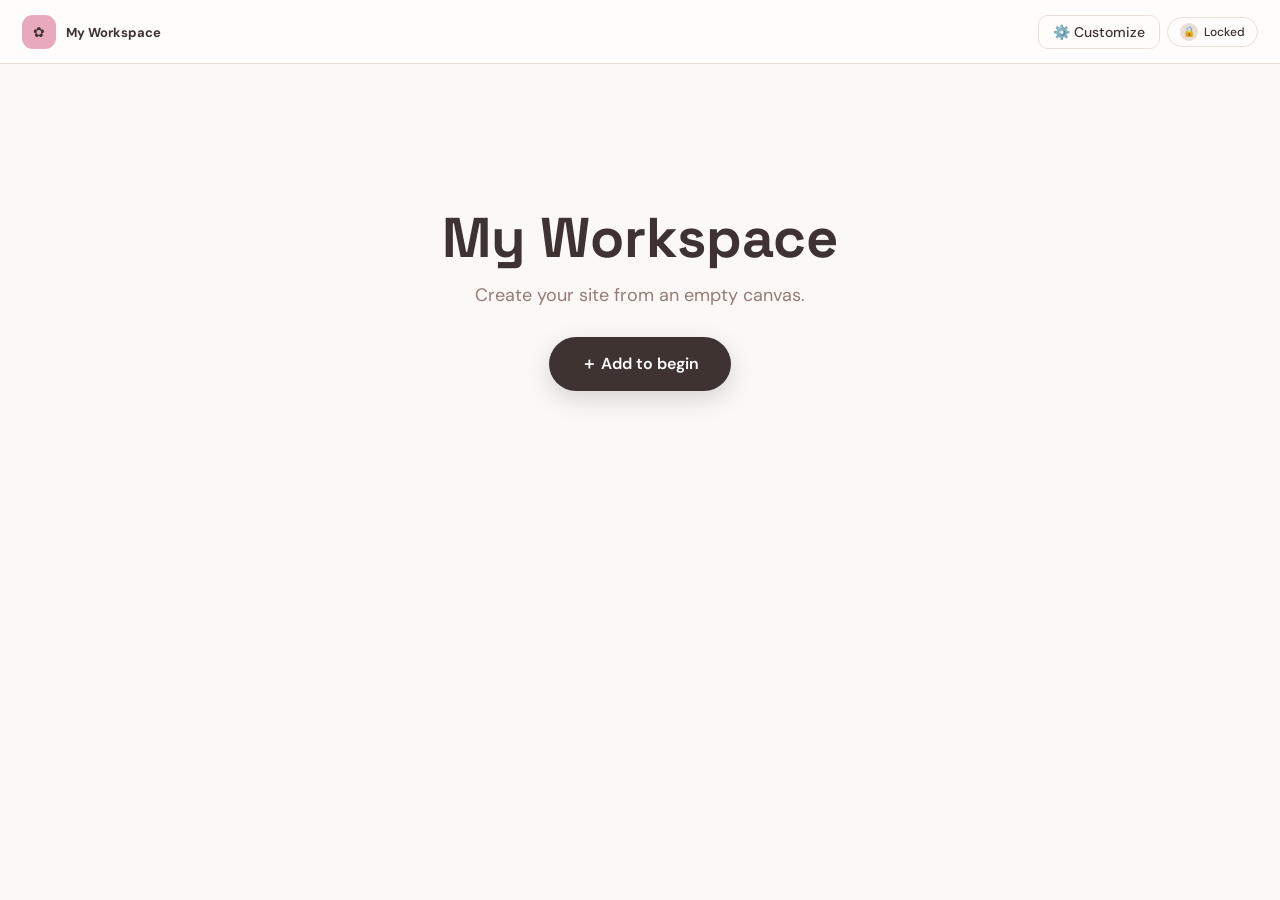
==== commit e766ec22: "Add files via upload" ====
--- a/index.html
+++ b/index.html
@@ -3,313 +3,405 @@
 <head>
 <meta charset="utf-8">
 <meta name="viewport" content="width=device-width, initial-scale=1">
-<title>Maddison's Stuff</title>
+<title>Student Workspace</title>
 <link rel="preconnect" href="https://fonts.googleapis.com">
 <link rel="preconnect" href="https://fonts.gstatic.com" crossorigin>
-<link href="https://fonts.googleapis.com/css2?family=Cormorant+Garamond:wght@500;600;700&family=DM+Sans:wght@400;500;600;700&display=swap" rel="stylesheet">
+<link href="https://fonts.googleapis.com/css2?family=Cormorant+Garamond:wght@500;600;700&family=DM+Sans:wght@400;500;600;700&family=Inter:wght@400;500;600&family=Space+Grotesk:wght@400;500;600&display=swap" rel="stylesheet">
 <style>
-:root{
- --bg:#fcf8f5;--paper:#fffdfb;--ink:#3e3331;--muted:#927c76;--line:#eaded8;
- --pink:#f5dce5;--pink2:#e8a8bd;--mint:#dff3d3;--blue:#e4eff8;--lav:#eee6f4;
- --accent:#a87665;--shadow:0 12px 35px rgba(78,55,48,.07);--r:18px;
-}
-*{box-sizing:border-box}html{scroll-behavior:smooth}body{margin:0;background:var(--bg);color:var(--ink);font-family:"DM Sans",sans-serif;font-size:14px}button,input,textarea,select{font:inherit;color:inherit}button{cursor:pointer}a{color:inherit}
-.appbar{position:sticky;top:0;z-index:100;height:64px;display:flex;align-items:center;gap:16px;padding:0 22px;background:rgba(255,253,251,.94);backdrop-filter:blur(16px);border-bottom:1px solid var(--line)}
-.brand{display:flex;align-items:center;gap:10px;min-width:190px}.brand-mark{width:34px;height:34px;border-radius:11px;background:var(--pink);display:grid;place-items:center}.brand strong{font-size:13px}.brand small{display:block;color:var(--muted);font-size:10px}
-.nav{display:flex;align-items:center;gap:3px;flex:1;justify-content:center;overflow:auto}.nav button{border:0;background:transparent;padding:8px 11px;border-radius:10px;font-size:12px;white-space:nowrap}.nav button:hover,.nav button.active{background:#f7eee9}
-.actions{display:flex;align-items:center;gap:7px}.icon-btn,.soft-btn{border:1px solid var(--line);background:#fff;border-radius:10px;height:34px;min-width:34px;padding:0 10px}.icon-btn:hover,.soft-btn:hover{box-shadow:0 5px 15px rgba(70,45,40,.08)}
-.lock{display:flex;align-items:center;gap:6px;border:1px solid var(--line);background:#fff;border-radius:999px;padding:5px 9px;font-size:11px}.lock-dot{width:18px;height:18px;border-radius:50%;display:grid;place-items:center;background:#e8ddd8;font-size:10px}.lock.unlocked .lock-dot{background:var(--mint)}
-.cover{height:190px;position:relative;background:linear-gradient(115deg,#dfe9ce,#f6dce5 48%,#dcebf0);overflow:hidden;background-size:cover;background-position:center}.cover:after{content:"";position:absolute;inset:0;background:linear-gradient(180deg,transparent 55%,rgba(255,253,251,.18))}.cover-text{position:absolute;z-index:2;left:50%;top:52%;transform:translate(-50%,-50%);font-family:"Cormorant Garamond";font-size:72px;font-weight:600;white-space:nowrap;color:#8f5e67;text-shadow:1px 1px #fff,2px 2px #d8a4b4;letter-spacing:2px}.cover-actions{position:absolute;right:16px;top:14px;z-index:5;display:none;gap:6px}.unlocked .cover-actions{display:flex}
-.shell{max-width:1240px;margin:0 auto;padding:0 24px 70px}.page-head{padding:30px 0 22px;text-align:center}.page-title{font-family:"Cormorant Garamond";font-size:48px;line-height:1;margin:0;font-weight:600;letter-spacing:1px}.page-sub{margin-top:8px;color:var(--muted);font-size:12px;letter-spacing:.6px}
-.toolbar{display:flex;justify-content:space-between;align-items:center;margin:0 0 16px}.crumb{font-size:11px;color:var(--muted)}.toolbar-right{display:flex;gap:6px}.hidden{display:none!important}
-.grid{display:grid;grid-template-columns:repeat(12,minmax(0,1fr));gap:16px}.block{grid-column:span 12;position:relative;background:var(--paper);border:1px solid var(--line);border-radius:var(--r);padding:18px;box-shadow:var(--shadow);min-width:0}.w12{grid-column:span 12}.w8{grid-column:span 8}.w6{grid-column:span 6}.w4{grid-column:span 4}.w3{grid-column:span 3}
-.block:hover{box-shadow:0 15px 38px rgba(78,55,48,.09)}.block-head{display:flex;align-items:center;justify-content:space-between;gap:10px;margin-bottom:12px}.block-title{font-size:11px;letter-spacing:1.8px;text-transform:uppercase;color:#8b6d64;font-weight:700}.block-menu{display:none;gap:3px}.unlocked .block:hover .block-menu{display:flex}.block-menu button{border:1px solid var(--line);background:#fff;border-radius:7px;width:27px;height:27px;font-size:11px}.unlocked .editable:hover{outline:1px dashed #dca7b7;outline-offset:4px;cursor:text}
-.add-strip{display:none;grid-column:1/-1;border:1px dashed #d5b7bf;border-radius:14px;background:#fff7f8;padding:10px;text-align:center;color:#9e6f7d}.unlocked .add-strip{display:block}.add-strip button{border:0;background:transparent;color:#9e6f7d;font-size:12px}
-.hero-time{display:flex;align-items:end;justify-content:space-between;gap:10px}.clock{font-size:44px;letter-spacing:-2px;color:var(--accent);font-weight:600}.quote{font-family:"Cormorant Garamond";font-size:24px;line-height:1.15;color:#6f5750}.muted{color:var(--muted);font-size:11px}
-.calendar-mini{background:var(--mint);border-radius:14px;padding:14px}.cal-mini-head{display:flex;justify-content:space-between;align-items:center;margin-bottom:10px}.cal-mini-head button{border:0;background:rgba(255,255,255,.65);border-radius:8px;width:28px;height:28px}.cal-mini-grid{display:grid;grid-template-columns:repeat(7,1fr);gap:2px;text-align:center}.cal-mini-grid b{font-size:9px;color:#8c746c;padding:4px}.cal-mini-grid button{border:0;background:transparent;border-radius:50%;padding:7px 2px;font-size:10px}.cal-mini-grid button:hover{background:rgba(255,255,255,.7)}.cal-mini-grid button.today{background:#a97a69;color:#fff}.cal-mini-grid button.has{box-shadow:inset 0 -2px 0 #d985a2}
-.event-row{display:grid;grid-template-columns:8px 1fr auto;gap:9px;align-items:center;padding:9px 2px;border-bottom:1px solid #eee3de}.event-row:last-child{border-bottom:0}.event-dot{width:8px;height:8px;border-radius:50%;background:#d883a0}.event-dot.personal{background:#83aa72}.event-dot.other{background:#7fa9c2}.event-title{font-weight:600;font-size:12px}.event-meta{font-size:10px;color:var(--muted);margin-top:2px}.event-row button{border:0;background:transparent;color:var(--muted);font-size:10px}
-.count-row,.todo-row{display:flex;align-items:center;justify-content:space-between;gap:10px;padding:9px 0;border-bottom:1px solid #eee3de}.count-row:last-child,.todo-row:last-child{border-bottom:0}.count-num{font-weight:700;color:#a66f61}.todo-main{display:flex;align-items:center;gap:8px;min-width:0}.todo-main input{accent-color:#d982a0}.todo-main span{font-size:12px}.todo-main.done span{text-decoration:line-through;color:#aa9a95}.small-actions{display:flex;gap:2px}.small-actions button{border:0;background:transparent;color:var(--muted);font-size:10px}
-.class-grid{display:grid;grid-template-columns:repeat(3,minmax(0,1fr));gap:14px}.class-card{position:relative;min-height:225px;padding:14px;border-radius:16px;border:1px solid rgba(0,0,0,.04);display:flex;flex-direction:column;cursor:pointer;transition:.16s}.class-card:hover{transform:translateY(-2px);box-shadow:0 12px 25px rgba(70,45,40,.09)}.class-art{height:105px;border-radius:12px;background:rgba(255,255,255,.58);display:grid;place-items:center;font-size:48px;margin-bottom:12px}.class-name{font-size:13px;font-weight:700;line-height:1.25}.class-meta{font-size:10px;color:var(--muted);margin-top:4px}.progress-wrap{display:flex;align-items:center;gap:12px;margin-top:auto;padding-top:13px}.ring{width:52px;height:52px;flex:0 0 52px}.ring text{font-family:"DM Sans";font-size:11px;fill:#6e5953;font-weight:700}.progress-line{height:7px;background:#fff;border-radius:99px;overflow:hidden;flex:1}.progress-line i{height:100%;display:block;background:#d982a0;border-radius:99px}
-.port-grid{display:grid;grid-template-columns:repeat(3,minmax(0,1fr));gap:13px}.port-card{border:1px solid var(--line);border-radius:14px;overflow:hidden;background:#fff}.port-img{height:150px;width:100%;object-fit:cover;display:block;background:var(--lav)}.port-placeholder{height:150px;display:grid;place-items:center;background:var(--lav);font-size:42px}.port-body{padding:12px}.port-body strong{font-size:12px}.port-body p{font-size:10px;color:var(--muted);line-height:1.45}
-.note{white-space:pre-wrap;line-height:1.6;font-size:12px;color:#6d5954}.empty{padding:15px;text-align:center;color:var(--muted);font-size:11px;background:#fff8f6;border-radius:11px}
-.full-calendar{background:var(--paper);border:1px solid var(--line);border-radius:20px;box-shadow:var(--shadow);overflow:hidden}.fc-head{display:flex;align-items:center;justify-content:space-between;padding:18px 20px;border-bottom:1px solid var(--line)}.fc-head h2{margin:0;font-family:"Cormorant Garamond";font-size:30px;font-weight:600}.fc-actions{display:flex;gap:6px}.fc-actions button{border:1px solid var(--line);background:#fff;border-radius:9px;padding:7px 10px;font-size:11px}.fc-filter{display:flex;gap:6px;padding:10px 18px;border-bottom:1px solid var(--line)}.fc-filter button{border:0;background:#f7efeb;border-radius:999px;padding:6px 10px;font-size:10px}.fc-filter button.active{background:#e7c4cf}.month-grid{display:grid;grid-template-columns:repeat(7,1fr)}.weekday{padding:10px;border-right:1px solid var(--line);border-bottom:1px solid var(--line);font-size:9px;text-transform:uppercase;letter-spacing:1px;color:var(--muted)}.day-cell{min-height:125px;border-right:1px solid var(--line);border-bottom:1px solid var(--line);padding:7px;position:relative;background:#fff}.day-cell:nth-child(7n){border-right:0}.day-cell.muted-day{background:#fcf8f5;color:#b9aaa5}.day-num{width:25px;height:25px;display:grid;place-items:center;border-radius:50%;font-size:10px;margin-bottom:5px}.day-num.today{background:#a97a69;color:#fff}.day-cell:hover{background:#fffaf8}.day-add{display:none;position:absolute;right:7px;top:7px;border:0;background:#f3e5e7;border-radius:50%;width:23px;height:23px}.unlocked .day-cell:hover .day-add{display:block}.day-event{display:block;border:0;width:100%;text-align:left;background:#f5dce5;border-radius:6px;padding:5px 6px;margin:3px 0;font-size:9px;white-space:nowrap;overflow:hidden;text-overflow:ellipsis}.day-event.personal{background:#e0efd7}.day-event.other{background:#e3eef6}.agenda{display:none}.agenda.open{display:block}
-.day-pop{width:min(760px,96vw);max-height:88vh;overflow:auto;background:#fffdfb;border-radius:20px;border:1px solid var(--line);box-shadow:0 30px 80px rgba(60,43,39,.2)}.day-pop-head{display:flex;justify-content:space-between;align-items:center;padding:18px 20px;border-bottom:1px solid var(--line)}.day-pop-head h3{margin:0;font-family:"Cormorant Garamond";font-size:29px}.day-schedule{padding:10px 18px 20px}.schedule-row{display:grid;grid-template-columns:70px 1fr;min-height:58px;border-bottom:1px solid #f0e6e1}.schedule-time{padding:13px 10px 13px 0;color:var(--muted);font-size:10px;text-align:right}.schedule-content{border-left:1px solid var(--line);padding:8px 0 8px 14px}.schedule-event{position:relative;border-radius:10px;padding:9px 11px;background:#f5dce5;border-left:4px solid #d982a0}.schedule-event.personal{background:#e2f0d9;border-left-color:#83aa72}.schedule-event.other{background:#e4eff8;border-left-color:#7fa9c2}.schedule-event strong{font-size:11px}.schedule-event small{display:block;color:#7e6c67;font-size:9px;margin-top:2px}.day-pop-foot{padding:12px 18px;border-top:1px solid var(--line);display:flex;justify-content:flex-end;gap:7px}
-.class-pop{width:min(760px,96vw);max-height:90vh;overflow:auto;background:#fffdfb;border-radius:20px;border:1px solid var(--line);box-shadow:0 30px 80px rgba(60,43,39,.2)}.class-pop-head{display:flex;align-items:center;justify-content:space-between;padding:18px 20px;border-bottom:1px solid var(--line)}.class-pop-head h3{margin:0;font-family:"Cormorant Garamond";font-size:31px}.class-info{display:grid;grid-template-columns:1fr 1fr;gap:10px;padding:16px 20px}.info-card{background:#faf3ef;border-radius:12px;padding:12px}.info-card b{font-size:9px;text-transform:uppercase;letter-spacing:1px;color:var(--muted)}.assignment-list{padding:0 20px 18px}.assignment-item{display:grid;grid-template-columns:25px 1fr auto;gap:9px;align-items:center;padding:10px;border:1px solid var(--line);border-radius:11px;margin:7px 0;background:#fff}.assignment-item input{accent-color:#d982a0}.assignment-item strong{font-size:11px}.assignment-item small{display:block;color:var(--muted);font-size:9px;margin-top:2px}.pill{display:inline-block;padding:4px 7px;border-radius:99px;font-size:8px;background:#e9f0f4}.pill.high{background:#f4c5d1}.pill.medium{background:#f5edc9}.pill.low{background:#deeed4}.class-pop-foot{padding:12px 20px;border-top:1px solid var(--line);display:flex;justify-content:space-between;gap:7px}
-.custom-menu{position:fixed;z-index:300;left:50%;bottom:24px;transform:translateX(-50%);display:none;background:#fffdfb;border:1px solid var(--line);box-shadow:0 15px 40px rgba(70,45,40,.14);border-radius:14px;padding:7px;gap:5px}.unlocked .custom-menu.show{display:flex}.custom-menu button{border:0;background:#f8efec;border-radius:9px;padding:8px 10px;font-size:10px}.custom-menu button:hover{background:#f2dce2}
-.modal-backdrop{position:fixed;inset:0;z-index:500;display:none;align-items:center;justify-content:center;padding:16px;background:rgba(54,38,36,.25);backdrop-filter:blur(5px)}.modal-backdrop.open{display:flex}.modal{width:min(560px,96vw);max-height:88vh;overflow:auto;background:#fffdfb;border:1px solid var(--line);border-radius:18px;box-shadow:0 30px 80px rgba(54,38,36,.2)}.modal-head{display:flex;justify-content:space-between;align-items:center;padding:16px 18px;border-bottom:1px solid var(--line)}.modal-head h3{margin:0;font-family:"Cormorant Garamond";font-size:25px}.modal-body{padding:18px}.modal-foot{padding:12px 18px;border-top:1px solid var(--line);display:flex;justify-content:flex-end;gap:7px}.field{margin-bottom:12px}.field label{display:block;font-size:9px;text-transform:uppercase;letter-spacing:1px;color:var(--muted);margin-bottom:5px}.field input,.field textarea,.field select{width:100%;border:1px solid var(--line);background:#fff;border-radius:9px;padding:9px 10px;outline:none}.field textarea{min-height:100px;resize:vertical}.grid2{display:grid;grid-template-columns:1fr 1fr;gap:10px}.upload{border:1px dashed #d5aeba;border-radius:10px;background:#fff5f7;padding:15px;text-align:center;color:#9c6a79;cursor:pointer}.embed-preview{margin-top:10px;border:1px solid var(--line);border-radius:12px;overflow:hidden;background:#f7f0ed}.embed-preview iframe{width:100%;height:260px;border:0}.embed-link{display:block;padding:16px;text-decoration:none}
-.toast{position:fixed;right:18px;bottom:18px;z-index:900;background:#493a38;color:#fff;border-radius:10px;padding:10px 13px;font-size:11px;opacity:0;transform:translateY(8px);pointer-events:none;transition:.18s}.toast.show{opacity:1;transform:none}
-@media(max-width:900px){.brand{min-width:auto}.brand small{display:none}.nav{justify-content:flex-start}.class-grid,.port-grid{grid-template-columns:1fr 1fr}.w8,.w6,.w4,.w3{grid-column:span 6}.day-cell{min-height:100px}.cover-text{font-size:54px}}
-@media(max-width:650px){.appbar{height:auto;min-height:62px;flex-wrap:wrap;padding:8px 12px}.nav{order:3;flex-basis:100%;overflow-x:auto}.actions{margin-left:auto}.actions .soft-btn{display:none}.shell{padding:0 13px 50px}.page-title{font-size:39px}.cover{height:145px}.cover-text{font-size:38px}.grid2,.class-info{grid-template-columns:1fr}.w8,.w6,.w4,.w3{grid-column:span 12}.class-grid,.port-grid{grid-template-columns:1fr}.month-grid{font-size:8px}.day-cell{min-height:84px;padding:4px}.day-event{font-size:8px}.weekday{padding:7px 3px}.brand strong{font-size:11px}}
-
-
-/* v4: simpler navigation, individual countdowns, flip clock, goals, class pages */
-.brand{cursor:pointer}.nav{display:none!important}.cover{cursor:pointer}.cover .cover-actions{cursor:default}
-.flip-clock{display:flex;align-items:center;gap:7px;margin:2px 0 8px}.flip-digit{width:52px;height:66px;position:relative;perspective:260px}.flip-digit .top,.flip-digit .bottom{position:absolute;left:0;width:100%;height:50%;overflow:hidden;display:flex;align-items:center;justify-content:center;background:#f5e6e2;border:1px solid #ead7d2;color:#8f685c;font-size:35px;font-weight:600;line-height:1;font-variant-numeric:tabular-nums}.flip-digit .top{top:0;border-radius:10px 10px 4px 4px;align-items:flex-end;padding-bottom:0}.flip-digit .bottom{bottom:0;border-radius:4px 4px 10px 10px;align-items:flex-start;padding-top:0;border-top-color:#d9c1ba}.flip-sep{font-family:"Cormorant Garamond";font-size:31px;color:#9b756b;margin-top:-2px}
-.countdown-grid{display:grid;grid-template-columns:repeat(3,minmax(0,1fr));gap:13px}.count-card{background:#fffdfb;border:1px solid var(--line);border-radius:15px;padding:15px;min-height:112px;position:relative;box-shadow:0 8px 22px rgba(78,55,48,.045)}.count-card:hover{transform:translateY(-1px);box-shadow:0 12px 25px rgba(78,55,48,.08)}.count-label{font-family:"Cormorant Garamond";font-size:20px;line-height:1.05}.count-number{font-size:31px;font-weight:600;color:#9a6f62;margin-top:8px;letter-spacing:-1px}.count-date{font-size:9px;color:var(--muted);margin-top:2px}
-.goals-grid{display:grid;grid-template-columns:1fr 1fr;gap:13px}.goal-panel{padding:14px;border-radius:14px;background:#faf1ee}.goal-panel.life{background:#eef5e8}.goal-panel h3{font-family:"Cormorant Garamond";font-size:21px;margin:0 0 9px}.goal-row{display:flex;gap:8px;align-items:flex-start;padding:8px 0;border-bottom:1px solid rgba(120,90,80,.1)}.goal-row:last-child{border-bottom:0}.goal-row input{margin-top:2px}.goal-row span{font-size:11px;line-height:1.4}.goal-row.done span{text-decoration:line-through;color:var(--muted)}
-.home-links{display:grid;grid-template-columns:repeat(4,minmax(0,1fr));gap:13px}.home-link{border:1px solid var(--line);border-radius:15px;padding:17px;background:#fffdfb;text-align:left;min-height:100px;transition:.16s;cursor:pointer}.home-link:hover{transform:translateY(-2px);box-shadow:var(--shadow)}.home-link .home-icon{font-size:25px;margin-bottom:10px}.home-link strong{display:block;font-family:"Cormorant Garamond";font-size:21px}.home-link small{color:var(--muted);font-size:9px;line-height:1.4}
-.class-page-hero{display:grid;grid-template-columns:auto 1fr auto;gap:18px;align-items:center;padding:8px 0 20px}.class-page-icon{width:84px;height:84px;border-radius:22px;display:grid;place-items:center;font-size:42px;background:var(--pink)}.class-page-name{font-family:"Cormorant Garamond";font-size:39px;line-height:1}.class-page-meta{font-size:11px;color:var(--muted);margin-top:6px}.class-page-actions{display:flex;gap:7px;align-items:center}.class-section{background:#fffdfb;border:1px solid var(--line);border-radius:18px;padding:18px}.class-section h3{font-family:"Cormorant Garamond";font-size:24px;margin:0}.class-details{display:grid;grid-template-columns:repeat(3,1fr);gap:12px;margin-top:12px}.class-detail{padding:13px;border-radius:12px;background:#faf3f0}.class-detail b{font-size:9px;text-transform:uppercase;letter-spacing:1px;color:var(--muted)}.class-detail div{margin-top:6px;font-size:11px;line-height:1.5}.assignment-page-row{display:grid;grid-template-columns:28px 1fr auto auto;gap:10px;align-items:center;padding:12px 0;border-bottom:1px solid #f0e6e1}.assignment-page-row:last-child{border-bottom:0}.assignment-page-row strong{font-size:12px}.assignment-page-row small{display:block;color:var(--muted);font-size:9px;margin-top:3px}.back-home{border:0;background:transparent;color:var(--muted);font-size:10px;padding:0;cursor:pointer}.back-home:hover{color:var(--ink)}
-@media(max-width:850px){.countdown-grid,.home-links{grid-template-columns:1fr 1fr}.class-page-hero{grid-template-columns:auto 1fr}.class-page-actions{grid-column:1/-1}.class-details{grid-template-columns:1fr}.flip-digit{width:45px;height:58px}.flip-digit .top,.flip-digit .bottom{font-size:31px}}
-@media(max-width:600px){.countdown-grid,.home-links,.goals-grid{grid-template-columns:1fr}.flip-clock{gap:4px}.flip-digit{width:40px;height:54px}.flip-digit .top,.flip-digit .bottom{font-size:27px}.class-page-name{font-size:32px}}
+:root {
+  /* Default Customization Variables */
+  --bg: #fcf8f5;
+  --paper: #fffdfb;
+  --ink: #3e3331;
+  --muted: #927c76;
+  --line: #eaded8;
+  --accent: #a87665;
+  --shadow: 0 12px 35px rgba(78,55,48,.07);
+  --r: 18px; /* Corner style */
+  --font-main: "DM Sans", sans-serif;
+  --font-head: "Cormorant Garamond", serif;
+  --spacing-mod: 1;
+}
+
+* { box-sizing: border-box; }
+html { scroll-behavior: smooth; }
+body { 
+  margin: 0; 
+  background: var(--bg); 
+  color: var(--ink); 
+  font-family: var(--font-main); 
+  font-size: 14px; 
+  transition: background 0.3s ease;
+}
+button, input, textarea, select { font: inherit; color: inherit; }
+button { cursor: pointer; }
+a { color: inherit; }
+
+/* Navigation & App Bar */
+.appbar { position: sticky; top: 0; z-index: 100; height: 64px; display: flex; align-items: center; gap: 16px; padding: 0 22px; background: rgba(255,253,251,.94); backdrop-filter: blur(16px); border-bottom: 1px solid var(--line); }
+.brand { display: flex; align-items: center; gap: 10px; min-width: 190px; }
+.brand-mark { width: 34px; height: 34px; border-radius: 11px; background: #e8a8bd; display: grid; place-items: center; }
+.brand strong { font-size: 13px; }
+
+.actions { display: flex; align-items: center; gap: 7px; margin-left: auto; }
+.soft-btn { border: 1px solid var(--line); background: var(--paper); border-radius: 10px; height: 34px; padding: 0 14px; font-weight: 500; transition: 0.2s; }
+.soft-btn:hover { box-shadow: 0 5px 15px rgba(70,45,40,.08); transform: translateY(-1px); }
+.icon-btn { border: 1px solid var(--line); background: var(--paper); border-radius: 10px; height: 34px; min-width: 34px; padding: 0 10px; }
+
+.lock { display: flex; align-items: center; gap: 6px; border: 1px solid var(--line); background: var(--paper); border-radius: 999px; padding: 5px 12px; font-size: 12px; font-weight: 500;}
+.lock-dot { width: 18px; height: 18px; border-radius: 50%; display: grid; place-items: center; background: #e8ddd8; font-size: 10px; }
+.lock.unlocked .lock-dot { background: #dff3d3; }
+
+/* Empty Canvas Hero */
+.empty-canvas { text-align: center; padding: 12vh 20px; display: flex; flex-direction: column; align-items: center; justify-content: center; }
+.empty-canvas h1 { font-family: var(--font-head); font-size: 56px; margin: 0 0 10px; color: var(--ink); }
+.empty-canvas p { color: var(--muted); font-size: 18px; margin: 0 0 30px; }
+.add-big-btn { background: var(--ink); color: #fff; border: none; padding: 16px 32px; border-radius: 999px; font-size: 16px; font-weight: 600; display: inline-flex; align-items: center; gap: 8px; transition: 0.2s; box-shadow: 0 8px 24px rgba(0,0,0,0.15); }
+.add-big-btn:hover { transform: translateY(-2px); box-shadow: 0 12px 32px rgba(0,0,0,0.2); }
+
+/* Core Layout Shell */
+.shell { max-width: 1240px; margin: 0 auto; padding: calc(30px * var(--spacing-mod)) 24px 70px; }
+.grid { display: grid; grid-template-columns: repeat(12, minmax(0, 1fr)); gap: calc(16px * var(--spacing-mod)); align-items: stretch; }
+
+/* Widget Blocks */
+.block { grid-column: span 12; position: relative; background: var(--widget-bg, var(--paper)); border: 1px solid var(--line); border-radius: var(--r); padding: calc(20px * var(--spacing-mod)); box-shadow: var(--shadow); display: flex; flex-direction: column; transition: transform 0.2s, box-shadow 0.2s; }
+.w12 { grid-column: span 12; } .w8 { grid-column: span 8; } .w6 { grid-column: span 6; } .w4 { grid-column: span 4; } .w3 { grid-column: span 3; }
+.unlocked .block { cursor: grab; }
+.unlocked .block:active { cursor: grabbing; }
+.unlocked .block:hover { transform: translateY(-2px); box-shadow: 0 15px 38px rgba(78,55,48,.09); outline: 2px dashed #dca7b7; outline-offset: 4px; }
+
+.block-head { display: flex; justify-content: space-between; align-items: center; margin-bottom: 12px; }
+.block-title { font-size: 11px; letter-spacing: 1.5px; text-transform: uppercase; color: var(--muted); font-weight: 700; }
+.block-menu { display: none; gap: 4px; }
+.unlocked .block:hover .block-menu { display: flex; }
+.block-menu button { border: 1px solid var(--line); background: #fff; border-radius: 8px; width: 28px; height: 28px; font-size: 12px; }
+
+/* Custom Widget Menu */
+.custom-menu { position: fixed; z-index: 300; left: 50%; bottom: 24px; transform: translateX(-50%); display: none; background: rgba(255,253,251,0.95); backdrop-filter: blur(10px); border: 1px solid var(--line); box-shadow: 0 20px 50px rgba(70,45,40,.15); border-radius: 16px; padding: 12px; gap: 8px; flex-wrap: wrap; max-width: 600px; justify-content: center;}
+.unlocked .custom-menu.show { display: flex; }
+.custom-menu button { border: 1px solid var(--line); background: #fff; border-radius: 10px; padding: 10px 14px; font-size: 13px; font-weight: 500; transition: 0.15s; display: flex; align-items: center; gap: 6px; }
+.custom-menu button:hover { background: #f2dce2; border-color: #e8a8bd; color: #8f5e67; }
+
+/* Modals */
+.modal-backdrop { position: fixed; inset: 0; z-index: 500; display: none; align-items: center; justify-content: center; padding: 16px; background: rgba(54,38,36,.3); backdrop-filter: blur(5px); }
+.modal-backdrop.open { display: flex; }
+.modal { width: min(500px, 96vw); background: var(--paper); border: 1px solid var(--line); border-radius: 24px; box-shadow: 0 30px 80px rgba(54,38,36,.2); overflow: hidden; }
+.modal-head { padding: 20px 24px; border-bottom: 1px solid var(--line); display: flex; justify-content: space-between; align-items: center; }
+.modal-head h3 { margin: 0; font-family: var(--font-head); font-size: 26px; }
+.modal-body { padding: 24px; max-height: 60vh; overflow-y: auto; }
+.modal-foot { padding: 16px 24px; border-top: 1px solid var(--line); display: flex; justify-content: flex-end; gap: 10px; background: #faf8f6; }
+
+/* Settings Form */
+.field { margin-bottom: 16px; }
+.field label { display: block; font-size: 11px; text-transform: uppercase; letter-spacing: 1px; color: var(--muted); margin-bottom: 6px; font-weight: 600;}
+.field input, .field select { width: 100%; border: 1px solid var(--line); background: #fff; border-radius: 12px; padding: 12px; outline: none; transition: 0.2s; }
+.field input:focus, .field select:focus { border-color: var(--accent); box-shadow: 0 0 0 3px rgba(168, 118, 101, 0.1); }
+.grid2 { display: grid; grid-template-columns: 1fr 1fr; gap: 12px; }
+
+/* Resizing and specific widgets */
+.resize-handle { display: none; position: absolute; right: 8px; bottom: 8px; width: 16px; height: 16px; border-right: 2px solid #c89aaa; border-bottom: 2px solid #c89aaa; cursor: nwse-resize; }
+.unlocked .block:hover .resize-handle { display: block; }
+
+.widget-content { font-size: 15px; line-height: 1.6; outline: none; }
+.widget-content[contenteditable="true"]:empty:before { content: attr(placeholder); color: #bbb; }
 </style>
 </head>
 <body>
+
 <header class="appbar">
-  <div class="brand"><div class="brand-mark">✿</div><div><strong>maddison's stuff</strong><small>school • creative • everyday</small></div></div>
-  <nav class="nav" id="nav"></nav>
+  <div class="brand">
+    <div class="brand-mark">✿</div>
+    <div><strong id="site-name-display">My Workspace</strong></div>
+  </div>
   <div class="actions">
-    <button class="lock" id="lockBtn" onclick="toggleLock()" title="Unlock page editing"><span class="lock-dot" id="lockDot">🔒</span><span id="lockText">Locked</span></button>
+    <button class="soft-btn" onclick="openCustomize()">⚙️ Customize</button>
+    <button class="lock" id="lockBtn" onclick="toggleLock()">
+      <span class="lock-dot" id="lockDot">🔒</span>
+      <span id="lockText">Locked</span>
+    </button>
   </div>
 </header>
-<main id="app"></main>
+
+<main class="shell" id="app"></main>
+
+<!-- Unified Add Menu -->
 <div class="custom-menu" id="customMenu">
+  <button onclick="createWidget('text')">T Text</button>
+  <button onclick="createWidget('image')">▧ Image</button>
   <button onclick="createWidget('countdown')">◷ Countdown</button>
-  <button onclick="createWidget('image')">▧ Image</button>
+  <button onclick="createWidget('calendar')">◫ Calendar</button>
+  <button onclick="createWidget('dashboard')">▣ Dashboard</button>
+  <button onclick="createWidget('classes')">📚 Classes</button>
+  <button onclick="createWidget('assignments')">📝 Assignments</button>
+  <button onclick="createWidget('goals')">🎯 Goals</button>
+  <button onclick="createWidget('portfolio')">✦ Portfolio</button>
   <button onclick="createWidget('embed')">↗ Embed</button>
-  <button onclick="createWidget('text')">T Text</button>
+  <button onclick="createWidget('callout')">💡 Callout</button>
+  <button onclick="createWidget('divider')">― Divider</button>
+  <button onclick="createWidget('blank')">⬜ Blank</button>
 </div>
-<div class="modal-backdrop" id="backdrop" onclick="backdropClose(event)"><div class="modal" id="modal"></div></div>
-<div class="toast" id="toast"></div>
+
+<!-- Modal Container -->
+<div class="modal-backdrop" id="backdrop" onclick="if(event.target===this) closeModal()">
+  <div class="modal" id="modal"></div>
+</div>
+
 <script>
-const KEY='student-notion-dashboard-v4';
-const oldKey='maddison-polished-dashboard-v1';
-const starter={title:"maddison's stuff",subtitle:'school • creative • everyday',cover:'',classes:[
-{id:'c1',name:'NCAPS Digital Media & Tech',icon:'💻',color:'#dcecf7',website:'',exam:'',notes:'',assignments:[{id:'a1',name:'Website homepage',due:'2026-08-18',priority:'High',status:'In progress'},{id:'a2',name:'Digital media reflection',due:'2026-08-20',priority:'Medium',status:'Not started'},{id:'a3',name:'Tech vocabulary',due:'2026-08-21',priority:'Low',status:'Complete'},{id:'a4',name:'Design project',due:'2026-08-25',priority:'High',status:'Not started'}]},
-{id:'c2',name:'AP Language & Comp',icon:'📖',color:'#f8e8e5',website:'',exam:'',notes:'',assignments:[{id:'a5',name:'Summer reading response',due:'2026-08-19',priority:'Medium',status:'Not started'},{id:'a6',name:'Rhetorical analysis',due:'2026-08-22',priority:'High',status:'Not started'},{id:'a7',name:'Vocabulary quiz',due:'2026-08-26',priority:'Medium',status:'Not started'},{id:'a8',name:'Argument essay',due:'2026-08-28',priority:'High',status:'Complete'}]},
-{id:'c3',name:'AP Statistics',icon:'📄',color:'#e6eff7',website:'',exam:'',notes:'',assignments:[{id:'a9',name:'Chapter 1 practice',due:'2026-08-18',priority:'Medium',status:'Not started'},{id:'a10',name:'Statistical investigation',due:'2026-08-23',priority:'High',status:'Not started'},{id:'a11',name:'Chapter 1 quiz',due:'2026-08-27',priority:'Medium',status:'Not started'},{id:'a12',name:'Data analysis worksheet',due:'2026-08-29',priority:'Low',status:'Not started'}]}],
-events:[{id:'e1',title:'AP Lang Essay Due',date:'2026-08-20',time:'',category:'school',notes:''},{id:'e2',title:'Bio Test',date:'2026-08-21',time:'',category:'school',notes:''},{id:'e3',title:'Dentist Appointment',date:'2026-08-23',time:'2:30 PM',category:'personal',notes:'Bring insurance card.'},{id:'e4',title:'Marketing Project Due',date:'2026-08-30',time:'',category:'school',notes:''}],
-countdowns:[{id:'d1',name:'End of School Year',date:'2027-06-04'},{id:'d2',name:'My Birthday',date:'2026-11-11'}],
-todos:[{id:'t1',text:'finish marketing project',done:false},{id:'t2',text:'study for bio test',done:false},{id:'t3',text:'workout',done:false}],
-portfolio:[{id:'p1',name:'Portfolio Piece 1',description:'Add your project story here.',image:''},{id:'p2',name:'Portfolio Piece 2',description:'Show another favorite design.',image:''}],
-widgets:[{id:'w1',type:'text',title:'A LITTLE REMINDER',text:'you do not have to have everything figured out ♡',w:6},{id:'w2',type:'countdown',title:'COUNTDOWNS',w:6},{id:'w3',type:'todo',title:'TO DO LIST',w:6},{id:'w4',type:'events',title:'UPCOMING',w:6}],
-portfolioNotes:'Write project ideas, college requirements, application notes, and anything you want to remember.',goals:{school:[{id:'g1',text:'Stay on top of assignments',done:false},{id:'g2',text:'Build a strong college portfolio',done:false}],life:[{id:'g3',text:'Make time for things I enjoy',done:false},{id:'g4',text:'Keep a healthy routine',done:false}]}};
-let data=load();let page='home';let unlocked=false;let cursor=new Date(new Date().getFullYear(),new Date().getMonth(),1);let calFilter='all';let modalState=null;let history=[],future=[];
-function clone(x){return JSON.parse(JSON.stringify(x))}function uid(p='id'){return p+'-'+Date.now().toString(36)+'-'+Math.random().toString(36).slice(2,6)}function esc(v=''){return String(v).replace(/[&<>"']/g,m=>({'&':'&amp;','<':'&lt;','>':'&gt;','"':'&quot;',"'":'&#39;'}[m]))}
-function load(){try{let raw=localStorage.getItem(KEY)||localStorage.getItem(oldKey);if(raw){let d=JSON.parse(raw);return normalize(d)}}catch(e){}return clone(starter)}
-function normalize(d){d=clone(d||{});let x=clone(starter);Object.assign(x,d);x.classes=Array.isArray(d.classes)?d.classes:[];x.events=Array.isArray(d.events)?d.events:[];x.countdowns=Array.isArray(d.countdowns)?d.countdowns:[];x.todos=Array.isArray(d.todos)?d.todos:[];x.portfolio=Array.isArray(d.portfolio)?d.portfolio:[];x.widgets=Array.isArray(d.widgets)?d.widgets:[];x.goals=d.goals&&typeof d.goals==='object'?d.goals:{school:[],life:[]};x.goals.school=Array.isArray(x.goals.school)?x.goals.school:[];x.goals.life=Array.isArray(x.goals.life)?x.goals.life:[];x.events.forEach(e=>{if(e.category==='life')e.category='personal';if(!e.notes)e.notes='' });x.classes.forEach(c=>{c.assignments=Array.isArray(c.assignments)?c.assignments:[];c.assignments.forEach(a=>{if(!a.id)a.id=uid('a')})});return x}
-function save(){localStorage.setItem(KEY,JSON.stringify(data))}function checkpoint(){history.push(clone(data));if(history.length>40)history.shift();future=[];save()}function undo(){if(!history.length)return toast('Nothing to undo');future.push(clone(data));data=history.pop();save();render();toast('Undone')}function redo(){if(!future.length)return toast('Nothing to redo');history.push(clone(data));data=future.pop();save();render();toast('Redone')}
-function toast(t){let e=document.getElementById('toast');e.textContent=t;e.classList.add('show');clearTimeout(window.__toast);window.__toast=setTimeout(()=>e.classList.remove('show'),1500)}
-function toggleLock(){unlocked=!unlocked;document.body.classList.toggle('unlocked',unlocked);document.getElementById('lockText').textContent=unlocked?'Editing':'Locked';document.getElementById('lockDot').textContent=unlocked?'✎':'🔒';render();}
-function go(p){page=p;closeModal();render()}
-function navHTML(){return ''}
-function render(){
-  document.getElementById('nav').innerHTML='';
-  document.getElementById('lockBtn').classList.toggle('unlocked',unlocked);
-  document.getElementById('lockText').textContent=unlocked?'Editing':'Locked';
-  document.getElementById('lockDot').textContent=unlocked?'✎':'🔒';
-  document.body.classList.toggle('unlocked',unlocked);
-  let content=page==='calendar'?calendarPage():page==='school'?schoolPage():page==='portfolio'?portfolioPage():page.startsWith('class:')?classPage(page.slice(6)):homePage();
-  document.getElementById('app').innerHTML=content;
-  startClock();
-  startFlipClock();
-}
-function topPage(name,sub,coverOverride=''){
-  return `<div class="cover" onclick="${name==='home page'?'':"go('home')"}" style="${(coverOverride||data.cover)?`background-image:url('${esc(coverOverride||data.cover)}')`:''}">
-    <div class="cover-text editable" ${unlocked?`contenteditable="true" data-edit="site-title" onblur="commitInline(this)" onclick="event.stopPropagation()"`:''}>${esc(data.title)}</div>
-    <div class="cover-actions" onclick="event.stopPropagation()">${unlocked?`<button class="soft-btn" onclick="uploadCover()">change cover</button><button class="soft-btn" onclick="editCoverTitle()">title</button>`:''}</div>
-  </div>
-  <div class="shell">
-    ${name==='home page'?'':`<div style="padding-top:18px"><button class="back-home" onclick="go('home')">← home</button></div>`}
-    <div class="page-head"><h1 class="page-title editable" ${unlocked?`contenteditable="true" data-edit="site-title" onblur="commitInline(this)"`:''}>${esc(data.title)}</h1>
-    <div class="page-sub editable" ${unlocked?`contenteditable="true" data-edit="site-subtitle" onblur="commitInline(this)"`:''}>${esc(data.subtitle)}</div></div>
-    ${name && name!=='home page'?`<div class="toolbar"><div class="crumb">${esc(name)}</div><div class="toolbar-right">${unlocked?`<button class="soft-btn" onclick="addWidgetMenu()">＋ widget</button><button class="soft-btn" onclick="undo()">↶</button><button class="soft-btn" onclick="redo()">↷</button>`:''}</div></div>`:''}`
-}
-function endPage(){return `</div>`}
-function homePage(){
-return topPage('home page','')+`<div class="grid">
-${widgetBlock({id:'time',type:'time',title:data.homeTimeTitle||'TODAY',w:4},timeBlock())}
-${miniCalendarBlock()}
-${countdownHomeBlock()}
-${goalsBlock()}
-${eventsBlock(data.homeEventsTitle||'UPCOMING',6)}
-${widgetBlock({id:'home-links',title:'STUDENT SPACE',w:6},`<div class="home-links">
-<button class="home-link" onclick="go('school')"><div class="home-icon">📚</div><strong>Student dashboard</strong><small>classes, assignments, exams & progress</small></button>
-<button class="home-link" onclick="go('calendar')"><div class="home-icon">🗓️</div><strong>Calendar</strong><small>school, life & your whole day</small></button>
-<button class="home-link" onclick="go('portfolio')"><div class="home-icon">🎨</div><strong>Portfolio</strong><small>college work & creative projects</small></button>
-${unlocked?`<button class="home-link" onclick="addWidgetMenu()"><div class="home-icon">＋</div><strong>New widget</strong><small>make your own countdown, image, embed or note</small></button>`:''}
-</div>`)}
-${data.widgets.map(renderCustomWidget).join('')}
-<div class="add-strip"><button onclick="addWidgetMenu()">＋ add a custom widget</button></div>
-</div>`+endPage()}
-function widgetBlock(b,inner){return `<section class="block w${b.w||12}" id="${esc(b.id)}"><div class="block-head"><div class="block-title editable" ${unlocked?`contenteditable="true" data-widget-title="${esc(b.id)}" onblur="commitInline(this)"`:''}>${esc(b.title||'')}</div>${unlocked?`<div class="block-menu"><button onclick="editWidgetTitle('${b.id}')">✎</button><button onclick="removeFixed('${b.id}')">×</button></div>`:''}</div>${inner||''}</section>`}
-function startClock(){
-  const tick=()=>{
-    const d=new Date(); let h=d.getHours()%12||12, hs=String(h).padStart(2,'0'), ms=String(d.getMinutes()).padStart(2,'0');
-    document.querySelectorAll('[data-flip-key]').forEach(el=>{let key=el.dataset.flipKey;let value=key.startsWith('h')?hs[Number(key.slice(1))]:ms[Number(key.slice(1))];el.textContent=value||'0'});
-    document.querySelectorAll('[data-ampm]').forEach(el=>el.textContent=d.getHours()>=12?'PM':'AM');
-    let x=document.getElementById('date');if(x)x.textContent=d.toLocaleDateString(undefined,{weekday:'long',month:'long',day:'numeric',year:'numeric'});
-  };tick();clearInterval(window.__clock);window.__clock=setInterval(tick,1000)
-}
-function startFlipClock(){startClock()}
-function flipDigit(kind,index){return `<div class="flip-digit"><div class="top" data-flip-key="${kind}${index}">0</div><div class="bottom" data-flip-key="${kind}${index}">0</div></div>`}
-function timeBlock(){
-  let editableQuote=unlocked?' contenteditable="true" data-edit="home-quote" onblur="commitInline(this)"':'';
-  return '<div class="hero-time"><div><div class="flip-clock">'+
-    flipDigit('h',0)+flipDigit('h',1)+'<div class="flip-sep">:</div>'+
-    flipDigit('m',0)+flipDigit('m',1)+'<span data-ampm style="font-size:10px;color:var(--muted);align-self:flex-end;margin:0 0 7px 2px">AM</span>'+
-    '</div><div class="muted" id="date"></div></div>'+
-    '<div class="quote editable"'+editableQuote+'>'+esc(data.homeQuote||'make it cute, make it useful ♡')+'</div></div>';
-}
-function miniCalendarBlock(){
-  let y=cursor.getFullYear(),m=cursor.getMonth(),first=new Date(y,m,1).getDay(),days=new Date(y,m+1,0).getDate();
-  let c=['S','M','T','W','T','F','S'].map(function(x){return '<b>'+x+'</b>'}).join('');
-  for(let i=0;i<first;i++)c+='<span></span>';
-  let now=new Date();
-  for(let d=1;d<=days;d++){
-    let date=iso(y,m+1,d),today=date===iso(now.getFullYear(),now.getMonth()+1,now.getDate()),has=data.events.some(function(e){return e.date===date});
-    c+='<button class="'+(today?'today ':'')+(has?'has':'')+'" onclick="openDay(\''+date+'\')">'+d+'</button>';
+// The True Blank Canvas Data Model
+const defaultStarter = {
+  title: "My Workspace",
+  widgets: [], // Zero widgets to start
+  classes: [],
+  assignments: [],
+  goals: [],
+  events: [],
+  settings: {
+    fontHead: 'DM Sans',
+    fontBody: 'DM Sans',
+    corners: '18px',
+    bg: '#fcf8f5',
+    spacing: '1'
   }
-  return widgetBlock({id:'mini-cal',title:data.homeCalTitle||'CALENDAR',w:4},
-    '<div class="calendar-mini"><div class="cal-mini-head"><button onclick="moveMonth(-1)">‹</button><strong>'+cursor.toLocaleString(undefined,{month:'long'})+'</strong><button onclick="moveMonth(1)">›</button></div><div class="cal-mini-grid">'+c+'</div><div class="muted" style="margin-top:9px;text-align:center">school + personal</div></div>');
-}
-function moveMonth(n){cursor=new Date(cursor.getFullYear(),cursor.getMonth()+n,1);render()}
-function eventsBlock(title,w=6){
-  let list=[...data.events].sort(eventSort).slice(0,6);
-  let body=list.length?list.map(function(e){return eventRow(e)}).join(''):'<div class="empty">No events yet.</div>';
-  body+='<div style="margin-top:10px"><button class="soft-btn" onclick="addEvent()">＋ add event</button></div>';
-  return widgetBlock({id:'events',title,w},body);
-}
-function eventSort(a,b){return (a.date+' '+(a.time||'')).localeCompare(b.date+' '+(b.time||''))}
-function eventRow(e){
-  let actions=unlocked?'<div class="small-actions"><button onclick="editEvent(\''+e.id+'\')">edit</button><button onclick="deleteEvent(\''+e.id+'\')">×</button></div>':'';
-  let meta=formatDate(e.date)+(e.time?' • '+esc(e.time):'')+' • '+(e.category==='personal'?'personal':'school');
-  return '<div class="event-row"><span class="event-dot '+esc(e.category)+'"></span><button style="text-align:left;border:0;background:transparent;padding:0" onclick="openEvent(\''+e.id+'\')"><div class="event-title">'+esc(e.title)+'</div><div class="event-meta">'+meta+'</div></button>'+actions+'</div>';
-}
-
-function renderCustomWidget(w){
-  if(w.type==='countdown') return widgetBlock(w,'<div class="count-label">'+esc(w.name||'My countdown')+'</div><div class="count-number">'+Math.max(0,daysUntil(w.date||todayISO()))+'<span style="font-size:12px"> days</span></div><div class="count-date">'+formatDate(w.date)+'</div>'+ (unlocked?'<div class="small-actions" style="margin-top:9px"><button onclick="editCustom(\''+w.id+'\')">edit</button><button onclick="deleteWidget(\''+w.id+'\')">×</button></div>':''));
-  if(w.type==='image') return widgetBlock(w,(w.image?'<img src="'+esc(w.image)+'" style="width:100%;max-height:390px;object-fit:cover;border-radius:12px;display:block">':'<div class="empty">No image yet.</div>')+(unlocked?'<div style="margin-top:10px"><button class="soft-btn" onclick="editCustom(\''+w.id+'\')">edit</button></div>':''));
-  if(w.type==='embed') return widgetBlock(w,(w.url?'<div class="embed-preview">'+(w.embed?'<iframe src="'+esc(w.url)+'" loading="lazy"></iframe>':'<a class="embed-link" href="'+esc(w.url)+'" target="_blank" rel="noopener">open link ↗</a>')+'</div>':'<div class="empty">No link yet.</div>')+(unlocked?'<div style="margin-top:10px"><button class="soft-btn" onclick="editCustom(\''+w.id+'\')">edit</button></div>':''));
-  return widgetBlock(w,'<div class="note editable" '+(unlocked?'onclick="editCustom(\''+w.id+'\')"':'')+'>'+esc(w.text||'Write here...')+'</div>');
-}
-function addWidgetMenu(){document.getElementById('customMenu').classList.toggle('show')}
-function createWidget(type){
-  if(!unlocked){toast('Unlock to customize your page');return}
-  let w={id:uid('w'),type,title:type==='countdown'?'COUNTDOWN':type==='image'?'IMAGE':type==='embed'?'EMBED':'TEXT',w:6};
-  if(type==='countdown'){w.name='My countdown';w.date=todayISO()}
-  if(type==='image')w.image='';
-  if(type==='embed'){w.url='';w.embed=false}
-  if(type==='text')w.text='Write something here.';
-  checkpoint();data.widgets.push(w);document.getElementById('customMenu').classList.remove('show');render();setTimeout(function(){editCustom(w.id)},0)
-}
-function editCustom(id){
-  let w=data.widgets.find(function(x){return x.id===id});if(!w)return;
-  openModal('<div class="modal-head"><h3>Edit widget</h3><button class="icon-btn" onclick="closeModal()">×</button></div><div class="modal-body">'+
-  '<div class="field"><label>Widget title</label><input id="cwTitle" value="'+esc(w.title||'')+'" autofocus></div>'+
-  (w.type==='image'?'<div class="field"><label>Image URL</label><input id="cwImage" value="'+esc(w.image||'')+'" placeholder="https://..."></div><div class="upload" onclick="uploadWidgetImage(\''+w.id+'\')">upload image from computer</div>':'')+
-  (w.type==='embed'?'<div class="field"><label>Link / embed URL</label><input id="cwUrl" value="'+esc(w.url||'')+'" placeholder="https://..."></div><div class="field"><label>Display</label><select id="cwEmbed"><option value="0" '+(!w.embed?'selected':'')+'>Open as link</option><option value="1" '+(w.embed?'selected':'')+'>Try to embed</option></select></div>':'')+
-  (w.type==='countdown'?'<div class="field"><label>Countdown name</label><input id="cwName" value="'+esc(w.name||'My countdown')+'"></div><div class="field"><label>Date</label><input id="cwDate" type="date" value="'+esc(w.date||todayISO())+'"></div>':'')+
-  (w.type==='text'?'<div class="field"><label>Text</label><textarea id="cwText">'+esc(w.text||'')+'</textarea></div>':'')+
-  '<div class="field"><label>Width</label><select id="cwWidth"><option value="12" '+(w.w==12?'selected':'')+'>Full</option><option value="6" '+(w.w==6?'selected':'')+'>Half</option><option value="4" '+(w.w==4?'selected':'')+'>Third</option></select></div></div>'+
-  '<div class="modal-foot"><button class="soft-btn" onclick="deleteWidget(\''+w.id+'\')">delete</button><button class="soft-btn" onclick="closeModal()">cancel</button><button class="soft-btn" onclick="saveCustom(\''+w.id+'\')">save</button></div>');
-}
-function saveCustom(id){
-  let w=data.widgets.find(function(x){return x.id===id});if(!w)return;checkpoint();
-  w.title=document.getElementById('cwTitle').value.trim()||'WIDGET';w.w=Number(document.getElementById('cwWidth').value);
-  if(w.type==='image')w.image=document.getElementById('cwImage').value.trim();
-  if(w.type==='embed'){w.url=document.getElementById('cwUrl').value.trim();w.embed=document.getElementById('cwEmbed').value==='1'}
-  if(w.type==='countdown'){w.name=document.getElementById('cwName').value.trim()||'My countdown';w.date=document.getElementById('cwDate').value}
-  if(w.type==='text')w.text=document.getElementById('cwText').value;
-  closeModal();render()
-}
-function deleteWidget(id){if(!unlocked)return;checkpoint();data.widgets=data.widgets.filter(function(w){return w.id!==id});closeModal();render()}
-
-function ringSVG(pct,size){let r=(size-8)/2,circ=2*Math.PI*r,off=circ-(pct/100)*circ;return '<svg class="ring" viewBox="0 0 '+size+' '+size+'" width="'+size+'" height="'+size+'"><circle cx="'+size/2+'" cy="'+size/2+'" r="'+r+'" fill="none" stroke="#ffffff" stroke-width="5" opacity=".72"/><circle cx="'+size/2+'" cy="'+size/2+'" r="'+r+'" fill="none" stroke="#a87665" stroke-width="5" stroke-linecap="round" stroke-dasharray="'+circ+'" stroke-dashoffset="'+off+'" transform="rotate(-90 '+size/2+' '+size/2+')"/><text x="50%" y="53%" text-anchor="middle">'+pct+'%</text></svg>'}
-
-function schoolPage(){
-  let total=0,done=0;data.classes.forEach(function(c){total+=c.assignments.length;done+=c.assignments.filter(function(a){return a.status==='Complete'}).length});let pct=total?Math.round(done/total*100):0;
-  return topPage('student dashboard','')+'<div class="grid">'+
-  '<section class="block w12"><div class="block-head"><div class="block-title">YOUR SCHOOL</div><div class="muted">'+done+' of '+total+' assignments complete</div></div><div style="display:flex;align-items:center;gap:18px"><div>'+ringSVG(pct,76)+'</div><div style="flex:1"><div style="font-family:Cormorant Garamond;font-size:29px">keep moving toward your goals ♡</div><div class="progress-line" style="margin-top:9px"><i style="width:'+pct+'%"></i></div></div></div></section>'+
-  '<section class="block w12"><div class="block-head"><div class="block-title">CLASSES</div>'+(unlocked?'<button class="soft-btn" onclick="addClass()">＋ class</button>':'')+'</div><div class="class-grid">'+data.classes.map(classCard).join('')+'</div></section>'+
-  '<section class="block w6"><div class="block-head"><div class="block-title">EXAMS</div></div>'+data.classes.map(function(c){return c.exam?'<div class="event-row"><span class="event-dot school"></span><div><div class="event-title">'+esc(c.name)+'</div><div class="event-meta">'+esc(c.exam)+'</div></div></div>':''}).join('')||'<div class="empty">Add exam dates on each class page.</div>'+'</section>'+
-  '<section class="block w6"><div class="block-head"><div class="block-title">UPCOMING SCHOOL</div></div>'+data.events.filter(function(e){return e.category==='school'}).sort(eventSort).slice(0,5).map(eventRow).join('')||'<div class="empty">No school events yet.</div>'+'</section>'+
-  '</div>'+endPage()
-}
-function classCard(c){
-  let total=c.assignments.length,done=c.assignments.filter(function(a){return a.status==='Complete'}).length,pct=total?Math.round(done/total*100):0;
-  return '<article class="class-card" style="background:'+esc(c.color)+'" onclick="go(\'class:'+c.id+'\')"><div class="class-art">'+esc(c.icon||'📚')+'</div><div class="class-name">'+esc(c.name)+'</div><div class="class-meta">'+done+'/'+total+' assignments complete</div><div class="progress-wrap">'+ringSVG(pct,52)+'<div style="flex:1"><div class="progress-line"><i style="width:'+pct+'%"></i></div><div class="muted" style="margin-top:5px">'+pct+'% complete</div></div></div>'+(unlocked?'<div class="small-actions" style="margin-top:8px"><button onclick="event.stopPropagation();editClass(\''+c.id+'\')">edit</button><button onclick="event.stopPropagation();deleteClass(\''+c.id+'\')">delete</button></div>':'')+'</article>'
-}
-function classPage(id){
-  let c=data.classes.find(function(x){return x.id===id});if(!c)return topPage('student dashboard','')+'<div class="empty">Class not found.</div>'+endPage();
-  let total=c.assignments.length,done=c.assignments.filter(function(a){return a.status==='Complete'}).length,pct=total?Math.round(done/total*100):0;
-  return topPage(c.name,'',c.cover||'')+'<div class="class-page-hero"><div class="class-page-icon" style="background:'+esc(c.color)+'">'+esc(c.icon||'📚')+'</div><div><div class="class-page-name">'+esc(c.name)+'</div><div class="class-page-meta">'+done+' of '+total+' assignments complete</div></div><div class="class-page-actions">'+(c.website?'<a class="soft-btn" href="'+esc(c.website)+'" target="_blank" rel="noopener">class website ↗</a>':'')+(unlocked?'<button class="soft-btn" onclick="editClass(\''+c.id+'\')">edit class</button>':'')+'<div>'+ringSVG(pct,66)+'</div></div></div>'+
-  '<div class="grid"><section class="block w8"><div class="block-head"><div class="block-title">ASSIGNMENTS</div><button class="soft-btn" onclick="addAssignment(\''+c.id+'\')">＋ assignment</button></div><div>'+ (c.assignments.map(function(a,i){return '<div class="assignment-page-row"><input type="checkbox" '+(a.status==='Complete'?'checked':'')+' onchange="toggleAssignment(\''+c.id+'\','+i+')"><div><strong>'+esc(a.name)+'</strong><small>'+esc(a.due||'No due date')+' • '+esc(a.status)+'</small></div><span class="pill '+a.priority.toLowerCase()+'">'+esc(a.priority)+'</span>'+(unlocked?'<div class="small-actions"><button onclick="editAssignment(\''+c.id+'\','+i+')">edit</button><button onclick="deleteAssignment(\''+c.id+'\','+i+')">×</button></div>':'')+'</div>'}).join('')||'<div class="empty">No assignments yet. Add one above.</div>')+'</div></section>'+
-  '<section class="block w4"><div class="block-head"><div class="block-title">CLASS INFO</div></div><div class="class-details" style="grid-template-columns:1fr"><div class="class-detail"><b>exam / important date</b><div>'+esc(c.exam||'Not added')+'</div></div><div class="class-detail"><b>notes</b><div class="note">'+esc(c.notes||'No notes yet.')+'</div></div></div></section></div>'+endPage()
-}
-function portfolioPage(){
-  return topPage('graphic design portfolio','')+'<div class="grid"><section class="block w12"><div class="block-head"><div class="block-title">COLLEGE PORTFOLIO</div>'+(unlocked?'<button class="soft-btn" onclick="addPortfolio()">＋ project</button>':'')+'</div><div class="port-grid">'+data.portfolio.map(function(p,i){return '<article class="port-card">'+(p.image?'<img class="port-img" src="'+esc(p.image)+'">':'<div class="port-placeholder">🎨</div>')+'<div class="port-body"><strong>'+esc(p.name)+'</strong><p>'+esc(p.description||'')+'</p>'+(unlocked?'<div class="small-actions"><button onclick="editPortfolio('+i+')">edit</button><button onclick="deletePortfolio('+i+')">delete</button></div>':'')+'</div></article>'}).join('')+'</div></section><section class="block w12"><div class="block-head"><div class="block-title">PORTFOLIO NOTES</div></div><div class="note editable" '+(unlocked?'onclick="editPortfolioNotes()"':'')+'>'+esc(data.portfolioNotes||'')+'</div></section></div>'+endPage()
-}
-function calendarPage(){
-  let y=cursor.getFullYear(),m=cursor.getMonth(),first=new Date(y,m,1).getDay(),days=new Date(y,m+1,0).getDate(),prevDays=new Date(y,m,0).getDate(),cells=[];
-  for(let i=first-1;i>=0;i--)cells.push(dayCell(new Date(y,m-1,prevDays-i),true));
-  for(let d=1;d<=days;d++)cells.push(dayCell(new Date(y,m,d),false));
-  while(cells.length<42)cells.push(dayCell(new Date(y,m+1,cells.length-first-days+1),true));
-  return topPage('calendar','')+'<div class="full-calendar"><div class="fc-head"><h2>'+cursor.toLocaleString(undefined,{month:'long',year:'numeric'})+'</h2><div class="fc-actions"><button onclick="goToday()">today</button><button onclick="moveMonth(-1)">‹</button><button onclick="moveMonth(1)">›</button></div></div><div class="fc-filter"><button class="'+(calFilter==='all'?'active':'')+'" onclick="setFilter(\'all\')">all</button><button class="'+(calFilter==='school'?'active':'')+'" onclick="setFilter(\'school\')">school</button><button class="'+(calFilter==='personal'?'active':'')+'" onclick="setFilter(\'personal\')">life</button></div><div class="month-grid"><div class="weekday">sun</div><div class="weekday">mon</div><div class="weekday">tue</div><div class="weekday">wed</div><div class="weekday">thu</div><div class="weekday">fri</div><div class="weekday">sat</div>'+cells.join('')+'</div></div>'+endPage()
-}
-function dayCell(d,muted){
-  let date=iso(d.getFullYear(),d.getMonth()+1,d.getDate()),now=new Date(),today=date===iso(now.getFullYear(),now.getMonth()+1,now.getDate()),ev=data.events.filter(function(e){return e.date===date&&(calFilter==='all'||e.category===calFilter)});
-  return '<div class="day-cell '+(muted?'muted-day':'')+'" onclick="openDay(\''+date+'\')"><div class="day-num '+(today?'today':'')+'">'+d.getDate()+'</div>'+ev.slice(0,4).map(function(e){return '<button class="day-event '+esc(e.category)+'" onclick="event.stopPropagation();openEvent(\''+e.id+'\')">'+(e.time?esc(e.time)+' ':'')+esc(e.title)+'</button>'}).join('')+(ev.length>4?'<div class="muted">+'+(ev.length-4)+' more</div>':'')+'<button class="day-add" onclick="event.stopPropagation();addEvent(\''+date+'\')">＋</button></div>'
-}
-function setFilter(x){calFilter=x;render()}function goToday(){let n=new Date();cursor=new Date(n.getFullYear(),n.getMonth(),1);render()}
-function formatDate(s){if(!s)return 'No date';return new Date(s+'T00:00:00').toLocaleDateString(undefined,{month:'short',day:'numeric',year:'numeric'})}
-function openDay(date){let events=data.events.filter(e=>e.date===date).sort(eventSort);let hours=[];for(let h=8;h<=20;h++)hours.push(h);let timed=events.filter(e=>e.time),untimed=events.filter(e=>!e.time);openModal(`<div class="day-pop"><div class="day-pop-head"><div><h3>${formatDate(date)}</h3><div class="muted">${events.length} event${events.length===1?'':'s'}</div></div><button class="icon-btn" onclick="closeModal()">×</button></div><div class="day-schedule">${hours.map(h=>{let label=h>12?h-12:h;let ap=h>=12?'PM':'AM';let at=timed.filter(e=>parseTime(e.time)===h);return `<div class="schedule-row"><div class="schedule-time">${label}:00 ${ap}</div><div class="schedule-content">${at.map(scheduleEvent).join('')}</div></div>`}).join('')}${untimed.length?`<div style="padding-top:14px"><div class="block-title">ALL DAY</div>${untimed.map(scheduleEvent).join('')}</div>`:''}${!events.length?`<div class="empty">Nothing scheduled yet.</div>`:''}</div><div class="day-pop-foot"><button class="soft-btn" onclick="addEvent('${date}')">＋ add event</button><button class="soft-btn" onclick="closeModal()">done</button></div></div>`)}
-function parseTime(t){if(!t)return null;let m=t.trim().match(/(\d{1,2})(?::(\d{2}))?\s*(AM|PM)?/i);if(!m)return null;let h=Number(m[1]);let ap=(m[3]||'').toUpperCase();if(ap==='PM'&&h<12)h+=12;if(ap==='AM'&&h===12)h=0;return h}
-function scheduleEvent(e){return `<div class="schedule-event ${esc(e.category)}"><strong>${esc(e.title)}</strong><small>${e.time?esc(e.time):'All day'}${e.notes?' • '+esc(e.notes):''}</small><div class="small-actions" style="margin-top:4px"><button onclick="editEvent('${e.id}')">${unlocked?'edit':'view'}</button>${unlocked?`<button onclick="deleteEvent('${e.id}')">delete</button>`:''}</div></div>`}
-function openEvent(id){let e=data.events.find(x=>x.id===id);if(!e)return;openModal(`<div class="day-pop"><div class="day-pop-head"><div><h3>${esc(e.title)}</h3><div class="muted">${formatDate(e.date)}${e.time?' • '+esc(e.time):' • all day'}</div></div><button class="icon-btn" onclick="closeModal()">×</button></div><div class="day-schedule"><div class="info-card"><b>Type</b><div style="margin-top:5px">${e.category==='personal'?'Personal':'School'}</div></div><div class="info-card" style="margin-top:10px"><b>Notes</b><div class="note" style="margin-top:5px">${esc(e.notes||'No notes added.')}</div></div></div><div class="day-pop-foot">${unlocked?`<button class="soft-btn" onclick="editEvent('${e.id}')">edit event</button>`:''}<button class="soft-btn" onclick="closeModal()">done</button></div></div>`)}
-function addEvent(date=todayISO()){openEventForm(null,date)}function editEvent(id){openEventForm(data.events.find(e=>e.id===id))}
-function openEventForm(e,date){let x=e||{id:null,title:'',date,time:'',category:'school',notes:''};modalState={type:'event',id:x.id};openModal(`<div class="modal-head"><h3>${x.id?'Edit event':'New event'}</h3><button class="icon-btn" onclick="closeModal()">×</button></div><div class="modal-body"><div class="field"><label>Event</label><input id="evTitle" value="${esc(x.title)}" autofocus></div><div class="grid2"><div class="field"><label>Date</label><input id="evDate" type="date" value="${esc(x.date||date)}"></div><div class="field"><label>Time</label><input id="evTime" value="${esc(x.time||'')}" placeholder="e.g. 2:30 PM"></div></div><div class="field"><label>Type</label><select id="evCat"><option value="school" ${x.category==='school'?'selected':''}>School</option><option value="personal" ${x.category==='personal'?'selected':''}>Personal</option><option value="other" ${x.category==='other'?'selected':''}>Other</option></select></div><div class="field"><label>Notes</label><textarea id="evNotes">${esc(x.notes||'')}</textarea></div></div><div class="modal-foot"><button class="soft-btn" onclick="closeModal()">cancel</button><button class="soft-btn" onclick="saveEvent()">save</button></div>`)}
-function saveEvent(){let title=document.getElementById('evTitle').value.trim();if(!title)return toast('Give the event a name');checkpoint();let obj={id:modalState.id||uid('event'),title,date:document.getElementById('evDate').value,time:document.getElementById('evTime').value.trim(),category:document.getElementById('evCat').value,notes:document.getElementById('evNotes').value};let i=data.events.findIndex(e=>e.id===modalState.id);if(i>=0)data.events[i]=obj;else data.events.push(obj);closeModal();render();toast('Event saved')}
-function deleteEvent(id){if(!unlocked)return;checkpoint();data.events=data.events.filter(e=>e.id!==id);closeModal();render();toast('Event deleted')}
-function addAssignment(cid){let c=data.classes.find(x=>x.id===cid);if(!c)return;openAssignmentForm(cid,null)}function editAssignment(cid,i){openAssignmentForm(cid,i)}
-function openAssignmentForm(cid,i){let c=data.classes.find(x=>x.id===cid),a=i===null?{name:'',due:'',priority:'Medium',status:'Not started'}:c.assignments[i];modalState={type:'assignment',cid,index:i};openModal(`<div class="modal-head"><h3>${i===null?'New assignment':'Edit assignment'}</h3><button class="icon-btn" onclick="closeModal()">×</button></div><div class="modal-body"><div class="field"><label>Assignment</label><input id="asName" value="${esc(a.name)}" autofocus></div><div class="grid2"><div class="field"><label>Due</label><input id="asDue" type="date" value="${esc(a.due||'')}"></div><div class="field"><label>Priority</label><select id="asPriority"><option ${a.priority==='High'?'selected':''}>High</option><option ${a.priority==='Medium'?'selected':''}>Medium</option><option ${a.priority==='Low'?'selected':''}>Low</option></select></div></div><div class="field"><label>Status</label><select id="asStatus"><option ${a.status==='Not started'?'selected':''}>Not started</option><option ${a.status==='In progress'?'selected':''}>In progress</option><option ${a.status==='Complete'?'selected':''}>Complete</option></select></div></div><div class="modal-foot"><button class="soft-btn" onclick="closeModal()">cancel</button><button class="soft-btn" onclick="saveAssignment()">save</button></div>`)}
-function saveAssignment(){let c=data.classes.find(x=>x.id===modalState.cid),name=document.getElementById('asName').value.trim();if(!name)return toast('Give the assignment a name');checkpoint();let a={id:modalState.index===null?uid('a'):c.assignments[modalState.index].id,name,due:document.getElementById('asDue').value,priority:document.getElementById('asPriority').value,status:document.getElementById('asStatus').value};if(modalState.index===null)c.assignments.push(a);else c.assignments[modalState.index]=a;go('class:'+c.id)}
-function toggleAssignment(cid,i){checkpoint();let a=data.classes.find(c=>c.id===cid).assignments[i];a.status=a.status==='Complete'?'Not started':'Complete';if(document.getElementById('backdrop').classList.contains('open'))openClass(cid);else render()}
-function deleteAssignment(cid,i){if(!unlocked)return;checkpoint();data.classes.find(c=>c.id===cid).assignments.splice(i,1);openClass(cid)}
-function countdownWidget(d,i){
-  let body='<div class="count-label">'+esc(d.name)+'</div><div class="count-number">'+Math.max(0,daysUntil(d.date))+'<span style="font-size:12px"> days</span></div><div class="count-date">'+formatDate(d.date)+'</div>';
-  if(unlocked)body+='<div class="small-actions" style="margin-top:9px"><button onclick="editCountdown('+i+')">edit</button><button onclick="deleteCountdown('+i+')">×</button></div>';
-  return widgetBlock({id:'count-'+d.id,title:'COUNTDOWN',w:4},body);
-}
-function countdownHomeBlock(){
-  let blocks=data.countdowns.map(function(d,i){return countdownWidget(d,i)}).join('');
-  if(unlocked)blocks+='<section class="block w4"><button class="soft-btn" onclick="addCountdown()">＋ add countdown</button></section>';
-  return blocks||widgetBlock({id:'countdowns-empty',title:'COUNTDOWNS',w:4},'<div class="empty">Add a countdown for anything you are working toward.</div>');
-}
-function goalsBlock(){
-  function rows(type){
-    return data.goals[type].map(function(g,i){
-      return '<div class="goal-row '+(g.done?'done':'')+'"><input type="checkbox" '+(g.done?'checked':'')+' onchange="toggleGoal(\''+type+'\','+i+')"><span class="editable" '+(unlocked?'onclick="editGoal(\''+type+'\','+i+')"' :'')+'>'+esc(g.text)+'</span>'+(unlocked?'<div class="small-actions"><button onclick="editGoal(\''+type+'\','+i+')">✎</button><button onclick="deleteGoal(\''+type+'\','+i+')">×</button></div>':'')+'</div>';
-    }).join('');
+};
+
+let data = load();
+let unlocked = true; // Start unlocked so they can build immediately
+let draggedWidgetId = null;
+
+function load() {
+  try {
+    let raw = localStorage.getItem('student-canvas-v1');
+    if (raw) return JSON.parse(raw);
+  } catch (e) {}
+  return JSON.parse(JSON.stringify(defaultStarter));
+}
+
+function save() {
+  localStorage.setItem('student-canvas-v1', JSON.stringify(data));
+  applySettings();
+}
+
+function uid() { return 'w_' + Math.random().toString(36).substr(2, 9); }
+function esc(str) { return String(str).replace(/[&<>"']/g, m => ({'&':'&amp;','<':'&lt;','>':'&gt;','"':'&quot;',"'":'&#39;'}[m])); }
+
+function applySettings() {
+  const root = document.documentElement;
+  const s = data.settings;
+  root.style.setProperty('--font-head', s.fontHead === 'Serif' ? '"Cormorant Garamond", serif' : '"Space Grotesk", sans-serif');
+  root.style.setProperty('--font-main', s.fontBody === 'Inter' ? '"Inter", sans-serif' : '"DM Sans", sans-serif');
+  root.style.setProperty('--r', s.corners);
+  root.style.setProperty('--bg', s.bg);
+  root.style.setProperty('--spacing-mod', s.spacing);
+  document.getElementById('site-name-display').innerText = data.title;
+}
+
+function toggleLock() {
+  unlocked = !unlocked;
+  document.body.classList.toggle('unlocked', unlocked);
+  document.getElementById('lockText').textContent = unlocked ? 'Editing' : 'Locked';
+  document.getElementById('lockDot').textContent = unlocked ? '✎' : '🔒';
+  if(!unlocked) document.getElementById('customMenu').classList.remove('show');
+  render();
+}
+
+function render() {
+  applySettings();
+  const app = document.getElementById('app');
+  
+  if (data.widgets.length === 0) {
+    // The Empty Canvas Experience
+    app.innerHTML = `
+      <div class="empty-canvas">
+        <h1 contenteditable="${unlocked}" onblur="data.title=this.innerText; save(); render();">${esc(data.title)}</h1>
+        <p>Create your site from an empty canvas.</p>
+        ${unlocked ? `<button class="add-big-btn" onclick="document.getElementById('customMenu').classList.toggle('show')">＋ Add to begin</button>` : ''}
+      </div>
+    `;
+    return;
   }
-  return widgetBlock({id:'goals',title:'GOALS',w:12},
-    '<div class="goals-grid"><div class="goal-panel"><h3>school goals</h3>'+rows('school')+(unlocked?'<button class="soft-btn" style="margin-top:9px" onclick="addGoal(\'school\')">＋ goal</button>':'')+'</div>'+
-    '<div class="goal-panel life"><h3>life goals</h3>'+rows('life')+(unlocked?'<button class="soft-btn" style="margin-top:9px" onclick="addGoal(\'life\')">＋ goal</button>':'')+'</div></div>');
-}
-function addGoal(type){openPrompt(type==='school'?'School goal':'Life goal','goal','',v=>{if(v&&v.trim()){checkpoint();data.goals[type].push({id:uid('g'),text:v.trim(),done:false});render()}})}
-function editGoal(type,i){openPrompt(type==='school'?'School goal':'Life goal','goal',data.goals[type][i].text,v=>{if(v!==null&&v.trim()){checkpoint();data.goals[type][i].text=v.trim();save();render()}})}
-function toggleGoal(type,i){checkpoint();data.goals[type][i].done=!data.goals[type][i].done;render()}
-function deleteGoal(type,i){if(!unlocked)return;checkpoint();data.goals[type].splice(i,1);render()}
-function addCountdown(){openCountdownForm(null)}function editCountdown(i){openCountdownForm(i)}function openCountdownForm(i){let d=i===null?{name:'',date:todayISO()}:data.countdowns[i];modalState={type:'count',index:i};openModal(`<div class="modal-head"><h3>${i===null?'New countdown':'Edit countdown'}</h3><button class="icon-btn" onclick="closeModal()">×</button></div><div class="modal-body"><div class="field"><label>Name</label><input id="coName" value="${esc(d.name)}"></div><div class="field"><label>Date</label><input id="coDate" type="date" value="${esc(d.date)}"></div></div><div class="modal-foot"><button class="soft-btn" onclick="closeModal()">cancel</button><button class="soft-btn" onclick="saveCountdown()">save</button></div>`)}
-function saveCountdown(){let name=document.getElementById('coName').value.trim();if(!name)return toast('Give the countdown a name');checkpoint();let obj={id:modalState.index===null?uid('d'):data.countdowns[modalState.index].id,name,date:document.getElementById('coDate').value};if(modalState.index===null)data.countdowns.push(obj);else data.countdowns[modalState.index]=obj;closeModal();render()}
-function deleteCountdown(i){if(!unlocked)return;checkpoint();data.countdowns.splice(i,1);render()}
-function addTodo(){openTodoForm(null)}function editTodo(i){openTodoForm(i)}function openTodoForm(i){let t=i===null?{text:'',done:false}:data.todos[i];modalState={type:'todo',index:i};openModal(`<div class="modal-head"><h3>${i===null?'New task':'Edit task'}</h3><button class="icon-btn" onclick="closeModal()">×</button></div><div class="modal-body"><div class="field"><label>Task</label><input id="toText" value="${esc(t.text)}"></div></div><div class="modal-foot"><button class="soft-btn" onclick="closeModal()">cancel</button><button class="soft-btn" onclick="saveTodo()">save</button></div>`)}
-function saveTodo(){let text=document.getElementById('toText').value.trim();if(!text)return toast('Write a task');checkpoint();if(modalState.index===null)data.todos.push({id:uid('t'),text,done:false});else data.todos[modalState.index].text=text;closeModal();render()}function toggleTodo(i){checkpoint();data.todos[i].done=!data.todos[i].done;render()}function deleteTodo(i){if(!unlocked)return;checkpoint();data.todos.splice(i,1);render()}
-function deleteClass(id){if(!unlocked)return;checkpoint();data.classes=data.classes.filter(c=>c.id!==id);go('school')}function addClass(){openClassForm(null)}function editClass(id,field){let c=data.classes.find(x=>x.id===id);if(field){openPrompt(field==='exam'?'Exam date':'Class notes',field,c[field]||'',v=>{if(v!==null){checkpoint();c[field]=v;go('class:'+id)}});return}openClassForm(id)}
-function openClassForm(id){let c=id?data.classes.find(x=>x.id===id):{name:'',icon:'📚',color:'#dcecf7',website:'',exam:'',notes:'',cover:'',assignments:[]};modalState={type:'class',id};openModal(`<div class="modal-head"><h3>${id?'Edit class':'New class'}</h3><button class="icon-btn" onclick="closeModal()">×</button></div><div class="modal-body"><div class="field"><label>Class name</label><input id="clName" value="${esc(c.name)}"></div><div class="grid2"><div class="field"><label>Icon</label><input id="clIcon" value="${esc(c.icon||'📚')}"></div><div class="field"><label>Card color</label><input id="clColor" type="color" value="${esc(c.color||'#dcecf7')}"></div></div><div class="field"><label>Class website</label><input id="clWeb" value="${esc(c.website||'')}" placeholder="https://..."></div><div class="field"><label>Class cover image URL</label><input id="clCover" value="${esc(c.cover||'')}" placeholder="Optional image URL"></div><div class="field"><label>Exam / important date</label><input id="clExam" value="${esc(c.exam||'')}"></div><div class="field"><label>Notes</label><textarea id="clNotes">${esc(c.notes||'')}</textarea></div></div><div class="modal-foot"><button class="soft-btn" onclick="closeModal()">cancel</button><button class="soft-btn" onclick="saveClass()">save</button></div>`)}
-function saveClass(){let name=document.getElementById('clName').value.trim();if(!name)return toast('Give the class a name');checkpoint();let old=modalState.id?data.classes.find(c=>c.id===modalState.id):null;let c={id:modalState.id||uid('c'),name,icon:document.getElementById('clIcon').value||'📚',color:document.getElementById('clColor').value,website:document.getElementById('clWeb').value.trim(),cover:document.getElementById('clCover').value.trim(),exam:document.getElementById('clExam').value.trim(),notes:document.getElementById('clNotes').value,assignments:old?.assignments||[]};if(old)Object.assign(old,c);else data.classes.push(c);closeModal();render()}
-function addPortfolio(){openPortfolioForm(null)}function editPortfolio(i){openPortfolioForm(i)}function openPortfolioForm(i){let p=i===null?{name:'',description:'',image:''}:data.portfolio[i];modalState={type:'portfolio',index:i};openModal(`<div class="modal-head"><h3>${i===null?'New portfolio project':'Edit portfolio project'}</h3><button class="icon-btn" onclick="closeModal()">×</button></div><div class="modal-body"><div class="field"><label>Name</label><input id="poName" value="${esc(p.name)}"></div><div class="field"><label>Description</label><textarea id="poDesc">${esc(p.description||'')}</textarea></div><div class="field"><label>Image URL</label><input id="poImage" value="${esc(p.image||'')}" placeholder="Optional"></div><div class="upload" onclick="uploadPortfolioImage()">upload image from computer</div></div><div class="modal-foot"><button class="soft-btn" onclick="closeModal()">cancel</button><button class="soft-btn" onclick="savePortfolio()">save</button></div>`)}
-function savePortfolio(){let name=document.getElementById('poName').value.trim();if(!name)return toast('Give the project a name');checkpoint();let p={id:modalState.index===null?uid('p'):data.portfolio[modalState.index].id,name,description:document.getElementById('poDesc').value,image:document.getElementById('poImage').value.trim()};if(modalState.index===null)data.portfolio.push(p);else data.portfolio[modalState.index]=p;closeModal();render()}function deletePortfolio(i){if(!unlocked)return;checkpoint();data.portfolio.splice(i,1);render()}function editPortfolioNotes(){openPrompt('Portfolio notes','notes',data.portfolioNotes||'',v=>{if(v!==null){checkpoint();data.portfolioNotes=v;render()}})}
-function commitInline(el){if(!unlocked)return;let value=(el.innerText||'').trim();let site=el.dataset.edit;if(site==='site-title'){if(value){checkpoint();data.title=value;save()}}else if(site==='site-subtitle'){checkpoint();data.subtitle=value;save()}else if(site==='home-quote'){checkpoint();data.homeQuote=value;save()}else if(el.dataset.widgetTitle){let w=data.widgets.find(x=>x.id===el.dataset.widgetTitle);if(w){checkpoint();w.title=value||'WIDGET';save()}}}
-function editSiteText(key){openPrompt(key==='title'?'Website title':'Subtitle',key,data[key]||'',v=>{if(v!==null){checkpoint();data[key]=v;save();render()}})}function editCoverTitle(){editSiteText('title')}function editHomeQuote(){openPrompt('Reminder','text',data.homeQuote||'make it cute, make it useful ♡',v=>{if(v!==null){checkpoint();data.homeQuote=v;render()}})}function editWidgetTitle(id){let w=data.widgets.find(x=>x.id===id);if(w){openPrompt('Widget title','title',w.title||'',v=>{if(v!==null){checkpoint();w.title=v.trim()||'WIDGET';render()}});return}let titles={time:data.homeTimeTitle||'TODAY','mini-cal':'CALENDAR',countdowns:'COUNTDOWNS',todo:'TO DO LIST',events:'UPCOMING'};let current=titles[id]||'';openPrompt('Widget title','title',current,v=>{if(v!==null){checkpoint();if(id==='time')data.homeTimeTitle=v;if(id==='mini-cal')data.homeCalTitle=v;if(id==='countdowns')data.homeCountTitle=v;if(id==='todo')data.homeTodoTitle=v;if(id==='events')data.homeEventsTitle=v;render()}})}
-function removeFixed(id){toast('This built-in widget stays on the page')}
-function uploadCover(){let i=document.createElement('input');i.type='file';i.accept='image/*';i.onchange=()=>{let f=i.files[0];if(!f)return;let r=new FileReader();r.onload=()=>{checkpoint();data.cover=r.result;render()};r.readAsDataURL(f)};i.click()}
-function uploadWidgetImage(id){let i=document.createElement('input');i.type='file';i.accept='image/*';i.onchange=()=>{let f=i.files[0];if(!f)return;let r=new FileReader();r.onload=()=>{let w=data.widgets.find(x=>x.id===id);checkpoint();w.image=r.result;closeModal();render()};r.readAsDataURL(f)};i.click()}
-function uploadPortfolioImage(){let i=document.createElement('input');i.type='file';i.accept='image/*';i.onchange=()=>{let f=i.files[0];if(!f)return;let r=new FileReader();r.onload=()=>{let e=document.getElementById('poImage');if(e)e.value=r.result};r.readAsDataURL(f)};i.click()}
-function openPrompt(title,label,value,cb){modalState={type:'prompt',cb};openModal(`<div class="modal-head"><h3>${esc(title)}</h3><button class="icon-btn" onclick="closeModal()">×</button></div><div class="modal-body"><div class="field"><label>${esc(label)}</label><textarea id="prompt" style="min-height:${String(value).length>100?'130px':'70px'}">${esc(value)}</textarea></div></div><div class="modal-foot"><button class="soft-btn" onclick="closeModal()">cancel</button><button class="soft-btn" onclick="finishPrompt()">save</button></div>`)}function finishPrompt(){let v=document.getElementById('prompt').value,cb=modalState.cb;closeModal();cb(v)}
-function openModal(html){document.getElementById('modal').innerHTML=html;document.getElementById('backdrop').classList.add('open')}function closeModal(){document.getElementById('backdrop').classList.remove('open');modalState=null}function backdropClose(e){if(e.target.id==='backdrop')closeModal()}
-document.addEventListener('keydown',e=>{if((e.ctrlKey||e.metaKey)&&e.key.toLowerCase()==='z'){e.preventDefault();e.shiftKey?redo():undo()}if(e.key==='Escape'&&document.getElementById('backdrop').classList.contains('open'))closeModal()});
-function todayISO(){let d=new Date();return iso(d.getFullYear(),d.getMonth()+1,d.getDate())}
-save();render();
+
+  // Render Grid
+  let html = `<div class="grid">`;
+  data.widgets.forEach((w, index) => {
+    html += renderWidget(w);
+  });
+  html += `</div>`;
+  
+  // Bottom add strip if unlocked
+  if (unlocked) {
+    html += `<div style="margin-top: 40px; text-align: center;">
+      <button class="soft-btn" onclick="document.getElementById('customMenu').classList.toggle('show')">＋ Add Widget</button>
+    </div>`;
+  }
+  
+  app.innerHTML = html;
+}
+
+function renderWidget(w) {
+  let content = '';
+  switch(w.type) {
+    case 'text':
+      content = `<div class="widget-content" ${unlocked ? 'contenteditable="true"' : ''} placeholder="Start typing here..." onblur="updateWidgetData('${w.id}', 'content', this.innerText)">${esc(w.content || '')}</div>`;
+      break;
+    case 'callout':
+      content = `<div style="display:flex; gap:12px; background: rgba(0,0,0,0.03); padding: 16px; border-radius: 12px;">
+        <span style="font-size: 24px">💡</span>
+        <div class="widget-content" ${unlocked ? 'contenteditable="true"' : ''} placeholder="Type a callout..." onblur="updateWidgetData('${w.id}', 'content', this.innerText)">${esc(w.content || '')}</div>
+      </div>`;
+      break;
+    case 'divider':
+      content = `<hr style="border: 0; border-top: 1px solid var(--line); margin: 10px 0;">`;
+      break;
+    case 'countdown':
+      content = `
+        <div style="font-size: 11px; color: var(--muted); text-transform: uppercase;">${esc(w.title || 'Countdown')}</div>
+        <div style="font-size: 32px; font-weight: 600; margin: 8px 0; font-family: var(--font-head);">${w.days || 0} Days</div>
+        ${unlocked ? `<input type="date" style="border:1px solid var(--line); border-radius:6px; padding:4px;" value="${w.targetDate || ''}" onchange="updateWidgetData('${w.id}', 'targetDate', this.value)">` : ''}
+      `;
+      break;
+    default:
+      content = `<div style="color: var(--muted); text-align:center; padding: 20px;">[ ${w.type.toUpperCase()} WIDGET ]<br><small>Configure in settings</small></div>`;
+  }
+
+  return `
+    <div class="block w${w.size || 12}" id="${w.id}" draggable="${unlocked}" ondragstart="dragStart(event, '${w.id}')" ondragover="allowDrop(event)" ondrop="drop(event, '${w.id}')" style="background: ${w.bgColor || 'var(--paper)'}">
+      ${unlocked ? `
+      <div class="block-menu" style="position:absolute; top: 12px; right: 12px;">
+        <button onclick="changeWidgetColor('${w.id}')">🎨</button>
+        <button onclick="deleteWidget('${w.id}')">×</button>
+      </div>
+      ` : ''}
+      ${content}
+      ${unlocked ? `<div class="resize-handle" onmousedown="initResize(event, '${w.id}')"></div>` : ''}
+    </div>
+  `;
+}
+
+// Widget Operations
+function createWidget(type) {
+  const w = {
+    id: uid(),
+    type: type,
+    size: (type === 'divider' || type === 'text') ? 12 : 6,
+    content: '',
+    bgColor: 'var(--paper)'
+  };
+  data.widgets.push(w);
+  document.getElementById('customMenu').classList.remove('show');
+  save();
+  render();
+  setTimeout(() => { document.getElementById(w.id).scrollIntoView({behavior: 'smooth', block: 'center'}); }, 50);
+}
+
+function updateWidgetData(id, key, value) {
+  let w = data.widgets.find(x => x.id === id);
+  if(w) { w[key] = value; save(); }
+}
+
+function deleteWidget(id) {
+  data.widgets = data.widgets.filter(x => x.id !== id);
+  save();
+  render();
+}
+
+function changeWidgetColor(id) {
+  let w = data.widgets.find(x => x.id === id);
+  const colors = ['var(--paper)', '#f5dce5', '#dff3d3', '#e4eff8', '#eee6f4', '#3e3331'];
+  let idx = colors.indexOf(w.bgColor);
+  w.bgColor = colors[(idx + 1) % colors.length];
+  if(w.bgColor === '#3e3331') w.color = '#fff'; // dark mode text
+  save();
+  render();
+}
+
+// Drag & Drop Reordering
+function dragStart(e, id) { draggedWidgetId = id; }
+function allowDrop(e) { e.preventDefault(); }
+function drop(e, targetId) {
+  e.preventDefault();
+  if (draggedWidgetId === targetId) return;
+  const oldIdx = data.widgets.findIndex(w => w.id === draggedWidgetId);
+  const newIdx = data.widgets.findIndex(w => w.id === targetId);
+  const [removed] = data.widgets.splice(oldIdx, 1);
+  data.widgets.splice(newIdx, 0, removed);
+  save();
+  render();
+}
+
+// Global Customization Engine
+function openCustomize() {
+  const s = data.settings;
+  const html = `
+    <div class="modal-head">
+      <h3>Customize Workspace</h3>
+      <button class="icon-btn" onclick="closeModal()">×</button>
+    </div>
+    <div class="modal-body">
+      <div class="grid2">
+        <div class="field">
+          <label>Heading Font</label>
+          <select id="set-fontHead">
+            <option value="Sans" ${s.fontHead === 'Sans' ? 'selected' : ''}>Modern Sans</option>
+            <option value="Serif" ${s.fontHead === 'Serif' ? 'selected' : ''}>Classic Serif</option>
+          </select>
+        </div>
+        <div class="field">
+          <label>Body Font</label>
+          <select id="set-fontBody">
+            <option value="DM Sans" ${s.fontBody === 'DM Sans' ? 'selected' : ''}>DM Sans</option>
+            <option value="Inter" ${s.fontBody === 'Inter' ? 'selected' : ''}>Inter</option>
+          </select>
+        </div>
+        <div class="field">
+          <label>Corner Style</label>
+          <select id="set-corners">
+            <option value="18px" ${s.corners === '18px' ? 'selected' : ''}>Rounded</option>
+            <option value="8px" ${s.corners === '8px' ? 'selected' : ''}>Slightly Rounded</option>
+            <option value="0px" ${s.corners === '0px' ? 'selected' : ''}>Square</option>
+          </select>
+        </div>
+        <div class="field">
+          <label>Spacing</label>
+          <select id="set-spacing">
+            <option value="0.6" ${s.spacing === '0.6' ? 'selected' : ''}>Compact</option>
+            <option value="1" ${s.spacing === '1' ? 'selected' : ''}>Normal</option>
+            <option value="1.5" ${s.spacing === '1.5' ? 'selected' : ''}>Spacious</option>
+          </select>
+        </div>
+      </div>
+      <div class="field" style="margin-top: 16px;">
+        <label>Background Color</label>
+        <div style="display: flex; gap: 10px;">
+          <input type="color" id="set-bg" value="${s.bg}" style="height: 44px; padding: 4px;">
+        </div>
+      </div>
+    </div>
+    <div class="modal-foot">
+      <button class="soft-btn" onclick="saveCustomize()">Apply Changes</button>
+    </div>
+  `;
+  document.getElementById('modal').innerHTML = html;
+  document.getElementById('backdrop').classList.add('open');
+}
+
+function saveCustomize() {
+  data.settings.fontHead = document.getElementById('set-fontHead').value;
+  data.settings.fontBody = document.getElementById('set-fontBody').value;
+  data.settings.corners = document.getElementById('set-corners').value;
+  data.settings.spacing = document.getElementById('set-spacing').value;
+  data.settings.bg = document.getElementById('set-bg').value;
+  save();
+  closeModal();
+  render();
+}
+
+function closeModal() {
+  document.getElementById('backdrop').classList.remove('open');
+}
+
+// Initialization
+document.body.classList.add('unlocked');
+render();
 </script>
 </body>
 </html>
